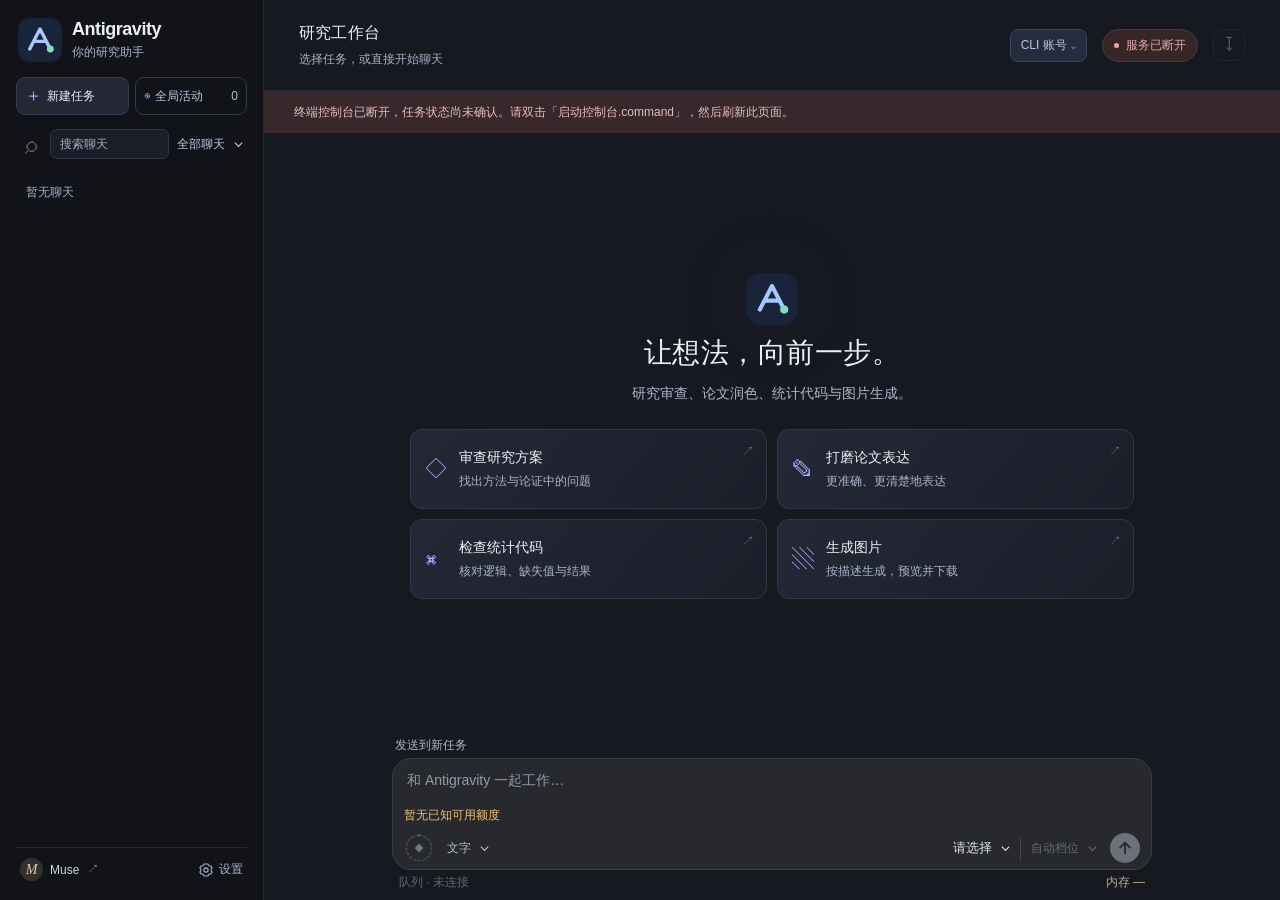
==== windows/app/index.html @ 41b0dfae "Merge 0.1.0-preview.4 UI fixes and diagnose owned macOS PTY children" ====
<!doctype html>
<html lang="zh-CN">
<head>
  <meta charset="utf-8"><meta name="viewport" content="width=device-width,initial-scale=1">
  <meta name="console-token" content="__CONSOLE_TOKEN__">
  <title>Antigravity · 研究助手</title>
  <link rel="icon" href="/icon.svg"><link rel="stylesheet" href="/style.css">
  <script src="/app.js" defer></script>
  <script src="/panel_actions.js" defer></script>
</head>
<body>
  <button class="icon-button mobile-menu" id="menu" type="button" aria-label="切换任务列表" aria-controls="sidebar" aria-expanded="false" data-tooltip="展开菜单"><svg viewBox="0 0 24 24" fill="none" stroke="currentColor" stroke-width="1.6" stroke-linecap="round" stroke-linejoin="round" aria-hidden="true"><rect x="3" y="4" width="18" height="16" rx="3"/><path d="M9 4v16m4-11h4m-4 4h4"/></svg></button>
  <aside class="sidebar" id="sidebar">
    <a class="brand" id="home-link" href="/" aria-label="Antigravity，返回首页" data-tooltip="返回首页"><img src="/icon.svg" alt=""><span>Antigravity<small>你的研究助手</small></span></a>
    <div class="sidebar-actions"><button class="new-task" id="new-task" data-tooltip="新建任务（⌘ / Ctrl + K）"><span>＋</span><span>新建任务</span></button><button class="activity-nav" id="activity-nav" aria-label="全局 CLI 活动" data-tooltip="查看全局 CLI 活动"><span>◉</span><span>全局活动</span><small id="activity-count">0</small></button></div>
    <div class="history-tools"><button type="button" id="fulltext-open" class="fulltext-open" aria-label="搜索聊天正文" data-tooltip="搜索聊天正文">⌕</button><input id="history-search" type="search" aria-label="搜索聊天" placeholder="搜索聊天"><select id="history-filter" aria-label="筛选聊天"><option value="all">全部聊天</option><option value="panel">本面板</option><option value="external">其他窗口</option><option value="hidden">已移出列表</option><option value="trash">回收站</option></select></div>
    <p class="history-update" id="history-update" hidden>管理功能已更新，请关闭控制台终端，再双击桌面的 Antigravity.command 并刷新网页。</p>
    <div class="history-bulk" id="history-bulk" hidden><label><input id="history-select-all" type="checkbox"><span>全选</span></label><span id="history-selection-count">已选 0</span><button id="history-bulk-remove" type="button" disabled>移除</button><button id="history-bulk-cancel" type="button">取消</button></div>
    <nav id="history" aria-label="聊天列表"></nav>
    <div class="sidebar-bottom"><a href="https://muse.ai/thread/new" target="_blank" rel="noopener" data-tooltip="打开 Muse，和另一位助手协作"><span class="muse-orb">M</span><span>Muse</span><span>↗</span></a><button type="button" class="sidebar-update" id="sidebar-update" data-state="hidden" data-tooltip="" aria-label="查看更新详情" aria-haspopup="dialog" aria-controls="software-update-dialog" hidden><span class="update-symbol" aria-hidden="true"><svg viewBox="0 0 24 24" fill="none" stroke="currentColor" stroke-width="1.6" stroke-linecap="round" stroke-linejoin="round"><path d="M12 16V4m-4 4 4-4 4 4M5 15v4a1 1 0 0 0 1 1h12a1 1 0 0 0 1-1v-4"/></svg></span><span id="sidebar-update-label">更新</span></button><button type="button" id="settings-toggle" class="settings-toggle" aria-haspopup="dialog" aria-controls="settings-dialog" data-tooltip="面板设置"><svg viewBox="0 0 24 24" fill="none" stroke="currentColor" stroke-width="1.6" aria-hidden="true"><path d="m9 3-.7 2.1-2 .9-2 .5-1.5 2.6 1.4 1.7v2.4l-1.4 1.7 1.5 2.6 2 .5 2 .9L9 21h6l.7-2.1 2-.9 2-.5 1.5-2.6-1.4-1.7v-2.4l1.4-1.7-1.5-2.6-2-.5-2-.9L15 3Z"/><circle cx="12" cy="12" r="3.2"/></svg><span>设置</span></button></div>
  </aside>
  <main>
    <header class="topbar"><div class="heading"><div><h1 id="conversation-title">研究工作台</h1><p id="conversation-subtitle">任务、进度和结果，都在这里</p></div></div><div class="top-actions"><button class="account-toggle" id="account-toggle" type="button" aria-label="查看 CLI 当前账号" aria-controls="account-panel" aria-expanded="false" hidden>账号</button><button class="connection" id="connection" data-tooltip="重新检查连接"><i></i><span>正在连接</span></button><button class="icon-button" id="export" data-tooltip="导出对话" aria-label="导出对话">↧</button></div></header>
    <section class="account-panel" id="account-panel" aria-label="CLI 账号与额度"><div class="account-main"><div class="account-identity"><span class="account-label">CLI 账号</span><strong id="account-identity">身份尚未核实</strong><span class="account-state" id="account-state">尚未检查</span><span class="account-plan" id="account-plan" hidden></span></div><button type="button" id="account-switch" class="account-refresh" aria-haspopup="dialog">切换账号</button><button type="button" id="account-refresh" class="account-refresh" aria-label="刷新账号与额度" data-tooltip="刷新账号与额度">刷新 ↻</button></div><div class="account-meta"><span id="account-source">来源：CLI 身份检查</span><time id="account-checked">尚未核对</time></div><section class="quota-panel" aria-label="模型剩余额度"><div class="quota-heading"><strong>模型额度</strong><small id="quota-status"></small></div><div id="quota-items"></div><p id="quota-empty">等待读取额度…</p></section><p class="account-note" id="account-note">换号后刷新 · 时间为北京时间</p><p class="account-detail" id="account-detail" hidden></p></section>
    <div id="offline-banner" class="offline-banner" hidden role="alert"></div>
    <div class="session-toolbar" id="session-toolbar" hidden><div id="session-tabs" role="tablist" aria-label="工作会话"></div><button id="session-add" type="button" data-tooltip="新建独立工作会话" aria-label="新建工作会话">＋</button><button id="session-rename" type="button" data-tooltip="重命名当前会话" aria-label="重命名当前会话">⋯</button><button id="session-related-toggle" type="button" aria-expanded="false" hidden>关联会话</button><button id="collaboration-records" type="button" aria-haspopup="dialog" aria-controls="collaboration-audit-dialog" hidden>&#21327;&#20316;&#35760;&#24405;</button><button id="gpt-collaboration" type="button" role="switch" aria-checked="true" aria-label="Codex × Agy 持续协作 Skill" hidden><span aria-hidden="true">●</span><span id="gpt-collaboration-label">持续协作 Skill · 开</span></button></div>
    <div class="session-related-list" id="session-related-list" hidden></div>
    <section class="conversation" id="conversation" aria-label="对话内容">
      <div class="activity-overview" id="activity-overview" hidden></div>
      <div class="external-banner" id="external-banner" hidden></div>
      <div class="turns-paging" id="turns-paging" hidden><button id="turns-older" type="button">较早</button><span id="turns-range"></span><button id="turns-newer" type="button">较新</button><button id="turns-latest" type="button">最新</button></div>
      <div class="detail-error" id="detail-error" hidden role="status"><span id="detail-error-text"></span><button type="button" id="detail-retry">重试</button></div>
      <div class="empty" id="empty"><img class="hero-icon" src="/icon.svg" alt=""><h2>让想法，向前一步。</h2><p>研究审查、论文润色、统计代码与图片生成。</p><div class="suggestions"><button data-template="review"><span>◇</span><strong>审查研究方案</strong><small>找出方法与论证中的问题</small><b>↗</b></button><button data-template="writing"><span>✎</span><strong>打磨论文表达</strong><small>更准确、更清楚地表达</small><b>↗</b></button><button data-template="code"><span>⌘</span><strong>检查统计代码</strong><small>核对逻辑、缺失值与结果</small><b>↗</b></button><button data-template="image"><span>▧</span><strong>生成图片</strong><small>按描述生成，预览并下载</small><b>↗</b></button></div></div>
      <div class="messages" id="messages" aria-live="polite"></div>
    </section>
    <div class="composer-wrap"><div class="composer-inner"><p class="composer-target" id="composer-target">发送到新任务</p><div class="run-status" id="run-status" hidden><span class="spinner"></span><div><strong id="run-label">正在处理任务</strong><small id="run-detail">正在连接 Antigravity…</small></div><time id="run-time">0s</time></div><form id="composer" class="composer">
      <textarea id="prompt" aria-label="任务内容" placeholder="和 Antigravity 一起工作" rows="1" maxlength="32000"></textarea>
      <div class="model-warning" id="model-warning" role="status" hidden><span id="model-quota-text"></span><button type="button" id="model-quota-alternative" hidden></button></div>
      <div class="composer-controls">
        <div class="composer-tools"><button id="quota-ring" class="quota-ring unknown" type="button" aria-label="当前默认模型额度：未知，点击查看" data-tooltip="查看模型额度"><svg viewBox="0 0 38 38" aria-hidden="true"><circle cx="19" cy="19" r="16" class="quota-ring-track"/><circle id="quota-ring-fill" cx="19" cy="19" r="16" pathLength="100" stroke-dasharray="0 100"/></svg><svg class="quota-emblem" viewBox="0 0 38 38" aria-hidden="true"><rect x="15" y="15" width="8" height="8" rx="1.4" transform="rotate(45 19 19)"/></svg><span id="quota-ring-value">?</span></button><div class="task-kind-control"><select id="task-kind" aria-label="任务类型"><option value="text">文字</option><option value="image">图片</option></select></div><span class="mode-pill" id="task-mode" hidden>计划模式</span></div>
        <div class="composer-options composer-right"><div class="model-control"><select id="model-family" aria-label="模型"><option value="">选择模型</option></select><select id="model-speed" aria-label="速度与思考档位" data-tooltip="速度档位对应思考强度，实际耗时取决于任务。Low 较轻量，High 更深入。"><option value="">自动档位</option></select><select hidden id="model" aria-label="本窗口模型"><option value="gemini-4-argon-high">Gemini 4 Argon (High)</option></select></div><button id="send" type="submit" class="send-button" aria-label="发送任务" data-tooltip="发送 · Enter"><svg viewBox="0 0 20 20" aria-hidden="true"><path d="M10 16V4M4.5 9.5 10 4l5.5 5.5"/></svg></button><button id="stop" type="button" class="stop-button" aria-label="停止任务" data-tooltip="停止任务" hidden><svg viewBox="0 0 20 20" aria-hidden="true"><rect x="6" y="6" width="8" height="8" rx="1.5"/></svg></button></div>
      </div>
    </form><div class="composer-caption"><button type="button" id="queue-toggle" aria-haspopup="dialog" aria-controls="task-queue-dialog">队列 · 同步中</button><button type="button" id="live-memory" aria-label="查看实时内存占用明细" aria-controls="resource-panel" aria-expanded="false">内存 读取中…</button></div></div></div>
  </main>
  <dialog class="history-dialog" id="session-dialog" aria-labelledby="session-dialog-title"><form id="session-dialog-form"><h2 id="session-dialog-title">新建工作会话</h2><p id="session-dialog-note">为需要独立上下文的工作命名；创建不会调用模型。</p><label for="session-owner" id="session-owner-label" hidden>关联到固定入口</label><div id="session-owner" role="radiogroup" aria-label="选择固定入口" hidden></div><label for="session-name">会话名称</label><input id="session-name" maxlength="40" required autocomplete="off" placeholder="例如：方案讨论、图标创作"><p id="session-dialog-error" role="alert" hidden></p><div class="history-dialog-actions"><button id="session-dialog-cancel" type="button">取消</button><button id="session-dialog-confirm" type="submit">创建</button></div></form></dialog>
  <dialog class="related-dialog" id="related-dialog" aria-labelledby="related-dialog-title"><header><div><h2 id="related-dialog-title">关联会话</h2><p>只读查看，原会话和当前输入保持独立。</p></div><button type="button" id="related-dialog-close" class="icon-button" aria-label="关闭关联会话">×</button></header><div id="related-messages"></div></dialog>
  <section class="resource-panel" id="resource-panel" role="dialog" aria-modal="false" aria-labelledby="resource-title" hidden><header><div><h2 id="resource-title">运行占用</h2><p>进程明细 · 手动刷新</p></div><button type="button" id="resource-refresh">刷新 ↻</button><button type="button" id="resource-close" class="icon-button" aria-label="关闭占用面板">×</button></header><div id="resource-body">正在读取…</div><footer><time id="resource-checked"></time><p>仅本控制台及其启动的 CLI，浏览器另计。</p></footer></section>
  <dialog id="image-preview" class="image-preview" aria-labelledby="preview-title"><div class="image-preview-panel"><header><div><span>图片预览</span><h2 id="preview-title">生成图片</h2></div><button id="preview-close" type="button" class="icon-button" aria-label="关闭图片预览">×</button></header><div class="image-preview-stage"><img id="preview-image" alt="" decoding="async"></div><footer><span>按 Esc 关闭预览</span><a id="preview-download">下载原图 ↓</a></footer></div></dialog>
  <div class="history-menu" id="history-menu" role="menu" aria-label="管理聊天" hidden><div id="history-menu-title"></div><button type="button" role="menuitem" data-history-action="pin">置顶聊天</button><button type="button" role="menuitem" data-history-action="unpin">取消置顶</button><button type="button" role="menuitem" data-history-action="rename">重命名</button><button type="button" role="menuitem" data-history-action="associate">关联到固定入口…</button><button type="button" role="menuitem" data-history-action="multiselect">多选聊天</button><button type="button" role="menuitem" data-history-action="hide">移出列表</button><button type="button" role="menuitem" data-history-action="unhide">恢复到列表</button><button type="button" role="menuitem" data-history-action="delete" class="danger">删除聊天…</button><button type="button" role="menuitem" data-history-action="restore">从回收站恢复</button><p id="history-menu-note"></p></div>
  <dialog class="history-dialog" id="history-dialog" aria-labelledby="history-dialog-title"><form id="history-dialog-form"><h2 id="history-dialog-title">重命名聊天</h2><p id="history-dialog-note"></p><label id="history-name-label" for="history-name">聊天名称</label><input id="history-name" type="text" maxlength="60" autocomplete="off"><p id="history-dialog-error" role="alert" hidden></p><div class="history-dialog-actions"><button type="button" id="history-dialog-cancel">取消</button><button type="submit" id="history-dialog-confirm">保存</button></div></form></dialog>
  <div id="select-menu" class="select-menu" role="listbox" hidden></div>
  <dialog class="history-dialog" id="bulk-dialog" aria-labelledby="bulk-dialog-title"><form id="bulk-dialog-form"><h2 id="bulk-dialog-title">批量移除聊天</h2><p id="bulk-dialog-note"></p><ul id="bulk-dialog-list"></ul><p class="bulk-error" id="bulk-dialog-error" role="alert" hidden></p><div class="history-dialog-actions"><button id="bulk-dialog-cancel" type="button">取消</button><button id="bulk-dialog-confirm" class="danger" type="submit">确认移除</button></div></form></dialog>
  <dialog id="settings-dialog" class="collaboration-dialog settings-dialog" aria-labelledby="settings-title"><header><div><h2 id="settings-title">设置</h2></div><button id="settings-close" type="button" aria-label="关闭设置">×</button></header><div class="settings-content">
    <section class="settings-row"><div><strong>Codex × Agy 持续协作 <span class="skill-type">Skill</span></strong><small id="settings-chat-scope">当前聊天</small></div><button id="settings-collaboration" type="button" role="switch" aria-checked="true">开</button></section>
    <section class="settings-row"><div><strong>自动打开活动窗口</strong><small>调用时显示本聊天固定页</small></div><button id="settings-auto-open" type="button" role="switch" aria-label="自动打开活动窗口" aria-checked="true" data-tooltip="调用 Agy 时由 Codex 显示右侧活动页，并在原标签跟随新任务；关闭仅停止自动展示。">开</button></section>
    <section class="settings-row"><strong>聊天字号</strong><div class="settings-segments" role="group" aria-label="聊天字号"><button type="button" data-font-size="14">标准</button><button type="button" data-font-size="16">较大</button><button type="button" data-font-size="18">大</button></div></section>
    <section class="settings-row"><strong>待命同步</strong><div class="settings-segments" role="group" aria-label="待命同步频率"><button type="button" data-idle-ms="12000">省资源 · 12秒</button><button type="button" data-idle-ms="4000">及时 · 4秒</button></div></section>
    <section class="settings-row settings-global-row"><div><strong>全局默认模型</strong><small id="settings-model-label">自动保存</small></div><div class="settings-global-controls" role="group" aria-label="全局默认模型与思考档位"><select id="global-model-family" aria-label="全局默认模型"></select><select id="global-model-speed" aria-label="全局默认速度与思考档位"></select><select id="global-model-select" hidden></select></div><p id="global-model-error" class="action-error" role="alert" hidden></p></section>
    <section class="settings-row"><div><strong>额度用完自动候补</strong><small id="fallback-summary">默认开启 · 文字与生图独立</small></div><button id="fallback-expand" type="button" aria-expanded="false">配置</button></section>
    <section id="fallback-panel" class="model-order-panel" hidden><label class="fallback-scope-row" id="fallback-scope-row" hidden><span>配置聊天</span><select id="fallback-scope" aria-label="选择候补配置聊天"><option value="">选择要配置的聊天</option></select></label><div class="fallback-top"><select id="fallback-kind" aria-label="候补任务类型"><option value="text">文字</option><option value="image">生图</option></select><button id="fallback-enabled" type="button" role="switch" aria-checked="false">关</button><button id="fallback-reset" type="button">恢复默认候选</button></div><p id="fallback-note"></p><div id="fallback-models"></div><p id="fallback-status" role="status"></p></section>
    <section class="settings-row"><div><strong>聊天与占用</strong><small id="settings-insights-summary">上下文、压缩记录与运行内存</small></div><button id="settings-insights-toggle" type="button" aria-expanded="false" aria-controls="settings-insights">查看</button></section>
    <section id="settings-insights" class="settings-insights" hidden><div class="settings-insights-head"><span>按需读取，不调用模型</span><button id="settings-insights-refresh" type="button">刷新</button></div><div id="settings-context-body"></div><div class="settings-context-actions"><button id="compact-open" type="button">整理上下文</button></div><div id="settings-memory-body"></div></section>
    <section class="settings-row"><div><strong>配置迁移</strong><small>界面、模型、候补与更新偏好</small></div><div class="config-actions"><button id="config-export" type="button">导出配置</button><button id="config-import" type="button">导入配置</button><input type="file" id="config-file" accept=".json,application/json" aria-label="选择配置 JSON" hidden></div></section>
    <p id="config-transfer-note" class="settings-config-note" role="status" hidden></p><div id="config-download"></div>
    <section class="settings-row"><div><strong>备份与恢复</strong><small>面板记录、图片与固定绑定</small></div><button id="backup-open" type="button">管理</button></section>
    <section class="settings-row"><div><strong>加载控制台更新</strong><small id="settings-reload-state">任务结束后可用</small></div><button id="service-reload" type="button">重载更新</button></section>
    <section class="software-card" id="software-update-row" aria-labelledby="software-update-title">
      <div class="software-card-head"><div class="software-identity"><img src="/icon.svg" alt=""><div><strong id="software-update-title">Agy Console</strong><small>版本 <span id="software-version"></span></small></div></div><button id="software-update-check" type="button"><svg viewBox="0 0 24 24" fill="none" stroke="currentColor" stroke-width="1.6" stroke-linecap="round" stroke-linejoin="round" aria-hidden="true"><path d="M20 7v5h-5M4 17v-5h5m11 0a8 8 0 0 0-13-6M4 12a8 8 0 0 0 13 6"/></svg>检查更新</button></div>
      <p id="software-update-status" class="software-update-status" role="status">正在读取版本</p>
      <div class="software-auto-row"><label for="software-update-auto"><strong>自动下载更新</strong><small id="software-update-auto-hint">空闲下载，下次启动安装</small></label><label class="software-auto-switch"><input id="software-update-auto" type="checkbox" role="switch" aria-label="自动下载更新" aria-describedby="software-update-auto-hint" data-tooltip="每天检查新版，空闲下载并校验；从原启动入口重开后安装，不会打断任务。"><span aria-hidden="true"></span></label></div>
      <div class="software-card-links"><a id="software-project-link" target="_blank" rel="noopener noreferrer" hidden>项目主页 ↗</a><a id="software-release-notes" target="_blank" rel="noopener noreferrer" hidden>更新日志 ↗</a><button id="software-update-download" type="button" hidden>下载更新</button></div>
      <details id="software-update-config" class="software-update-config"><summary>高级设置</summary><div><input id="software-update-repo" aria-label="GitHub 更新仓库" placeholder="GitHub：OWNER/REPO" maxlength="140"><select id="software-update-channel" aria-label="更新通道"><option value="stable">稳定版</option><option value="preview">预览版</option></select><button id="software-update-source-save" type="button">保存</button></div></details>
    </section>
    <p class="settings-footnote">本机保存 · 协作与自动打开仅作用于当前聊天</p>
  </div></dialog>
  <dialog id="config-import-dialog" class="collaboration-dialog software-update-dialog" aria-labelledby="config-import-title"><header><h2 id="config-import-title">导入配置</h2><button type="button" data-close-dialog="config-import-dialog" aria-label="关闭配置预览">×</button></header><div class="config-import-body"><p id="config-import-summary"></p><label><input id="config-apply-window" type="checkbox"><span id="config-import-window-label">同时应用窗口设置到当前聊天</span></label><small>不导入聊天、会话绑定或账号凭据；原配置另存一份。</small><p id="config-import-error" class="action-error" role="alert" hidden></p></div><footer><button id="config-import-cancel" type="button" data-close-dialog="config-import-dialog">取消</button><button id="config-import-confirm" type="button" disabled>确认导入</button></footer></dialog>
  <dialog id="software-update-dialog" class="collaboration-dialog software-update-dialog" aria-labelledby="update-notice-title"><header><div><h2 id="update-notice-title">发现新版本</h2><p id="update-notice-version"></p></div><button id="update-notice-close" type="button" aria-label="关闭更新详情">×</button></header><div class="update-notice-body"><p id="update-notice-status" role="status"></p><small id="update-notice-size"></small><small id="update-notice-hint">空闲时下载并校验，下次启动安装。</small></div><footer><a id="update-notice-notes" target="_blank" rel="noopener noreferrer" hidden>更新日志 ↗</a><button id="update-notice-download" type="button" hidden>下载更新</button></footer></dialog>
  <dialog id="task-queue-dialog" class="collaboration-dialog queue-dialog" aria-labelledby="task-queue-title"><header><div><h2 id="task-queue-title">任务队列</h2><p id="task-queue-summary"></p></div><button id="task-queue-refresh" type="button">刷新</button><button id="task-queue-close" type="button" aria-label="关闭任务队列">×</button></header><p class="collaboration-note">箭头调整待执行任务的先后，同一会话保持顺序；运行中的任务继续执行。</p><section id="task-queue-list"></section></dialog>
  <dialog id="collaboration-audit-dialog" class="collaboration-dialog" aria-labelledby="collaboration-audit-title">
    <header><div><h2 id="collaboration-audit-title">Codex ↔ Agy 协作记录</h2><p id="collaboration-audit-summary"></p></div><button id="collaboration-audit-refresh" type="button">刷新</button><button id="collaboration-audit-close" type="button" aria-label="关闭协作记录">×</button></header>
    <p class="collaboration-note">开关控制后续派发；下方记录来自 Codex 实际提交的任务。点击可查看原始请求与 Agy 回复。</p>
    <p id="collaboration-audit-error" class="collaboration-error" role="alert" hidden></p>
    <button id="collaboration-audit-back" type="button" hidden>← 返回记录</button>
    <section id="collaboration-audit-list"></section><section id="collaboration-audit-detail" hidden></section>
    <footer><button id="collaboration-audit-older" type="button" hidden>更早记录</button><details><summary>上下文与 token</summary><p>CLI 会自动把较早轮次整理为摘要，也提供 /compact 手动命令。本面板不额外把网页历史拼入每个请求；分页仅管理网页显示。本轮输入、输出和缓存读取分别列出，旧版累计值另行标注。摘要可能省略细节，重要结论和资料仍应保留在文件中。</p></details></footer>
  </dialog>
  <div id="quick-tooltip" role="tooltip" popover="manual" hidden></div>
  <div id="toast" role="status" hidden></div>
  <dialog id="panel-action-dialog" class="history-dialog panel-action-dialog" aria-labelledby="panel-action-title"><form id="panel-action-form"><header><h2 id="panel-action-title"></h2><button type="button" data-close-dialog="panel-action-dialog" aria-label="关闭操作">×</button></header><p id="panel-action-note"></p><details id="recovery-detail"><summary>上一轮情况</summary><pre id="recovery-previous"></pre></details><div id="recovery-options"><label for="recovery-strategy">恢复方式</label><select id="recovery-strategy"><option value="continue">继续未完成部分</option><option value="retry">重新尝试原任务</option></select><label for="recovery-model">本次使用模型</label><select id="recovery-model"></select></div><label class="action-ack" id="panel-action-ack-label"><input type="checkbox" id="panel-action-ack"><span id="panel-action-ack-text"></span></label><p id="panel-action-error" class="action-error" role="alert" hidden></p><div class="history-dialog-actions"><button type="button" data-close-dialog="panel-action-dialog">取消</button><button type="submit" id="panel-action-submit">确认</button></div></form></dialog>
  <dialog id="fulltext-dialog" class="collaboration-dialog fulltext-dialog" aria-labelledby="fulltext-title"><header><h2 id="fulltext-title">搜索聊天正文</h2><button type="button" data-close-dialog="fulltext-dialog" aria-label="关闭正文搜索">×</button></header><form id="fulltext-form" class="fulltext-form"><input type="search" id="fulltext-query" maxlength="100" required placeholder="搜索任务和回复…" aria-label="搜索正文关键词"><select id="fulltext-scope" aria-label="正文搜索范围"><option value="current">当前聊天</option><option value="all">全部面板聊天</option></select><button type="submit" id="fulltext-submit">搜索</button></form><p id="fulltext-status" role="status">仅搜索面板已有记录，不调用模型。</p><div id="fulltext-results"></div></dialog>
  <dialog id="backup-dialog" class="collaboration-dialog backup-dialog" aria-labelledby="backup-title"><header><h2 id="backup-title">备份与恢复</h2><button type="button" data-close-dialog="backup-dialog" aria-label="关闭备份管理">×</button></header><p class="action-note">包含面板聊天、图片、固定绑定与设置；官方登录、CLI 内部上下文和项目文件需另行保留。</p><div class="backup-controls"><button id="backup-export" type="button">生成备份</button><label class="backup-file-label">选择备份<input type="file" id="backup-file" accept=".zip,application/zip"></label></div><p id="backup-status" role="status">空闲时操作 · 压缩包最大64 MB</p><div id="backup-download"></div><section id="backup-preview" hidden><h3>恢复预览</h3><p id="backup-counts"></p><label class="action-ack"><input type="checkbox" id="backup-restore-ui" checked>同时恢复面板字号、排序与置顶</label><label class="action-ack"><input type="checkbox" id="backup-ack">以此备份替换面板数据，当前数据另存回滚备份</label><button type="button" id="backup-restore" disabled>确认恢复</button></section><p id="backup-error" class="action-error" role="alert" hidden></p></dialog>

</body>
</html>
---- style.css ----
:root{color-scheme:dark;--bg:#171920;--side:#111319;--panel:#20232d;--line:#2c2f3b;--text:#eef0f8;--muted:#9096a9;--accent:#a7adff;--green:#81cfab;font-family:Inter,-apple-system,BlinkMacSystemFont,"Segoe UI","PingFang SC","Microsoft YaHei",sans-serif}*{box-sizing:border-box}body{margin:0;background:var(--bg);color:var(--text);display:flex;height:100dvh;overflow:hidden}button,a,select,textarea{-webkit-tap-highlight-color:transparent}button,select,textarea{font:inherit}button,a,select{touch-action:manipulation}button{cursor:pointer}button:focus-visible,a:focus-visible,select:focus-visible,textarea:focus-visible{outline:2px solid var(--accent);outline-offset:3px}a{color:inherit;text-decoration:none}button{color:inherit}button:disabled{opacity:.45;cursor:not-allowed}[hidden]{display:none!important}.sidebar{width:248px;flex-shrink:0;padding:30px 16px 16px;background:var(--side);border-right:1px solid #272a35;display:flex;flex-direction:column}.brand{display:flex;gap:12px;align-items:center;padding:0 10px 30px;font-weight:650;font-size:19px;letter-spacing:-.6px}.brand img{width:39px;height:39px}.brand small{display:block;font-size:12px;color:var(--muted);font-weight:400;letter-spacing:1px;margin-top:5px}.new-task{display:flex;align-items:center;gap:8px;background:#242735;border:1px solid #383c50;border-radius:11px;padding:12px 13px;font-size:13px;text-align:left}.new-task:hover{background:#2d3142}.new-task>span{font-size:20px;line-height:16px;color:var(--accent)}kbd{margin-left:auto;color:#7f879d;font-size:12px;font-family:inherit}.list-label{display:flex;justify-content:space-between;color:#777f94;font-size:12px;letter-spacing:1.5px;padding:30px 12px 12px}.list-label span{color:#a1a7b7;letter-spacing:0}#history{overflow:auto;flex:1}.history-item{width:100%;padding:13px 12px;text-align:left;background:transparent;border:1px solid transparent;border-radius:10px;margin-bottom:4px;display:flex;gap:10px}.history-item:hover{background:#1b1e28}.history-item.active{background:#25283a;border-color:#343951}.history-icon{color:#838aa3;font-size:14px;flex-shrink:0;padding-top:2px}.active .history-icon{color:var(--accent)}.history-text{min-width:0;flex:1}.history-text strong{display:block;font-weight:450;font-size:12px;white-space:nowrap;overflow:hidden;text-overflow:ellipsis;line-height:19px}.history-text small{display:flex;gap:8px;margin-top:5px;color:#747e93;font-size:12px}.history-text .active-status{color:var(--accent)}.sidebar-bottom{padding-top:14px;border-top:1px solid #252833}.sidebar-bottom a{display:flex;align-items:center;gap:10px;padding:10px;font-size:12px;color:#d0d4e2}.sidebar-bottom a>span:last-child{margin-left:auto;color:#858da3}.sidebar-bottom small{display:block;font-size:12px;color:#747d93;margin-top:5px}.muse-orb{display:grid;place-items:center;width:31px;height:31px;border-radius:50%;background:#33302c;color:#d7cbb6;font:italic 17px Georgia}.local-note{display:flex;align-items:center;gap:7px;margin:17px 12px 0;color:#6e778d;font-size:12px}.local-note i{width:5px;height:5px;border-radius:50%;background:#739b86}main{flex:1;display:flex;flex-direction:column;min-width:0}.topbar{height:91px;padding:0 35px;display:flex;align-items:center;justify-content:space-between;border-bottom:1px solid #262936;flex-shrink:0}.heading{display:flex;align-items:center;gap:15px;min-width:0}.heading>div{min-width:0}h1{font-size:15px;font-weight:550;letter-spacing:.2px;margin:0;white-space:nowrap;overflow:hidden;text-overflow:ellipsis;max-width:450px}.heading p{font-size:12px;color:var(--muted);margin:7px 0 0}.top-actions{display:flex;gap:15px;align-items:center}.connection{display:flex;gap:7px;align-items:center;border:1px solid #2c3935;background:#1b2825;border-radius:30px;padding:7px 11px;font-size:12px;color:var(--green);white-space:nowrap}.connection i{width:5px;height:5px;background:currentColor;border-radius:50%}.connection.checking{background:#232539;border-color:#343752;color:var(--accent)}.connection.disconnected{background:#362627;border-color:#513437;color:#e5a7a7}.icon-button{width:32px;height:32px;border:1px solid #333746;border-radius:9px;background:transparent;color:#a9b0c2;font-size:19px}.icon-button:hover{background:#2b2e3a}.mobile-menu{display:none}.offline-banner{background:#38282c;color:#e6bdbe;font-size:12px;padding:11px 30px;line-height:1.7;flex-shrink:0}.conversation{flex:1;overflow:auto;scroll-behavior:auto;overflow-anchor:none;min-height:0;scrollbar-width:thin;scrollbar-color:#3c4153 transparent}.empty{max-width:860px;margin:0 auto;text-align:center;padding:65px 36px 35px}.eyebrow{font-size:12px;letter-spacing:2px;color:#7d869f;margin-bottom:30px}.hero-icon{width:66px;height:66px;margin-bottom:18px;box-shadow:0 0 85px 4px #787ded15;border-radius:20px}.empty h2{font-size:31px;letter-spacing:1px;font-weight:500;margin:8px 0 17px}.empty p{font-size:13px;line-height:2;color:#9ba3b7}.suggestions{display:grid;grid-template-columns:repeat(3,1fr);gap:12px;margin-top:38px}.suggestions button{position:relative;background:linear-gradient(130deg,#242735,#1c1f2a);border:1px solid #333849;text-align:left;border-radius:14px;padding:20px 17px;transition:border-color .15s}.suggestions button:hover{border-color:#747dae}.suggestions button>span{display:block;font-size:22px;color:var(--accent);margin-bottom:19px}.suggestions strong{font-size:12px;font-weight:500;display:block}.suggestions small{font-size:12px;color:#7e879f;display:block;margin-top:8px}.suggestions b{position:absolute;right:16px;top:20px;color:#6b748c;font-size:13px;font-weight:400}.messages{max-width:870px;padding:30px 34px 15px;margin:auto}.message{margin-bottom:32px}.message-label{display:flex;align-items:center;gap:9px;font-size:12px;color:#a2aac0;margin-bottom:14px}.message-label img{width:25px;height:25px;border-radius:8px}.message-label time{font-size:12px;color:#68728b;margin-left:auto}.user .message-body{background:#282d40;border:1px solid #363d55;border-radius:14px 14px 3px 14px;margin-left:45px;padding:16px 20px;white-space:pre-wrap;font-size:13px;line-height:1.9;max-height:320px;overflow:auto;overflow-wrap:anywhere}.user .message-label{margin-left:45px}.assistant .message-body{padding-left:34px}.markdown{font-size:13px;line-height:1.9;color:#d0d6e6;overflow-wrap:anywhere}.markdown p{margin:0 0 13px}.markdown h2,.markdown h3,.markdown h4{font-size:16px;font-weight:550;line-height:1.6;margin:25px 0 13px;color:#eff1fa}.markdown h3{font-size:14px}.markdown h4{font-size:13px}.markdown ul,.markdown ol{padding-left:22px;margin:10px 0 18px}.markdown li{margin-bottom:7px}.markdown strong{color:#eff1fc;font-weight:600}.markdown a{color:#b6baff;text-decoration:underline}.markdown code{font-family:ui-monospace,SFMono-Regular,Menlo,monospace;font-size:12px;background:#292d3b;color:#d4d7ff;padding:2px 5px;border-radius:4px}.code-block{background:#10131b;border:1px solid #303648;border-radius:11px;margin:15px 0;overflow:hidden}.code-header{padding:7px 13px;border-bottom:1px solid #292e3e;display:flex;justify-content:space-between;align-items:center;color:#818da8;font-size:12px}.code-header button{background:transparent;border:0;color:#a6aec4;font-size:12px}.code-block pre{margin:0;padding:16px;overflow:auto;line-height:1.7;white-space:pre}.code-block code{background:none;padding:0;font-size:12px;color:#cdd7ee}.markdown table{width:100%;border-collapse:collapse;margin:15px 0;font-size:12px}.markdown th,.markdown td{text-align:left;border-bottom:1px solid #313748;padding:9px 10px}.markdown th{background:#232735;color:#e1e6f6}.markdown hr{border:0;border-top:1px solid #2e3444;margin:22px 0}.message-footer{display:flex;align-items:center;gap:9px;margin:14px 0 0 34px;color:#737e96;font-size:12px;flex-wrap:wrap}.message-footer .status-completed{color:#81b69e}.message-footer .status-failed,.message-footer .status-interrupted{color:#e6a2a3}.message-footer .status-cancelled{color:#c9b68f}.copy-reply{border:0;color:#8d97ad;background:transparent;font-size:12px;margin-left:auto}.error-box{margin:13px 0 0 34px;color:#e7b2b5;background:#35252d;border:1px solid #55333f;padding:12px 15px;border-radius:10px;font-size:12px;line-height:1.7;white-space:pre-wrap;overflow-wrap:anywhere}.waiting-text{color:#7c879e;font-size:12px;display:flex;gap:8px;align-items:center}.waiting-text span{animation:none}.composer-wrap{padding:15px 34px 20px;flex-shrink:0;background:linear-gradient(0deg,var(--bg) 90%,transparent)}.composer-inner{max-width:800px;margin:auto}.composer{background:#222631;border:1px solid #3a4053;border-radius:17px;box-shadow:0 10px 35px #00000020;overflow:hidden}.composer:focus-within{border-color:#6c75a0}.composer textarea{background:transparent;border:0;outline:0!important;color:#e5e9f7;display:block;width:100%;resize:none;padding:19px 20px 10px;font-size:13px;line-height:1.8;min-height:78px;max-height:220px}.composer textarea::placeholder{color:#747f98}.composer-controls{display:flex;justify-content:space-between;align-items:center;gap:10px;padding:7px 12px 12px}.composer-options{display:flex;align-items:center;gap:13px;min-width:0}.model-control{display:flex;align-items:center;gap:6px;color:#a8b0f5;padding-left:5px;min-width:0}.model-control>span{font-size:15px}.model-control select{background:#222631;color:#b9c0d6;border:0;font-size:12px;max-width:230px;cursor:pointer;outline:0;padding:5px 20px 5px 0}.mode-pill{color:#7d88a1;font-size:12px;border-left:1px solid #3a4053;padding-left:13px;white-space:nowrap}.send-button,.stop-button{display:flex;align-items:center;gap:12px;border:0;border-radius:10px;background:#b0b5ff;color:#22263f;padding:10px 13px;font-size:12px;font-weight:550;white-space:nowrap}.send-button:hover{background:#c3c6ff}.send-button b{font-size:18px;font-weight:400;line-height:12px}.stop-button{background:#34394d;color:#d9ddeb;border:1px solid #50586c}.stop-button>span{font-size:12px}.composer-caption{display:flex;justify-content:space-between;gap:10px;color:#606c85;font-size:12px;padding:10px 5px 0}.run-status{display:flex;align-items:center;gap:11px;padding:13px 16px;margin-bottom:10px;border:1px solid #353c5c;background:#22263b;border-radius:12px}.run-status strong{font-size:12px;font-weight:500;color:#c2c7ff;display:block}.run-status small{display:block;color:#8d99ba;font-size:12px;margin-top:5px}.run-status time{margin-left:auto;color:#b8bfe6;font-size:12px;font-variant-numeric:tabular-nums}.spinner{width:15px;height:15px;border:1.5px solid #4f587a;border-top-color:#bbc1ff;border-radius:50%;animation:none}#toast{position:fixed;left:50%;bottom:195px;transform:translateX(-50%);background:#303747;border:1px solid #596581;padding:12px 20px;border-radius:10px;color:#e4e8f5;font-size:12px;box-shadow:0 10px 30px #0003;z-index:10}@media(min-width:1450px){.empty{padding-top:100px}.messages{max-width:950px}.composer-inner{max-width:880px}}@media(max-width:1050px){.sidebar{width:218px;padding:25px 12px 15px}.topbar{padding:0 24px}.top-actions{gap:9px}.mode-pill{display:none}.model-control select{max-width:190px}.empty{padding:50px 25px 20px}.suggestions{gap:9px}.suggestions button{padding:16px 12px}.suggestions small{line-height:1.7}.empty h2{font-size:28px}.topbar h1{max-width:330px}}@media(max-width:740px){.sidebar{display:none;position:absolute;left:0;top:0;bottom:0;z-index:5;box-shadow:20px 0 80px #0008}.sidebar.open{display:flex}.mobile-menu{display:block}.topbar{height:76px;padding:0 16px}.heading{gap:10px}h1{font-size:13px!important;max-width:210px!important}.heading p{font-size:12px}.connection{padding:6px 9px;font-size:12px}.top-actions{gap:7px}.empty{padding:44px 20px 10px}.eyebrow{font-size:12px;letter-spacing:1.5px}.hero-icon{width:55px;height:55px}.empty h2{font-size:25px}.suggestions{grid-template-columns:1fr;margin-top:28px;gap:8px}.suggestions button{padding:13px 15px;display:grid;grid-template-columns:26px 1fr;column-gap:8px}.suggestions button>span{grid-row:1/3;margin:0;font-size:22px;align-self:center}.suggestions strong{font-size:12px}.suggestions small{margin-top:4px}.suggestions b{top:21px}.messages{padding:22px 18px 10px}.user .message-body,.user .message-label{margin-left:20px}.assistant .message-body{padding-left:0}.message-footer,.error-box{margin-left:0}.composer-wrap{padding:10px 14px 15px}.model-control select{max-width:175px;font-size:12px}.send-button{gap:7px;padding:10px;font-size:12px}.composer textarea{font-size:12px;padding:15px 16px 6px}.composer-caption{font-size:12px}.top-actions .icon-button{display:none}}@media(prefers-reduced-motion:reduce){*{scroll-behavior:auto!important;animation:none!important;transition:none!important}}
.image-suggestion{display:flex;align-items:center;justify-content:center;gap:9px;margin:20px auto 0;padding:10px 14px;border:1px solid #343b50;border-radius:10px;color:#c0c6e8;background:#202534;font-size:12px}.image-suggestion:hover{border-color:#6974a0;background:#292e41}.image-suggestion>span:first-child{color:var(--accent);font-size:16px}.image-suggestion small{color:#7f8aa5;font-size:12px}.image-suggestion>span:last-child{color:#8a95b0}.image-attachments{display:grid;grid-template-columns:repeat(auto-fit,minmax(min(240px,100%),1fr));gap:14px;margin:18px 0 0 34px;max-width:740px}.image-card{margin:0;border:1px solid #343b4e;border-radius:13px;overflow:hidden;background:#1c202a;min-width:0}.image-open{display:block;width:100%;position:relative;padding:0;background:#11151f;border:0;min-height:140px;overflow:hidden}.image-open img{display:block;width:100%;max-height:380px;min-height:100px;object-fit:contain;background:#11151f}.image-open-hint{position:absolute;right:10px;bottom:10px;border:1px solid #59617b;border-radius:7px;background:#151a27df;color:#d4dbf0;font-size:12px;padding:6px 9px}.image-open:hover .image-open-hint{background:#303853;color:#fff}.image-card figcaption{display:flex;align-items:center;justify-content:space-between;gap:12px;padding:12px 13px}.image-file{display:block;min-width:0}.image-file strong{display:block;font-size:12px;font-weight:500;color:#d7dcee;overflow:hidden;text-overflow:ellipsis;white-space:nowrap;max-width:240px}.image-file small{display:block;color:#828ea8;font-size:12px;margin-top:4px}.image-card figcaption>a{flex-shrink:0;color:#b8c1ff;font-size:12px;padding:7px 0}.image-card figcaption>a:hover{text-decoration:underline}.image-preview{padding:0;width:min(1080px,calc(100vw - 40px));max-width:none;max-height:calc(100dvh - 40px);border:1px solid #46516b;border-radius:16px;background:#171d29;color:var(--text);box-shadow:0 25px 100px #0009;overflow:hidden}.image-preview::backdrop{background:#080b13d9;backdrop-filter:blur(5px)}.image-preview-panel{display:flex;flex-direction:column;max-height:calc(100dvh - 44px)}.image-preview header{display:flex;align-items:center;justify-content:space-between;gap:20px;padding:17px 20px;border-bottom:1px solid #333c4e;flex-shrink:0}.image-preview header>div{min-width:0}.image-preview header span{color:#8f9bb5;font-size:12px}.image-preview h2{margin:5px 0 0;font-size:13px;font-weight:500;white-space:nowrap;overflow:hidden;text-overflow:ellipsis}.image-preview .icon-button{font-size:25px;flex-shrink:0}.image-preview-stage{display:flex;justify-content:center;align-items:center;overflow:auto;min-height:120px;background:#0f141e;padding:16px}.image-preview-stage img{display:block;max-width:100%;max-height:calc(100dvh - 220px);width:auto;height:auto;object-fit:contain}.image-preview footer{display:flex;justify-content:space-between;align-items:center;gap:15px;padding:13px 20px;font-size:12px;flex-shrink:0}.image-preview footer>span{color:#8290ab}.image-preview footer>a{display:inline-block;border:1px solid #5a658b;border-radius:9px;background:#303b5c;color:#d5ddff;font-size:12px;padding:9px 13px}.image-preview footer>a:hover{background:#3a476b}@media(max-width:740px){.image-attachments{margin-left:0;grid-template-columns:1fr;gap:12px}.image-open img{max-height:330px}.image-file strong{max-width:180px}.image-preview{width:calc(100vw - 20px);max-height:calc(100dvh - 24px);border-radius:12px}.image-preview-panel{max-height:calc(100dvh - 28px)}.image-preview header{padding:13px 14px}.image-preview-stage{padding:8px}.image-preview footer{padding:12px 14px}.image-suggestion{margin-top:15px}.image-suggestion small{font-size:12px}}
.task-kind-control{display:flex;align-items:center;min-width:0}.task-kind-control select{padding:5px 7px;border:1px solid #414961;background:#2a3041;border-radius:7px;color:#bbc5e0;font-size:12px;cursor:pointer;max-width:110px}.composer-options{flex-wrap:wrap;row-gap:5px}.mode-pill{font-size:12px}.image-open:disabled{opacity:.7}.image-load-failure{display:block;padding:18px;color:#a1adc7;font-size:12px;line-height:1.8}@media(max-width:740px){.composer-options{gap:5px}.model-control select{max-width:145px}.task-kind-control select{max-width:94px;font-size:12px}}@media(max-width:420px){.composer-controls{align-items:flex-end}.composer-options{flex-direction:column;align-items:flex-start;gap:5px}.task-kind-control{padding-left:5px}}
.account-panel{flex-shrink:0;border-bottom:1px solid #303548;background:#1d2230;padding:12px 35px 11px}.account-main{display:flex;align-items:center;justify-content:space-between;gap:14px}.account-identity{display:flex;align-items:center;gap:10px;min-width:0;flex-wrap:wrap;row-gap:5px}.account-label{color:#8d99b5;font-size:12px;white-space:nowrap}.account-identity strong{font-size:12px;font-weight:550;color:#e2e7fa;overflow-wrap:anywhere}.account-state{border:1px solid #4f4d39;border-radius:5px;padding:3px 6px;font-size:12px;color:#d4c28d;white-space:nowrap;line-height:1.2}.account-refresh{flex-shrink:0;border:1px solid #46516c;background:#2b344c;border-radius:8px;color:#c7d0f1;padding:8px 10px;font-size:12px;white-space:nowrap}.account-refresh:hover{background:#35415b}.account-meta{display:flex;flex-wrap:wrap;gap:5px 15px;margin-top:7px;color:#7986a2;font-size:12px;line-height:1.5}.account-note{margin:7px 0 0;color:#a1acc2;font-size:12px;line-height:1.6}.account-detail{margin:4px 0 0;color:#d2b490;font-size:12px;line-height:1.6;overflow-wrap:anywhere}.account-panel[data-state="known"] .account-state{background:#243b32;border-color:#365b4b;color:#9bd0b6}.account-panel[data-state="checking"] .account-state{background:#2c304b;border-color:#4a5078;color:#bec6ff}.account-panel[data-state="offline"] .account-state,.account-panel[data-state="signed-out"] .account-state{background:#3b2b31;border-color:#61434b;color:#e4afb7}.account-panel[data-state="offline"] .account-identity strong{color:#9ca5ba}.turn-account{max-width:100%;overflow-wrap:anywhere;color:#97a4c0;font-size:12px}@media(max-width:1050px){.account-panel{padding-left:24px;padding-right:24px}}@media(max-width:740px){.account-panel{padding:10px 16px}.account-main{gap:10px;align-items:flex-start}.account-identity{gap:5px 8px}.account-label{flex-basis:100%;font-size:12px}.account-identity strong{font-size:12px}.account-state{font-size:12px}.account-refresh{font-size:12px;padding:7px 9px;margin-top:3px}.account-note,.account-detail{font-size:12px}.account-meta{font-size:12px;gap:3px 10px}.turn-account{font-size:12px}}
.account-plan{border:1px solid #3d4965;border-radius:5px;padding:3px 6px;font-size:12px;color:#abbce5;line-height:1.2;overflow-wrap:anywhere}.account-panel[data-state="api-key"] .account-state{background:#29334a;border-color:#455b81;color:#b1c9f0}
.activity-nav{display:flex;align-items:center;gap:9px;width:100%;margin-top:10px;background:transparent;border:1px solid #343a4c;border-radius:10px;padding:12px 13px;text-align:left;font-size:12px;color:#bec8df}.activity-nav>span{color:#abb8ff}.activity-nav small{margin-left:auto;color:#8999ba;font-size:12px}.activity-nav.active{background:#2b3046;border-color:#58608b;color:#e4e9ff}.activity-overview{max-width:1050px;margin:0 auto;padding:32px 35px 45px}.activity-intro .eyebrow{font-size:12px;color:#8a9ac8;letter-spacing:1.7px}.activity-intro h2{font-weight:500;font-size:25px;margin:12px 0}.activity-intro p{font-size:12px;line-height:1.8;color:#9ba7c0}.activity-stats{display:grid;grid-template-columns:repeat(3,1fr);gap:12px;margin:25px 0 28px}.activity-stats>div{border:1px solid #343d56;background:#202638;border-radius:12px;padding:18px}.activity-stats strong{display:block;font-size:25px;color:#cad3ff;font-weight:500}.activity-stats span{display:block;color:#8595b5;font-size:12px;margin-top:7px}.activity-group{margin:28px 0}.activity-group h3{font-size:12px;color:#aab6ce;font-weight:500;margin-bottom:15px}.session-card{display:block;width:100%;margin-bottom:10px;padding:17px 18px;border:1px solid #343c51;border-radius:13px;background:#202531;text-align:left;transition:border-color .2s}.session-card:hover{border-color:#7480af;background:#252c3d}.session-card-top{display:flex;gap:12px;justify-content:space-between;align-items:center}.session-card strong{font-size:12px;line-height:1.7;font-weight:550;color:#e2e8f7;overflow-wrap:anywhere}.session-card-top>span{font-size:12px;white-space:nowrap;color:#8d9ab4;background:#2b3242;padding:4px 6px;border-radius:5px}.session-card.status-running .session-card-top>span,.session-card.status-waiting .session-card-top>span{color:#c6ceff;background:#343e68}.session-card.status-idle .session-card-top>span{color:#a1cfbc;background:#263d36}.session-card.status-unknown .session-card-top>span{color:#dbc49a;background:#3c352a}.session-card p{margin:10px 0;color:#7f90ad;font-size:12px;line-height:1.6;overflow-wrap:anywhere}.session-card>div:last-child{display:flex;flex-wrap:wrap;gap:5px 12px;font-size:12px;color:#7e8ca5}.session-card time{margin-left:auto}.activity-empty,.activity-footnote{font-size:12px;color:#7f8da8;line-height:1.9}.activity-empty{padding:20px 0}.activity-warning{border:1px solid #65533a;background:#332e26;color:#d0ba92;padding:12px 16px;border-radius:9px;font-size:12px;line-height:1.7;margin:15px 0}.unmatched-process{padding:15px;border:1px dashed #4b5371;border-radius:10px;margin-bottom:10px;font-size:12px}.unmatched-process strong{display:block;color:#cad2eb;font-size:12px}.unmatched-process span,.unmatched-process small{display:block;margin-top:8px;color:#8f9eb9;line-height:1.7}.external-banner{max-width:900px;margin:20px auto 0;padding:12px 18px;background:#252d44;border:1px solid #3d4a70;color:#b4c3e4;font-size:12px;border-radius:10px;line-height:1.8}.activity-footnote{margin-top:30px;border-top:1px solid #303747;padding-top:15px}@media(max-width:740px){.activity-overview{padding:24px 18px 35px}.activity-intro h2{font-size:23px}.activity-stats{gap:7px;margin:22px 0}.activity-stats>div{padding:13px 10px}.activity-stats strong{font-size:22px}.activity-stats span{font-size:12px;line-height:1.7}.session-card{padding:14px}.session-card-top{align-items:flex-start;gap:8px}.session-card strong{font-size:12px}.session-card-top>span{font-size:12px}.external-banner{margin:16px 18px 0;font-size:12px}}

/* Keep the same menu control above the narrow-screen sidebar overlay. */
@media(max-width:740px){#menu{position:fixed;top:22px;left:16px;z-index:7;flex-shrink:0;background:var(--side)}.topbar .heading{padding-left:44px}.sidebar.open .brand{padding-left:44px;gap:0;font-size:17px}.sidebar.open .brand img{display:none}}

.account-toggle{flex-shrink:0;border:1px solid #3c455d;border-radius:8px;background:#252c3e;color:#bdc8e2;padding:7px 10px;font-size:12px;white-space:nowrap}.account-toggle:hover{background:#303a52}.account-toggle[aria-expanded="true"]{border-color:#6977a9;color:#d2daff}.topbar .heading{flex:1;overflow:hidden}@media(max-width:740px){.account-toggle{padding:6px 8px;font-size:12px}}

/* Compact, shared chat list. Each conversation occupies one line. */
.sidebar .brand{padding-bottom:22px}
.sidebar .list-label{padding:20px 10px 9px;font-size:12px;letter-spacing:.4px}
.history-tools{display:flex;align-items:center;gap:5px;margin-bottom:9px}
.history-tools input{width:100%;min-width:0;padding:7px 9px;background:#1b1e27;border:1px solid #303544;border-radius:7px;color:#cbd2e5;font:inherit;font-size:12px;outline-offset:1px}
.history-tools input::placeholder{color:#78839b}
.history-tools select{max-width:106px;min-width:75px;padding:7px 3px;background:transparent;border:0;color:#9da9c3;font-size:12px;cursor:pointer}
.history-row{display:flex;align-items:center;width:100%;height:33px;margin:1px 0;border-radius:7px;border:1px solid transparent;gap:1px}
.history-row:hover{background:#20242e}
.history-row.selected{background:#2b3040;border-color:#3c455f}
.history-row .history-item{display:flex;align-items:center;gap:7px;flex:1;min-width:0;height:100%;padding:0 2px 0 9px;margin:0;border:0;border-radius:6px;background:transparent;font-size:12px;line-height:1.3;white-space:nowrap}
.history-title{overflow:hidden;text-overflow:ellipsis;text-align:left}
.history-dot{width:10px;flex-shrink:0;color:#707d98;font-size:12px;text-align:center}
.history-dot.is-running{position:relative;color:transparent}
.history-dot.is-running::after{content:'';position:absolute;width:5px;height:5px;border-radius:50%;background:#aeb7ff;left:2px;top:calc(50% - 2px);box-shadow:0 0 5px #aeb7ff50}
.history-more{width:26px;height:27px;margin-right:2px;flex-shrink:0;border:0;border-radius:5px;background:transparent;color:#9aa7bf;font-size:17px;line-height:1}
.history-more:hover,.history-more:focus-visible{background:#394156;color:#e0e6ff}
.history-empty{font-size:12px;color:#78859d;margin:17px 10px;line-height:1.7}
.history-update{margin:0 5px 10px;padding:8px;border-radius:6px;border:1px solid #57503f;background:#302b24;color:#c5b38f;font-size:12px;line-height:1.7}
.composer-target{font-size:12px;color:#8d9bbb;margin:0 4px 8px;line-height:1.5}
.history-menu{position:fixed;z-index:20;min-width:182px;max-width:calc(100vw - 16px);padding:5px;border:1px solid #4a5269;border-radius:11px;background:#252a37;box-shadow:0 12px 35px #0008}
#history-menu-title{padding:7px 9px 9px;margin-bottom:4px;border-bottom:1px solid #3b4255;font-size:12px;color:#8e9bb6;max-width:210px;white-space:nowrap;overflow:hidden;text-overflow:ellipsis}
.history-menu button{display:block;border:0;border-radius:6px;background:transparent;text-align:left;width:100%;padding:9px 10px;color:#d5dcee;font-size:12px}
.history-menu button:hover,.history-menu button:focus-visible{background:#3a4359;outline:0}
.history-menu .danger{color:#edb1b7}
#history-menu-note{margin:5px 9px 6px;max-width:205px;color:#8795ae;font-size:12px;line-height:1.7}
.history-dialog{width:min(400px,calc(100vw - 32px));padding:24px;border:1px solid #4b5570;border-radius:15px;background:#222835;color:#e0e6f8;box-shadow:0 20px 70px #0008}
.history-dialog::backdrop{background:#080b13b5}
.history-dialog h2{font-size:16px;font-weight:550;margin:0 0 12px}
.history-dialog p{font-size:12px;color:#9aaac7;line-height:1.8;overflow-wrap:anywhere}
.history-dialog label{display:block;font-size:12px;color:#aebad3;margin:18px 0 7px}
.history-dialog input{width:100%;border:1px solid #4b5672;background:#181e2a;color:#e0e6f8;border-radius:8px;padding:11px;font:inherit;font-size:13px}
.history-dialog-actions{display:flex;justify-content:flex-end;gap:10px;margin-top:22px}
.history-dialog-actions button{border:1px solid #49546e;border-radius:8px;padding:9px 15px;font-size:12px;background:#303a50;color:#cfd8f1}
#history-dialog-confirm{background:#b1baff;color:#212a45;border-color:transparent}
#history-dialog-confirm.danger{background:#71414b;color:#ffe0e4;border-color:#925461}
#history-dialog-error{color:#edb1b7}
@media(max-width:740px){.history-row{height:34px}.history-row .history-item{font-size:12px}.heading p{white-space:nowrap;overflow:hidden;text-overflow:ellipsis}.top-actions{flex-shrink:0}.composer-target{font-size:12px}.sidebar .activity-nav{padding:10px 12px}}

/* Keep navigation and companion links compact to give chats more height. */
.sidebar{padding-top:18px}
.sidebar .brand{padding-bottom:15px}
.sidebar-actions{display:grid;grid-template-columns:1fr 1fr;gap:6px}
.sidebar-actions .new-task,.sidebar-actions .activity-nav{width:100%;min-width:0;min-height:36px;margin:0;padding:8px 7px;border-radius:9px;gap:5px;font-size:12px;white-space:nowrap}
.sidebar-actions .new-task>span:first-child{font-size:17px;line-height:14px;color:var(--accent)}
.sidebar-actions .new-task>span:last-child{font-size:12px;color:inherit;line-height:1.4}
.sidebar-actions .activity-nav>span:first-child{font-size:12px;color:var(--accent)}
.sidebar-actions .activity-nav>span:nth-child(2){color:inherit}
.sidebar-actions .activity-nav small{font-size:12px;line-height:1.2;min-width:9px;text-align:right}
.sidebar .list-label{padding-top:14px;padding-bottom:8px}
.history-tools{margin-bottom:6px}
.sidebar-bottom{display:flex;align-items:center;justify-content:space-between;gap:8px;padding-top:7px;margin-top:5px;flex-shrink:0;min-height:37px}
.sidebar-bottom a{padding:3px 4px;gap:7px;font-size:12px}
.sidebar-bottom a>span:last-child{margin-left:1px;font-size:12px}
.sidebar-bottom .muse-orb{width:23px;height:23px;font-size:14px}
.sidebar-bottom .local-note{margin:0 4px 0 0;gap:5px;font-size:12px;white-space:nowrap}
.history-pin{width:11px;height:11px;display:block;color:#b3bcfa}
.history-row.pinned .history-title{color:#dde2ff}
.history-row.pinned .history-dot.is-running .history-pin{visibility:hidden}

/* In-page selectors keep the popup dark in the embedded macOS browser. */
.select-picker{display:inline-flex;align-items:center;min-width:0;max-width:100%}
.select-trigger{display:flex;align-items:center;justify-content:space-between;gap:8px;border:1px solid #3d465c;border-radius:7px;background:#222938;color:#bdc8e1;padding:6px 8px;min-width:0;max-width:100%;font-size:12px;text-align:left}
.select-trigger>span{overflow:hidden;text-overflow:ellipsis;white-space:nowrap}
.select-trigger>svg{width:11px;height:11px;flex-shrink:0;fill:none;stroke:currentColor;stroke-width:1.3}
.select-trigger[aria-expanded="true"]{background:#2d354b;border-color:#8996d1}
.history-tools .picker-history-filter{flex-shrink:0;max-width:108px}
.history-tools .select-trigger{border:0;background:transparent;padding:6px 3px;font-size:12px}
.model-control .select-trigger{border:0;background:transparent;max-width:230px;padding:5px 0;font-size:12px}
.task-kind-control .select-trigger{font-size:12px;padding:5px 7px;background:#2a3041}
.select-menu{position:fixed;z-index:22;padding:5px;border:1px solid #505b78;border-radius:10px;background:#222938;color:#d5def3;box-shadow:0 12px 35px #0009;max-width:calc(100vw - 16px);overflow-y:auto;scrollbar-width:thin;scrollbar-color:#526078 #222938}
.select-menu>[role="option"]{display:flex;align-items:center;justify-content:space-between;gap:17px;width:100%;padding:9px 10px;border:0;border-radius:6px;background:transparent;color:#c2cee8;font-size:12px;text-align:left;white-space:nowrap}
.select-menu>[role="option"][aria-selected="true"]{background:#343e5b;color:#f0f2ff}
.select-menu>[role="option"]:hover,.select-menu>[role="option"]:focus-visible{background:#414e70;color:#fff;outline:0}
.select-check{width:12px;color:#bec8ff;text-align:center}
.history-heading-actions{display:flex;align-items:center;gap:9px;letter-spacing:0}
#history-multiselect{padding:2px 0;border:0;background:none;color:#99a8c8;font-size:12px}
#history-multiselect[aria-pressed="true"]{color:#c4ccff}
.history-bulk{display:flex;align-items:center;gap:7px;min-height:30px;margin:0 3px 7px;color:#9caac4;font-size:12px}
.history-bulk>label{display:flex;align-items:center;gap:5px;cursor:pointer}
.history-bulk>button{margin-left:auto;padding:5px 8px;border:1px solid #79515f;border-radius:6px;background:#3e2c38;color:#efc0ca;font-size:12px}
.history-select,#history-select-all{appearance:none;-webkit-appearance:none;width:14px;height:14px;flex-shrink:0;margin:0;border:1px solid #67758e;border-radius:4px;background:#171d2a;cursor:pointer}
.history-select{margin-left:7px}
.history-select:checked,#history-select-all:checked{border-color:#b4bfff;background:#aeb9ff url("data:image/svg+xml,%3Csvg xmlns='http://www.w3.org/2000/svg' viewBox='0 0 16 16'%3E%3Cpath d='m3.5 8 3 3 6-6' fill='none' stroke='%23232c47' stroke-width='2' stroke-linecap='round' stroke-linejoin='round'/%3E%3C/svg%3E") center/12px no-repeat}
#history-select-all:indeterminate{background:#aeb9ff;box-shadow:inset 0 0 0 4px #171d2a;border-color:#aeb9ff}
.history-select:disabled{opacity:.3;cursor:not-allowed}
.history-row.is-checked{background:#29334b;border-color:#56658c}
.history-row:has(.history-select) .history-item{padding-left:3px}
#bulk-dialog-list{max-height:190px;overflow-y:auto;padding-left:18px;color:#ced8ef;font-size:12px;line-height:1.7}
#bulk-dialog-list li{margin:9px 0;overflow-wrap:anywhere}
#bulk-dialog-list small{display:block;color:#8799ba;font-size:12px}
.history-dialog .bulk-error{color:#efb0b9}
#bulk-dialog-confirm.danger{background:#71414b;border-color:#925461;color:#ffe0e4}
@media(max-width:740px){.sidebar.open .brand{padding-left:42px;gap:7px;font-size:15px;letter-spacing:-.4px}.sidebar.open .brand img{display:block;width:25px;height:25px;flex-shrink:0}.sidebar.open .brand small{font-size:12px;letter-spacing:.4px}.model-control .select-trigger{max-width:155px;font-size:12px}.task-kind-control .select-trigger{font-size:12px}.select-menu>[role="option"]{font-size:12px}}

.brand{gap:10px}
.brand img{width:48px;height:48px;flex-shrink:0}
.brand>span{min-width:0}
.account-panel{position:fixed;z-index:18;width:min(640px,calc(100vw - 24px));max-height:calc(100dvh - 95px);overflow:auto;padding:17px 19px;border:1px solid #46516a;border-radius:12px;background:#202737;box-shadow:0 16px 45px #0008}
.account-main{gap:12px}
.account-note{margin-top:10px}
.account-toggle[aria-expanded="true"]{background:#35415a}
@media(max-width:740px){.sidebar.open .brand{padding-left:40px;padding-right:0;gap:8px;font-size:16px;padding-bottom:12px}.sidebar.open .brand img{width:44px;height:44px}.sidebar.open .brand small{font-size:12px;letter-spacing:.3px}.account-panel{padding:14px 16px}.account-toggle{font-size:12px;padding:6px 7px}}

/* Fit the welcome and all task starters into one normal-height viewport. */
.welcome-view .conversation{display:flex;flex-direction:column}
.welcome-view .empty{width:100%;max-width:780px;flex-shrink:0;margin:auto;padding:24px 28px 20px}
.welcome-view .hero-icon{display:block;width:52px;height:52px;margin:0 auto 10px;border-radius:15px}
.welcome-view .empty h2{font-size:28px;line-height:1.3;margin:4px 0 10px;letter-spacing:.5px}
.welcome-view .empty p{font-size:12px;line-height:1.65;margin:0;color:#96a2bb}
.welcome-view .suggestions{grid-template-columns:repeat(2,minmax(0,1fr));gap:10px;margin-top:24px}
.welcome-view .suggestions button{display:grid;grid-template-columns:24px minmax(0,1fr);column-gap:10px;align-content:center;min-height:76px;padding:13px 14px;border-radius:12px}
.welcome-view .suggestions button>span{grid-column:1;grid-row:1/3;align-self:center;font-size:22px;margin:0}
.welcome-view .suggestions strong{grid-column:2;font-size:12px;line-height:1.45;padding-right:12px}
.welcome-view .suggestions small{grid-column:2;font-size:12px;line-height:1.5;margin-top:4px}
.welcome-view .suggestions b{top:13px;right:12px;font-size:12px}
@media(max-width:740px){.welcome-view .empty{padding:20px 18px 18px}.welcome-view .hero-icon{width:48px;height:48px}.welcome-view .empty h2{font-size:25px}.welcome-view .suggestions{margin-top:20px;gap:9px}.welcome-view .suggestions button{min-height:72px;padding:12px;grid-template-columns:20px minmax(0,1fr);column-gap:8px}.welcome-view .suggestions button>span{font-size:21px}.welcome-view .suggestions b{top:12px;right:9px}}
@media(max-height:650px){.welcome-view .empty{padding-top:12px;padding-bottom:12px}.welcome-view .hero-icon{width:40px;height:40px;margin-bottom:6px}.welcome-view .empty h2{font-size:23px;margin-bottom:7px}.welcome-view .suggestions{margin-top:14px;gap:8px}.welcome-view .suggestions button{min-height:62px;padding-top:10px;padding-bottom:10px}}
@media(max-width:380px){.welcome-view .empty{padding-left:12px;padding-right:12px}.welcome-view .suggestions{gap:7px}.welcome-view .suggestions button{padding-left:9px;padding-right:9px;grid-template-columns:18px minmax(0,1fr);column-gap:6px}.welcome-view .suggestions strong{font-size:12px}.welcome-view .suggestions small{font-size:12px}.welcome-view .suggestions b{display:none}}

/* Readable small text, including the controls in compact side panels. */
:root{--muted:#a8b3c9}
.sidebar{width:264px}
.sidebar .brand small,.sidebar.open .brand small{font-size:12px;color:#aab6ce;letter-spacing:0}
.sidebar .list-label,.sidebar-bottom .local-note,.composer-caption,.message-footer,.history-empty{color:#a3b0c9}
.sidebar .list-label{font-size:12px;letter-spacing:0}
.history-row .history-item{font-size:13px}
.history-row{height:35px}
.history-dot{color:#9aa9c4}
.history-tools input::placeholder,.composer textarea::placeholder{color:#a1aec7}
.sidebar-actions .new-task,.sidebar-actions .activity-nav{padding-left:8px;padding-right:8px;min-height:38px}
.sidebar-actions .new-task>span:last-child{font-size:12px}
.sidebar-actions .activity-nav small{font-size:12px;color:#b6c3df}
.topbar h1{font-size:16px!important}
.heading p{font-size:12px;color:#a6b1c9}
.connection,.account-toggle{font-size:12px}
.composer textarea{font-size:14px;line-height:1.75}
.send-button,.stop-button{font-size:13px}
.composer-target{font-size:12px;color:#a8b7d1}
.model-control .select-trigger{font-size:13px;max-width:240px}
.task-kind-control .select-trigger,.history-tools .select-trigger{font-size:12px}
.select-menu>[role="option"],.history-menu button{font-size:13px}
.message-label time{color:#9facbf}
.account-label,.account-meta{color:#a5b4cd}
.account-identity strong{font-size:14px}
.account-note,.account-detail{font-size:12px}
.activity-stats span,.session-card p,.session-card>div:last-child,.activity-footnote,.activity-empty{color:#a4b2cc}
.welcome-view .empty p{font-size:14px;color:#abb7ce}
.welcome-view .suggestions strong{font-size:14px}
.welcome-view .suggestions small{font-size:12px;color:#a9b6cf}
.welcome-view .suggestions button{min-height:80px}
#history-menu-title,#history-menu-note{font-size:12px;color:#a8b5ce}
@media(max-width:1050px){.sidebar{width:244px}}
@media(max-width:740px){.history-row .history-item{font-size:13px}.sidebar.open .brand{font-size:17px}.model-control .select-trigger{max-width:185px}.task-kind-control .select-trigger,.account-toggle{font-size:12px}.welcome-view .suggestions strong{font-size:14px}.welcome-view .suggestions small{font-size:12px}}

/* Quota is shown only inside the account dropdown; no additional page banner. */
.quota-panel{margin-top:14px;padding-top:13px;border-top:1px solid #424d64}
.quota-heading,.quota-line{display:flex;align-items:baseline;justify-content:space-between;gap:12px}
.quota-heading strong{font-size:14px;font-weight:600}
.quota-heading small,.quota-row small,#quota-empty{font-size:12px;color:#afbdd4;line-height:1.6}
.quota-row{padding-top:12px}
.quota-line span{font-size:13px;overflow-wrap:anywhere}
.quota-line strong{font-size:13px;font-weight:550;white-space:nowrap;color:#c2cfef}
.quota-row .quota-low{color:#f0c37c}
.quota-row progress{appearance:none;-webkit-appearance:none;display:block;width:100%;height:5px;margin:6px 0 4px;border:none;border-radius:6px;overflow:hidden;background:#394157;accent-color:#a5a8ff}
.quota-row progress::-webkit-progress-bar{background:#394157;border-radius:6px}
.quota-row progress::-webkit-progress-value{background:#a5a8ff;border-radius:6px}
.quota-row progress::-moz-progress-bar{background:#a5a8ff;border-radius:6px}
.quota-row:has(.quota-low) progress{accent-color:#e1b779}
.quota-row:has(.quota-low) progress::-webkit-progress-value{background:#e1b779}
.quota-row:has(.quota-low) progress::-moz-progress-bar{background:#e1b779}
.quota-disabled{opacity:.75}
#quota-empty{margin:10px 0 0}
.account-identity{min-width:0}
.account-identity strong{overflow-wrap:anywhere}
.account-refresh{flex-shrink:0}
.account-note{color:#aebbd1}
/* Compact account dropdown: keep useful figures readable, reduce empty space. */
.account-panel{padding:13px 16px}
.account-main{gap:10px}
.account-identity{gap:6px 8px}
.account-label{flex-basis:100%;font-size:12px}
.account-identity strong{font-size:14px;line-height:1.4}
.account-state,.account-plan{padding:2px 5px;font-size:12px}
.account-refresh{padding:7px 9px}
.account-meta{margin-top:6px;gap:3px 12px;font-size:12px;line-height:1.45}
#account-source{display:none}
.quota-panel{margin-top:9px;padding-top:9px}
.quota-heading strong{font-size:13px}
.quota-heading small{font-size:12px}
.quota-row{display:grid;grid-template-columns:minmax(80px,1fr) auto;column-gap:12px;row-gap:5px;padding-top:10px}
.quota-line{grid-column:1/-1;gap:10px;line-height:1.4}
.quota-line span,.quota-line strong{font-size:13px}
.quota-row progress{grid-column:1;align-self:center;margin:0;height:4px}
.quota-row small{grid-column:2;align-self:center;line-height:1.4;font-size:12px;white-space:nowrap}
.quota-disabled small,.quota-row:not(:has(progress)) small{grid-column:1/-1}
.account-note{margin-top:10px;font-size:12px;line-height:1.4}
.account-detail{margin-top:6px;font-size:12px;line-height:1.45}
@media(max-width:380px){.account-panel{padding:12px}.quota-row{column-gap:8px}.quota-line span,.quota-line strong{font-size:12px}.account-main{align-items:flex-start}}

/* One compact header: home branding on the left, sidebar control on the right. */
.sidebar .brand,.sidebar.open .brand{justify-content:flex-start;align-items:center;gap:10px;padding:0 4px 15px 2px;font-size:18px;letter-spacing:-.45px;line-height:1.2}
.sidebar .brand img,.sidebar.open .brand img{display:block;width:44px;height:44px;flex-shrink:0;border-radius:12px}
.sidebar .brand>span{white-space:nowrap}
.sidebar .brand small,.sidebar.open .brand small{font-size:12px;font-weight:400;line-height:1.4;letter-spacing:0;margin-top:4px;color:#aab6ce}
.mobile-menu svg{display:block;width:18px;height:18px;margin:auto}
@media(max-width:740px){
  .sidebar .brand,.sidebar.open .brand{padding-right:42px}
  #menu[aria-expanded="true"]{left:200px;top:31px;border-color:transparent;background:transparent;color:#a9b6cd}
  #menu[aria-expanded="true"]:hover{background:#272d3a;color:#eef0f8}
}

.history-tools{margin-top:14px}
.history-menu{width:min(272px,calc(100vw - 16px));min-width:0}
#history-menu-title{display:-webkit-box;-webkit-box-orient:vertical;-webkit-line-clamp:3;white-space:normal;overflow:hidden;overflow-wrap:anywhere;max-width:none;font-size:13px;line-height:1.6;color:#c1cce1}
.history-bulk{gap:6px;white-space:nowrap}
#history-bulk-cancel{margin-left:0;border-color:#414d63;background:#252d3c;color:#c8d3eb}
.sync-note{font-size:12px;line-height:1.6;color:#a8b6ce;margin:10px 0 18px}
.bound-chats{display:grid;gap:8px}
.bound-chat{display:flex;align-items:center;gap:12px;padding:13px 15px;border:1px solid #414c68;border-radius:11px;background:#232a3a}
.bound-chat:hover,.bound-chat:focus-visible{background:#2c3448;border-color:#8b94c1}
.bound-chat>span{min-width:0;flex:1}
.bound-chat strong{display:block;font-size:14px;font-weight:550;overflow-wrap:anywhere}
.bound-chat small{display:block;margin-top:5px;color:#acbad2;font-size:12px;line-height:1.5}
.bound-chat b{font-size:12px;font-weight:400;white-space:nowrap;color:#93d7bb}
.bound-chat i{font-style:normal;color:#a9b7d2}
.activity-overview{padding-top:18px}
.activity-intro>.eyebrow{display:none}
.activity-intro h2{margin:0 0 8px}
.activity-intro p{margin:8px 0}
.activity-stats{margin:18px 0 20px}
.activity-group{margin:20px 0}
.activity-group h3{font-size:13px;margin:0 0 10px}
.bound-chat{padding:10px 13px}
.bound-chat small{margin-top:3px}
.turns-paging{position:sticky;top:0;z-index:3;display:flex;align-items:center;justify-content:center;gap:7px;padding:8px 14px;border-bottom:1px solid #353e52;background:#1a1f2bef;backdrop-filter:blur(8px)}
.turns-paging button,.detail-error button{border:1px solid #46516a;border-radius:7px;background:#293247;padding:6px 9px;color:#d0d9ef;font-size:12px;white-space:nowrap}
.turns-paging span{font-size:12px;color:#b1bfd6;white-space:nowrap;margin:0 3px}
.detail-error{display:flex;align-items:center;justify-content:space-between;gap:10px;padding:9px 18px;color:#e0b7b8;font-size:12px;line-height:1.6}
.sidebar-update{display:inline-flex;align-items:center;gap:5px;border:0;border-radius:5px;background:transparent;padding:3px 2px;color:#a3b0c9;cursor:pointer;font:inherit;font-size:12px;white-space:nowrap}
.sidebar-update:hover,.sidebar-update:focus-visible{color:#e0e6f4}.sidebar-update:focus-visible{outline:2px solid #a7b5f5;outline-offset:3px}
.update-symbol{position:relative;display:inline-flex;width:16px;height:16px;flex-shrink:0}.update-symbol svg{width:100%;height:100%}
.sidebar-update[data-state="available"],.sidebar-update[data-state="staged"]{color:#b0d5bf}
.sidebar-update[data-state="available"] .update-symbol::after,.sidebar-update[data-state="staged"] .update-symbol::after{content:"";position:absolute;top:-2px;right:-2px;width:5px;height:5px;border-radius:50%;background:currentColor;box-shadow:0 0 0 2px #10131a}
#software-update-row:focus-visible{outline:2px solid #a7b5f5;outline-offset:3px;border-radius:5px}
.resource-panel{position:fixed;z-index:25;max-height:calc(100dvh - 36px);overflow:auto;border:1px solid #4c5872;border-radius:14px;background:#202838;padding:16px;box-shadow:0 16px 55px #0009}
.resource-panel header{display:flex;align-items:flex-start;gap:8px;padding-bottom:12px;border-bottom:1px solid #3c4960}
.resource-panel header>div{flex:1;min-width:0}
.resource-panel h2{font-size:16px;font-weight:600;margin:0}
.resource-panel header p{font-size:12px;color:#adbbd2;margin:5px 0 0}
#resource-refresh{border:1px solid #4d5b78;border-radius:7px;padding:6px 9px;background:#303c55;color:#d6def2;font-size:12px;white-space:nowrap}
.resource-panel .icon-button{width:28px;height:28px;flex-shrink:0}
.resource-panel table{width:100%;border-collapse:collapse;table-layout:auto;margin:9px 0}
.resource-panel th{text-align:left;font-size:12px;color:#afbdd4;font-weight:400;padding:8px 5px}
.resource-panel td{padding:10px 5px;border-top:1px solid #364259;font-size:13px;vertical-align:top}
.resource-panel td strong{font-size:13px;font-weight:550;display:block;overflow-wrap:anywhere}
.resource-panel td small{font-size:12px;color:#a9b8d0;display:block;line-height:1.5;margin-top:3px;overflow-wrap:anywhere}
.resource-panel td:last-child{white-space:nowrap}
.resource-panel footer{padding-top:9px;border-top:1px solid #3c4960;color:#aebbd2;font-size:12px;line-height:1.6}
.resource-panel footer p{margin:5px 0 0}
.resource-note,.resource-empty{font-size:12px;color:#b1bfd6;line-height:1.7;margin:10px 0}
.resource-error{font-size:12px;line-height:1.7;color:#e2b7ba;margin:12px 0}
.session-toolbar{display:flex;align-items:center;gap:6px;min-height:43px;padding:6px 18px;border-bottom:1px solid #333c50;background:#1a1f2b;flex-shrink:0}
#session-tabs{display:flex;gap:5px;overflow:auto;min-width:0;flex:1;scrollbar-width:thin}
.session-toolbar button{border:1px solid transparent;border-radius:7px;padding:6px 10px;background:transparent;color:#acbad3;font-size:12px;white-space:nowrap}
.session-toolbar button:hover{background:#2c354a;color:#e1e6f6}
.session-toolbar [role="tab"][aria-selected="true"]{background:#343c56;border-color:#59658a;color:#eeeefe}
.session-toolbar [role="tab"]{max-width:180px;overflow:hidden;text-overflow:ellipsis}
.session-toolbar .session-busy{color:#8bd4b2;margin-right:5px}
#session-add,#session-rename{font-size:18px;line-height:1;padding:5px 8px;flex-shrink:0}
#session-related-toggle{padding-inline:6px;flex-shrink:0}
#gpt-collaboration{display:flex;align-items:center;gap:5px;flex-shrink:0;padding:6px 8px;border-color:#3d665b;color:#9dd8bf;background:#20352f}
#gpt-collaboration>span:first-child{font-size:8px}
#gpt-collaboration[aria-checked="false"]{border-color:#424b60;color:#aab4c8;background:#252b37}
#gpt-collaboration:hover:not(:disabled){border-color:#82bda5;background:#2b443b}
#gpt-collaboration:disabled{opacity:.6}
.session-related-list{padding:8px 18px;max-height:180px;overflow:auto;border-bottom:1px solid #3c4760;background:#202838;flex-shrink:0}
.session-related-list button{display:flex;align-items:center;justify-content:space-between;gap:12px;width:100%;padding:8px;border:0;border-radius:6px;background:transparent;color:#d1daed;text-align:left;font-size:12px}
.session-related-list button:hover{background:#303b52}
.session-related-list strong{font-weight:500;overflow:hidden;text-overflow:ellipsis;white-space:nowrap}
.session-related-list span{color:#abbad3;white-space:nowrap}
#session-dialog-note{line-height:1.7}
#session-owner{display:block;width:100%;font:inherit;font-size:13px;background:#171e2c;color:#dbe2f5;border:1px solid #4a5976;border-radius:8px;padding:9px;margin:7px 0 12px;color-scheme:dark}
#session-owner[hidden]{display:none}
#session-owner{max-height:165px;overflow:auto;padding:5px}
#session-owner label{display:flex;align-items:center;gap:8px;font-size:13px;padding:8px;border-radius:6px;cursor:pointer}
#session-owner label:has(:checked){background:#343e58;color:#f0efff}
#session-owner input{appearance:auto;-webkit-appearance:radio;box-sizing:border-box;width:16px;height:16px;min-height:0;padding:0;margin:0;border:0;border-radius:50%;background:none;box-shadow:none;accent-color:#a7a7ff;flex:0 0 16px}
#session-owner span{overflow-wrap:anywhere;line-height:1.5}
#session-dialog-error{color:#f1b3b6;font-size:12px;line-height:1.6}
.related-dialog{width:min(720px,calc(100vw - 24px));max-height:85dvh;padding:0;border:1px solid #4c5974;border-radius:14px;background:#1b2230;color:#e0e5f3}
.related-dialog::backdrop{background:#0008}
.related-dialog>header{display:flex;gap:16px;align-items:flex-start;justify-content:space-between;padding:16px 20px;border-bottom:1px solid #39455c}
.related-dialog h2{font-size:16px;font-weight:550;margin:0;overflow-wrap:anywhere}
.related-dialog header p{font-size:12px;color:#acbbd3;margin:7px 0 0;line-height:1.6}
#related-messages{max-height:65dvh;overflow:auto;padding:18px 20px;font-size:13px}
#related-messages>article{margin:0 0 24px;overflow-wrap:anywhere}
#related-messages .message-label{font-size:12px;margin-bottom:8px}
@media(max-width:740px){.session-toolbar{padding-inline:14px}#session-tabs button{max-width:135px;padding-inline:8px}.session-related-list{padding-inline:14px}}

/* Current model limit: no cross-group sums or extra polling. */
.quota-ring{position:relative;display:grid;place-items:center;width:38px;height:38px;flex-shrink:0;border:0;background:transparent;padding:0;color:#9bd0b6}
.quota-ring svg{position:absolute;inset:0;width:38px;height:38px;transform:rotate(-90deg)}
.quota-ring circle{fill:none;stroke-width:2.5;stroke:currentColor}
.quota-ring-track{opacity:.18}
.quota-ring span{font-size:10px;font-weight:600;line-height:1}
.quota-ring.low{color:#efc176}.quota-ring.unknown{color:#a7b3c9}
.quota-ring.unknown .quota-ring-track{stroke-dasharray:3 3;opacity:.5}
.model-warning{display:flex;align-items:center;flex-wrap:wrap;gap:6px 10px;padding:0 0 8px;color:#efc176;font-size:12px;line-height:1.5}
.model-warning button{border:1px solid #706047;background:#3c3429;border-radius:6px;color:#f0d8b0;padding:3px 7px;font-size:12px;text-align:left}
.model-warning.automatic{color:#a3c7b7}
@media(max-width:600px){.top-actions{gap:7px}.quota-ring,.quota-ring svg{width:34px;height:34px}.connection{padding-inline:8px}.quota-ring span{font-size:10px}}

.error-box strong{font-size:13px}.error-box p{margin:7px 0;font-size:13px;line-height:1.7}.error-box details{margin-top:8px}.error-box summary{cursor:pointer;font-size:12px}.error-box pre{white-space:pre-wrap;overflow-wrap:anywhere;font-family:inherit;font-size:12px;line-height:1.65;margin-bottom:0}

/* Two-row composer: text above, tools left, model and action right. */
.composer{border:1px solid #3d414c;border-radius:22px;background:#26282f;padding:13px 14px 10px;box-shadow:none}
.composer:focus-within{border-color:#656e86;box-shadow:0 0 0 1px #65718a22}
#prompt{display:block;min-height:52px;padding:1px 3px 10px;font-size:15px;line-height:1.65;background:transparent}
#prompt::placeholder{color:#9299aa}
.composer-controls{display:flex;align-items:center;justify-content:space-between;gap:10px;margin-top:4px}
.composer-tools,.composer-right{display:flex;align-items:center;gap:8px;min-width:0}
.composer-tools{flex:0 0 auto}
.composer-right{margin-left:auto;flex:0 1 auto}
.composer .model-control{gap:0;min-width:0}
.composer .model-control .select-trigger{max-width:225px;border-color:transparent;background:transparent;padding:5px 6px;color:#dce0ed;font-size:13px}
.composer .task-kind-control .select-trigger{border-color:transparent;background:transparent;padding:5px 6px;color:#b3bdd0;font-size:12px}
.composer .select-trigger:hover{background:#343741}
.composer .quota-ring,.composer .quota-ring svg{width:34px;height:34px}
.composer .quota-ring{color:#b4b6f6}
.composer .quota-ring.low{color:#efc176}
.composer .quota-ring.unknown{color:#929bad}
.composer .quota-ring img{position:relative;width:20px;height:20px;object-fit:contain;border-radius:6px}
#quota-ring-value{position:absolute;width:1px;height:1px;overflow:hidden;clip-path:inset(50%);white-space:nowrap}
.composer .send-button,.composer .stop-button{display:grid;place-items:center;width:34px;height:34px;min-width:34px;border:0;border-radius:50%;padding:0;background:#e2e4f2;color:#202633;flex:0 0 34px;line-height:1}
.composer .send-button b{font-size:24px;font-weight:500;line-height:1}
.composer .stop-button{background:#41495f;color:#e3e8f6;font-size:13px}
.composer .send-button:disabled{opacity:.38}
.composer-target{overflow:hidden;text-overflow:ellipsis;white-space:nowrap;margin-bottom:8px;font-size:12px;color:#aeb8cc}
.composer-caption{margin-top:8px;line-height:1.5}
@media(max-width:460px){.composer{padding:12px 12px 9px;border-radius:20px}.composer-controls{gap:6px}.composer-tools,.composer-right{gap:4px}.composer .model-control .select-trigger{max-width:calc(100vw - 208px);font-size:12px;padding-inline:3px}.composer .task-kind-control .select-trigger{padding-inline:3px}.composer-caption{column-gap:8px;flex-wrap:wrap;row-gap:3px}}

#prompt{height:56px;min-height:56px}

/* One vector symbol, with consistent optical weight. */
.composer{border-color:#3b3f48;background:#27292f;border-radius:22px}
.composer:focus-within{border-color:#555b68;box-shadow:none}
.composer .quota-ring{width:32px;height:32px;color:#b9beca}
.composer .quota-ring svg{width:32px;height:32px}
.composer .quota-ring circle{stroke-width:1.9;stroke-linecap:round}
.composer .quota-ring .quota-ring-track{opacity:.28}
.composer .quota-ring .quota-emblem{transform:none}
.quota-emblem path{fill:currentColor;stroke:none}
.composer .quota-ring:hover{color:#eef0f7;background:#353840;border-radius:50%}
.composer .quota-ring.low{color:#d8b47c}
.composer .quota-ring.unknown{color:#9298a8}
.composer .send-button svg{width:20px;height:20px;fill:none;stroke:currentColor;stroke-width:2;stroke-linecap:round;stroke-linejoin:round}
.composer .stop-button svg{width:20px;height:20px;fill:currentColor}

.composer-controls{padding:0;min-height:34px}
/* Leave more of the panel for the conversation. */
.composer-wrap{padding:4px 16px 6px}
.composer-inner{max-width:760px}
.composer{padding:9px 11px 6px;border-radius:19px}
#prompt{height:38px;min-height:38px;padding:1px 3px 5px;font-size:14px;line-height:1.6}
.composer-controls{min-height:30px;margin-top:1px;padding:0}
.composer-tools,.composer-right{gap:6px}
.composer .send-button,.composer .stop-button{width:30px;height:30px;min-width:30px;flex-basis:30px}
.composer .send-button svg,.composer .stop-button svg{width:18px;height:18px}
.composer .quota-ring,.composer .quota-ring svg{width:30px;height:30px}
.quota-emblem rect{fill:currentColor;stroke:none;opacity:.7}
.composer .quota-ring{color:#b1b4bb}
.composer .quota-ring:hover{border-radius:8px;background:#37393e;color:#d4d7dd}
.composer .model-control .select-trigger,.composer .task-kind-control .select-trigger{padding-block:3px}
.composer-target{margin:0 3px 4px;line-height:1.3}
.composer-caption{margin:2px 0 0;padding:0 3px;line-height:1.3}

.turns-paging{padding:3px 12px;gap:6px;backdrop-filter:none}
.turns-paging button{padding:3px 7px;font-size:12px}
.turns-paging button:disabled{display:none}
#collaboration-records{padding:5px 6px;font-size:12px;flex-shrink:0;color:#b6bfd2}
.quick-tooltip,#quick-tooltip{position:fixed;z-index:90;max-width:min(420px,calc(100vw - 16px));padding:8px 11px;border:1px solid #484b53;border-radius:9px;background:#2b2d33;color:#edf0f5;box-shadow:0 5px 20px #0005;font-size:12px;line-height:1.45;pointer-events:none}
.collaboration-dialog{width:min(680px,calc(100vw - 24px));max-height:86dvh;padding:0;border:1px solid #495268;border-radius:15px;background:#1d2330;color:#e0e6f3;overflow:auto}
.collaboration-dialog::backdrop{background:#0007}
.collaboration-dialog header{display:flex;align-items:flex-start;gap:10px;padding:15px 18px;border-bottom:1px solid #354058}
.collaboration-dialog header>div{flex:1;min-width:0}.collaboration-dialog h2{font-size:16px;margin:0;font-weight:550}.collaboration-dialog header p{font-size:12px;color:#a8b6ce;margin:6px 0 0}
.collaboration-dialog button{border:1px solid #47546e;border-radius:7px;background:#2a3348;color:#d0daec;padding:5px 8px;font:inherit;font-size:12px;cursor:pointer}
.collaboration-note,.collaboration-empty{padding:0 18px;color:#acb9cf;font-size:12px;line-height:1.7}
.collaboration-error{margin:12px 18px;color:#efb4b4;font-size:13px}
#collaboration-audit-list,#collaboration-audit-detail{padding:0 18px}
.collaboration-record{padding:14px 0;border-bottom:1px solid #354058}
.collaboration-record-meta{display:flex;gap:10px;align-items:center;font-size:12px;color:#a4b3cf}
.collaboration-record-meta time{margin-left:auto}.collaboration-record-meta strong{font-weight:500}
.collaboration-record h3{font-size:14px;line-height:1.6;margin:8px 0;font-weight:550}
.collaboration-model,.collaboration-record small{font-size:12px;color:#9dacc7}
.collaboration-preview{white-space:pre-wrap;overflow-wrap:anywhere;font-size:13px;line-height:1.7;color:#d4dbea}
.collaboration-record button{display:block;margin-top:10px}
#collaboration-audit-back{margin:0 18px 10px}
#collaboration-audit-detail h3{font-size:14px;margin-top:16px}
#collaboration-audit-detail pre{white-space:pre-wrap;overflow-wrap:anywhere;font-family:inherit;font-size:13px;line-height:1.8;background:#171d28;border-radius:8px;padding:12px;max-height:45dvh;overflow:auto}
.collaboration-dialog footer{padding:14px 18px;font-size:12px;color:#a7b4ca;line-height:1.7}
.collaboration-dialog footer details{margin-top:10px}.collaboration-dialog summary{cursor:pointer}
@media(max-width:460px){.composer-wrap{padding:3px 10px 5px}.composer{padding:8px 10px 5px}.composer-tools,.composer-right{gap:4px}.composer .model-control .select-trigger{max-width:calc(100vw - 190px)}.collaboration-dialog header{padding-inline:14px}#collaboration-records{padding-inline:4px;font-size:12px}}
.composer-caption{align-items:center;justify-content:flex-start;gap:8px;min-height:22px;font-size:12px}
.composer-caption button{border:0;background:transparent;color:#b5bed0;border-radius:5px;padding:3px 4px;font:inherit;white-space:nowrap}
.composer-caption button:hover{background:#30343f;color:#f0f2f8}
#service-reload{margin-left:auto}#queue-toggle{min-width:0;overflow:hidden;white-space:nowrap;text-overflow:ellipsis}
#task-queue-list{padding:0 16px 14px}.queue-row{display:flex;align-items:flex-start;gap:10px;padding:14px 0;border-bottom:1px solid #354058}
.queue-position{width:24px;flex-shrink:0;padding-top:3px;color:#aebbe0;text-align:center;font-size:13px}
.queue-info{flex:1;min-width:0}.queue-info strong{display:block;font-size:13px;font-weight:550;overflow-wrap:anywhere}
.queue-info small{display:block;margin-top:4px;font-size:12px;color:#a4b1ca;overflow-wrap:anywhere}
.queue-info p{font-size:13px;line-height:1.5;margin:6px 0 0;display:-webkit-box;-webkit-line-clamp:2;-webkit-box-orient:vertical;overflow:hidden}
.queue-actions{display:flex;gap:4px;flex-wrap:wrap;justify-content:flex-end;max-width:124px}.queue-actions button{min-width:29px}.queue-empty{padding:10px;color:#a9b5cc;font-size:13px}
.codex-review{margin:12px 0;padding:11px 13px;border-left:2px solid #85b59d;background:#1a2524;border-radius:0 8px 8px 0;color:#c6d7cf;font-size:13px;line-height:1.6}
.codex-review strong{font-size:13px;font-weight:550;color:#b5d9c6}.codex-review p{margin:6px 0}.codex-review small{font-size:12px;color:#9fb8ab}.codex-review ul{padding-left:18px}.codex-review li{margin:9px 0}.codex-review li p{color:#afbbb8}
.inline-review{margin-top:12px;font-size:12px;color:#a5cbb9}.inline-review summary{cursor:pointer}.inline-review .codex-review{margin-top:6px}
.settings-toggle{display:flex;align-items:center;gap:5px;padding:4px;background:transparent;border:0;border-radius:6px;color:#a8b5cd;font-size:12px;white-space:nowrap}.settings-toggle svg{width:16px;height:16px}.settings-toggle:hover{color:#f0f2f8;background:#252a35}
.settings-dialog{width:min(490px,calc(100vw - 24px));line-height:1.4}
.settings-dialog>header{align-items:center;padding:10px 16px}
.settings-dialog button{min-height:28px;line-height:1.4;padding:4px 8px}
.settings-content{padding:0 16px}
.settings-row{display:flex;align-items:center;justify-content:space-between;gap:12px;padding:8px 0;border-bottom:1px solid #354058}
.settings-row>div:first-child{min-width:0}
.settings-row strong{font-size:13px;font-weight:500}
.settings-row small{display:block;max-width:290px;overflow:hidden;text-overflow:ellipsis;white-space:nowrap;margin-top:2px;color:#9eabc0;font-size:12px}
.settings-segments{display:flex;gap:3px;flex-shrink:0}
.settings-segments button[aria-pressed="true"]{border-color:#8c95c3;background:#3b4563;color:#f0f2ff}
.settings-row button[role="switch"][aria-checked="true"]{background:#21392f;border-color:#487b63;color:#b0d8c3}
.settings-footnote{margin:8px 0 10px;font-size:12px;color:#9ba9bf}
#messages .message-body{font-size:var(--chat-font-size,14px)}#messages .markdown pre{font-size:calc(var(--chat-font-size,14px)*.9)}
@media(max-width:420px){.settings-row{gap:8px}.settings-row small{max-width:185px}.settings-segments button{padding-inline:6px}}
.skill-type{font-size:10px;color:#aeb9d0;border:1px solid #47546e;border-radius:4px;padding:1px 4px;margin-left:4px;font-weight:400}
.model-order-panel{padding:6px 0 8px;border-bottom:1px solid #354058}.model-order-panel>p{margin:0 0 5px;font-size:12px;color:#9eabc0}#settings-model-order-list{max-height:200px;overflow:auto;overscroll-behavior:contain;margin-bottom:6px}.model-order-row{display:flex;align-items:center;gap:5px;padding:3px 0}.model-order-row>span{flex:1;min-width:0;font-size:12px;overflow-wrap:anywhere}.model-order-row button{min-width:28px;padding:4px 6px}
.settings-insights{padding:7px 0 9px;border-bottom:1px solid #354058}
.settings-insights-head{display:flex;align-items:center;justify-content:space-between;gap:8px;color:#9eabc0;font-size:12px}
.settings-insights h3{margin:10px 0 5px;font-size:12px;font-weight:550;color:#d7dfef}
.settings-metrics{margin:0;font-size:12px}
.settings-metrics>div{display:flex;align-items:baseline;justify-content:space-between;gap:12px;padding:4px 0}
.settings-metrics dt{flex-shrink:0;color:#9eabc0}
.settings-metrics dd{margin:0;text-align:right;overflow-wrap:anywhere;color:#dce3f2}
.settings-metrics dd small{display:block;margin-top:2px;color:#9eabc0}
.settings-metric-note{margin:5px 0 0;font-size:12px;line-height:1.5;color:#9eabc0}
#settings-memory-body .settings-metrics{max-height:144px;overflow:auto;overscroll-behavior:contain}
/* Explicit, on-demand task and history tools. */
.fulltext-open{flex-shrink:0;width:29px;height:29px;padding:0;border:0;border-radius:7px;background:transparent;color:#b8c7e0;font-size:24px;line-height:1;cursor:pointer}
.fulltext-open:hover{background:#343b4b;color:#fff}.history-tools #history-search{min-width:0}
.account-main .account-identity{flex:1;min-width:0}.account-main #account-switch{margin-left:auto;white-space:nowrap}.account-main #account-refresh{white-space:nowrap}
.panel-action-dialog{width:min(480px,calc(100vw - 24px));padding:20px}.panel-action-dialog header{display:flex;align-items:center;justify-content:space-between;gap:12px}.panel-action-dialog header h2{margin:0;font-size:18px}.panel-action-dialog header button{border:0;background:transparent;color:#adb9ce;font-size:24px;cursor:pointer}
.panel-action-dialog p,.action-note{color:#aebbd0;font-size:13px;line-height:1.6;margin:12px 0}.panel-action-dialog label:not(.action-ack){display:block;margin:12px 0 5px;font-size:13px;color:#bdc9de}
.panel-action-dialog select,.fulltext-form select{width:100%;border:1px solid #48526a;border-radius:8px;background:#252c3b;color:#e0e7f5;padding:9px;font:inherit;font-size:13px}
#recovery-detail{margin:10px 0;font-size:13px;color:#b6c4db}#recovery-previous{max-height:160px;overflow:auto;white-space:pre-wrap;overflow-wrap:anywhere;font:inherit;color:#b2bed1;background:#181e29;padding:10px;border-radius:8px}
.action-ack{display:flex!important;align-items:flex-start;gap:8px;margin:14px 0!important;font-size:13px!important;line-height:1.5;color:#c4d0e4}.action-ack input{width:15px!important;height:15px;margin:2px 0!important;flex-shrink:0;accent-color:#b5c3ff}
.action-error{font-size:13px;color:#efb1ba!important;line-height:1.5}.settings-context-actions{display:flex;justify-content:flex-end;margin:8px 0 10px}.settings-context-actions button{padding:6px 10px}
.recover-task{color:#c3ceff!important}.compact-proof{color:#a5b5cd;font-size:12px}
.fulltext-dialog{width:min(640px,calc(100vw - 24px))}.fulltext-dialog h2,.backup-dialog h2{font-size:18px}.fulltext-form{display:flex;gap:8px;margin:16px 0 10px}.fulltext-form input{min-width:0;flex:1;border:1px solid #49536b;border-radius:8px;background:#1d2330;color:#e0e7f5;padding:9px 10px;font:inherit;font-size:14px}.fulltext-form select{width:135px}.fulltext-form button,.backup-controls button,#backup-restore{flex-shrink:0;border:1px solid #495570;border-radius:8px;background:#303c55;color:#dee6f8;padding:8px 12px;font:inherit;font-size:13px;cursor:pointer}
#fulltext-status,#backup-status{font-size:13px;color:#a8b7cf;line-height:1.6;margin:10px 0}#fulltext-results{max-height:min(52dvh,560px);overflow:auto;overscroll-behavior:contain}.fulltext-result{display:block;width:100%;text-align:left;padding:13px 8px;border:0;border-bottom:1px solid #3a4358;background:transparent;color:#d8e1f2;cursor:pointer}.fulltext-result:hover{background:#2a3347}.fulltext-result strong{display:block;font-size:14px}.fulltext-result small{display:block;margin:3px 0 6px;font-size:12px;font-weight:400;color:#9cadc8}.fulltext-result>span{font-size:13px;line-height:1.65;white-space:pre-wrap;overflow-wrap:anywhere}.fulltext-result mark{background:#75652c;color:#fff0b3;border-radius:2px}.search-hit{outline:1px solid #9baef4;outline-offset:8px;border-radius:8px}
.backup-dialog{width:min(530px,calc(100vw - 24px))}.backup-controls{display:flex;gap:10px;margin:16px 0}.backup-file-label{display:inline-flex;align-items:center;max-width:100%;position:relative;overflow:hidden;border:1px solid #495570;border-radius:8px;padding:8px 12px;font-size:13px;color:#d9e3f5;cursor:pointer}.backup-file-label input{position:absolute;inset:0;opacity:0;width:100%;cursor:pointer}.backup-download{display:inline-block;margin:7px 0;color:#bccbff;font-size:14px;text-underline-offset:4px}#backup-preview{border-top:1px solid #3c465d;margin-top:14px;padding-top:10px}#backup-preview h3{font-size:14px;margin:6px 0}#backup-counts{font-size:13px;line-height:1.6;color:#b5c2d8}
@media(max-width:480px){.fulltext-form{flex-wrap:wrap}.fulltext-form input{flex-basis:100%}.fulltext-form select{flex:1}.account-main{flex-wrap:wrap}.account-main .account-identity{flex-basis:100%}.account-main #account-switch{margin-left:0}}
#global-model-select{width:100%;padding:9px;border:1px solid #4b5672;border-radius:8px;background:#181e2a;color:#e0e6f8;font:inherit;font-size:13px}

/* Shared model family / effort controls and quiet live footer. */
.composer .model-control{display:flex;align-items:center;gap:3px}
.composer .composer-right{flex-direction:row;flex-wrap:nowrap;flex:0 1 auto}
.composer .picker-model-family{min-width:0;flex:1 1 auto}
.composer .picker-model-family .select-trigger{max-width:190px}
.composer .picker-model-speed{flex:0 0 auto;border-left:1px solid #434854;padding-left:4px}
.composer .picker-model-speed .select-trigger{max-width:132px;color:#afb9ce;font-size:12px}
.composer .model-control [hidden]{display:none!important}
.model-order-row small{display:block;color:#9aa8bf;font-size:12px;margin-top:3px}
.fallback-model-row{gap:6px}.fallback-model-row label{min-width:0}.fallback-arrows{display:flex;gap:3px;flex-shrink:0}
.fallback-arrows button{min-width:25px;padding:3px 5px!important}.fallback-arrows button:disabled{opacity:.3}
.composer-caption #queue-toggle{min-width:0;overflow:hidden;text-overflow:ellipsis;text-align:left}
.composer-caption #live-memory{margin-left:auto;flex:0 0 auto;color:#b7c6d5;font-variant-numeric:tabular-nums}
.composer-caption #live-memory.is-stale{color:#b9a989}
#quick-tooltip{position:fixed;inset:auto;margin:0;box-sizing:border-box;width:max-content;max-width:min(360px,calc(100vw - 24px));max-height:min(420px,calc(100dvh - 24px));padding:11px 14px;border:1px solid #454c5b;border-radius:12px;background:#272c36;color:#e0e5ee;box-shadow:0 8px 28px #0005;font:400 12px/1.65 -apple-system,BlinkMacSystemFont,"Segoe UI",sans-serif;white-space:pre-line;overflow-wrap:anywhere;overflow:hidden;pointer-events:none;z-index:1000}
#quick-tooltip::backdrop{background:transparent;pointer-events:none}
@media(max-width:600px){.composer-controls{flex-wrap:nowrap}.composer-tools{flex:0 0 auto}.composer-right{max-width:100%}.composer .picker-model-family .select-trigger{max-width:150px}.composer .picker-model-speed .select-trigger{max-width:118px}.composer-caption #queue-toggle{flex:1 1 130px;font-size:12px}.composer-caption #live-memory{font-size:12px}}
@media(max-width:380px){.composer .model-control .picker-model-family .select-trigger{max-width:125px}.composer .model-control .picker-model-speed .select-trigger{max-width:108px}.composer-caption{gap:3px}}

/* Bounded progress stays quiet and collapsed until requested. */
.task-progress{margin:10px 0 0 34px;color:#a7b1c3;font-size:12px;line-height:1.65}
.task-progress summary{cursor:pointer;width:fit-content;max-width:100%;padding:3px 0;color:#c0c8d6}
.task-progress summary span{color:#8c99ae;margin-left:8px}
.task-progress ol{list-style:none;padding:5px 0;margin:4px 0 0;border-left:1px solid #3b4352;max-height:260px;overflow:auto}
.task-progress li{display:flex;align-items:baseline;gap:10px;padding:4px 0 4px 12px}
.task-progress li>span{flex:1;min-width:0;overflow-wrap:anywhere}
.task-progress small,.task-progress time{color:#8c99ae;font-size:12px;white-space:nowrap}
.task-progress p{margin:5px 0;color:#8c99ae;font-size:12px}
@media(max-width:740px){.task-progress{margin-left:0}.task-progress li{gap:6px}}

.fallback-top{display:flex;gap:8px;align-items:center;margin:5px 0 8px}.fallback-top select,.fallback-model-row select{font:inherit;font-size:12px;color:inherit;background:#202532;border:1px solid #41495a;border-radius:7px;padding:5px}.fallback-top button{padding:5px 9px}.fallback-model-row{display:flex;align-items:center;gap:8px;padding:5px 0}.fallback-model-row label{flex:1;font-size:12px;display:flex;align-items:center;gap:6px}.fallback-model-row select{max-width:130px}#fallback-models{max-height:210px;overflow:auto}#fallback-status{font-size:12px;color:#9eabc0;margin-bottom:6px}

/* Ordered model policy controls */
.order-number{display:inline-flex;align-items:center;justify-content:center;min-width:20px;margin-right:6px;color:var(--muted,#a1a1aa);font-size:12px;font-weight:500}
.model-order-row{display:grid;grid-template-columns:minmax(100px,1fr) 125px 28px 28px;gap:5px;align-items:center}
.model-order-row>span{min-width:0;font-size:13px}.model-order-row select{min-width:0;width:100%;font-size:12px;padding:5px}
@media(max-width:440px){.model-order-row{grid-template-columns:minmax(90px,1fr) 105px 26px 26px}}

.settings-global-row{display:grid;grid-template-columns:minmax(90px,.8fr) minmax(0,2fr);gap:8px;align-items:center}
.settings-global-controls{display:grid;grid-template-columns:minmax(0,1.4fr) minmax(80px,1fr);gap:6px;min-width:0}
.settings-global-controls select{box-sizing:border-box;width:100%;min-width:0;min-height:30px;padding:5px 7px;border:1px solid #4b5672;border-radius:8px;background:#181e2a;color:#dfe6f4;color-scheme:dark;font:inherit;font-size:13px;text-overflow:ellipsis}
.settings-global-controls select:disabled{opacity:.55}.settings-global-row>.action-error{grid-column:1/-1;margin:0;font-size:12px}
.settings-update-actions{display:flex;gap:5px;flex-shrink:0}#software-version{color:#b9c6db;font-size:12px;font-weight:400}
.software-update-config{font-size:12px;padding:6px 0;color:#b8c4d7}.software-update-config summary{cursor:pointer}.software-update-config>div{display:flex;gap:5px;margin:8px 0}
.software-update-config input:not([type=checkbox]){min-width:0;flex:1}.software-update-config select,.software-update-config input:not([type=checkbox]){padding:5px;border:1px solid #4b5672;border-radius:6px;background:#181e2a;color:inherit;font:inherit}.software-update-config>small{display:block;margin-top:5px;color:#98a7be}

/* Version card and quiet, conditional update notice. */
.sidebar-update[hidden]{display:none!important}
.sidebar-bottom>.settings-toggle{margin-left:auto}
.software-card{margin:10px 0;border:1px solid #3b4353;border-radius:12px;background:#20242d;overflow:hidden}
.software-card-head{display:flex;align-items:center;justify-content:space-between;gap:10px;padding:13px 12px 5px}
.software-identity{display:flex;align-items:center;gap:9px;min-width:0}.software-identity img{width:33px;height:33px;flex-shrink:0}.software-identity strong{font-size:14px;font-weight:550}.software-identity small{display:block;margin-top:3px;color:#a6b2c7;font-size:12px}
#software-update-check{display:inline-flex;align-items:center;gap:5px;white-space:nowrap}#software-update-check svg{width:15px;height:15px}
.software-update-status{margin:0;padding:0 12px 10px;color:#a6b2c7;font-size:12px;line-height:1.5;overflow-wrap:anywhere}
.software-auto-row{display:flex;align-items:center;justify-content:space-between;gap:12px;padding:11px 12px;border-top:1px solid #343b49}
.software-auto-row>label:first-child{min-width:0;cursor:pointer}.software-auto-row strong{font-size:13px;font-weight:450}.software-auto-row small{display:block;margin-top:3px;color:#9caac0;font-size:12px}
.software-auto-switch{position:relative;display:block;width:34px;height:20px;flex-shrink:0;cursor:pointer}.software-auto-switch input{position:absolute;inset:0;width:100%;height:100%;margin:0;opacity:0;cursor:pointer;z-index:1}.software-auto-switch>span{display:block;width:100%;height:100%;border-radius:20px;background:#535b6b;border:1px solid #6b7588}.software-auto-switch>span::after{content:"";display:block;width:14px;height:14px;border-radius:50%;background:#e7ebf4;margin:2px;transform:translateX(0)}.software-auto-switch input:checked+span{background:#8391c8;border-color:#a4b2ee}.software-auto-switch input:checked+span::after{transform:translateX(14px);background:white}.software-auto-switch input:focus-visible+span{outline:2px solid #b7c4ff;outline-offset:3px}.software-auto-switch input:disabled+span{opacity:.45}
.software-card-links{display:flex;align-items:center;gap:7px;padding:0 12px 10px;flex-wrap:wrap}.software-card-links:has(> :not([hidden])){padding-top:9px;border-top:1px solid #343b49}.software-card-links:not(:has(> :not([hidden]))){display:none}.software-card-links a,.software-update-dialog footer a{font-size:12px;color:#b5c0dd;padding:5px 0}.software-card-links a:hover{text-decoration:underline}.software-card-links>button{margin-left:auto}
.software-card .software-update-config{padding:8px 12px;border-top:1px solid #343b49}.software-update-config summary{color:#a4b1c7;list-style-position:inside}.software-update-config>div{flex-wrap:wrap}.software-update-config input:not([type=checkbox]){flex:1 1 150px}
.software-update-dialog{width:min(390px,calc(100vw - 24px))}.software-update-dialog>header{align-items:center}.update-notice-body{padding:0 16px 14px;font-size:13px;line-height:1.6}.update-notice-body p{overflow-wrap:anywhere}.update-notice-body small{font-size:12px;color:#a3b1c7}.software-update-dialog>footer{display:flex;align-items:center;justify-content:space-between;gap:10px;padding:11px 16px;border-top:1px solid #343b49}
.config-actions{display:flex;gap:5px;flex-shrink:0}.settings-config-note{font-size:12px;color:#a6b2c7;padding:8px 0;margin:0;line-height:1.5}
.config-import-body{padding:0 16px 14px;font-size:13px;line-height:1.65}.config-import-body p{white-space:pre-line}.config-import-body label{display:flex;align-items:flex-start;gap:7px}.config-import-body small{display:block;font-size:12px;color:#a4b2c9}.config-import-body input{margin-top:4px}
@media(max-width:380px){.software-card-head{gap:6px;padding-inline:9px}.software-identity{gap:6px}.software-identity img{width:28px;height:28px}.software-card-head strong{font-size:13px}.config-actions{gap:3px}}

.fallback-scope-row{display:flex;align-items:center;gap:8px;margin:2px 0 9px;color:#a9b6ca;font-size:12px}.fallback-scope-row select{flex:1;min-width:0;border:1px solid #46516a;border-radius:7px;background:#202532;color:#dfe6f4;font:inherit;padding:6px}
.composer-caption #queue-toggle{flex:0 1 auto;max-width:calc(100% - 105px);width:auto;text-overflow:ellipsis}
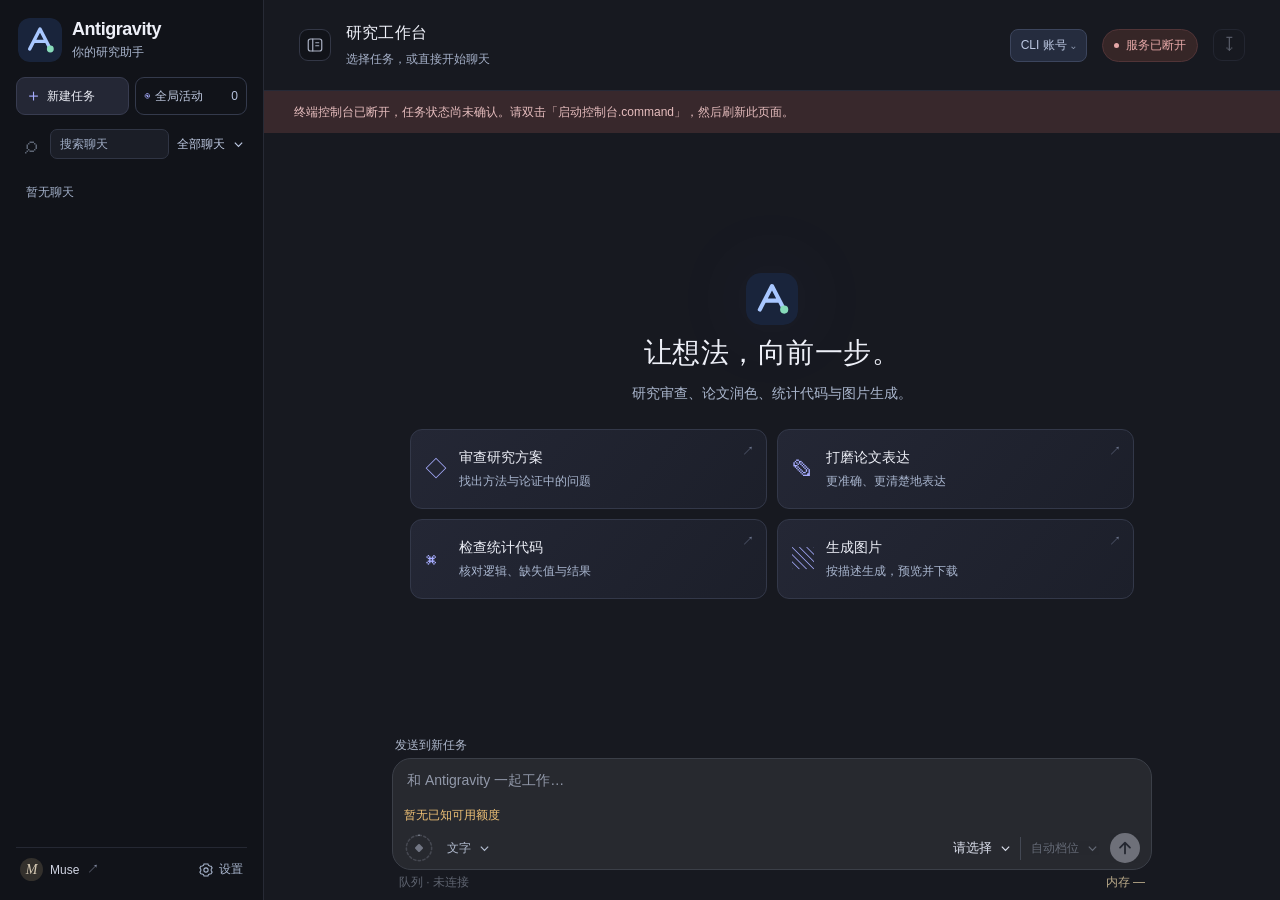
==== commit 9ed3ef2d: "Prepare preview.6 and bind loopback without reverse DNS" ====
--- a/windows/app/index.html
+++ b/windows/app/index.html
@@ -9,7 +9,7 @@
   <script src="/panel_actions.js" defer></script>
 </head>
 <body>
-  <button class="icon-button mobile-menu" id="menu" type="button" aria-label="切换任务列表" aria-controls="sidebar" aria-expanded="false" data-tooltip="展开菜单"><svg viewBox="0 0 24 24" fill="none" stroke="currentColor" stroke-width="1.6" stroke-linecap="round" stroke-linejoin="round" aria-hidden="true"><rect x="3" y="4" width="18" height="16" rx="3"/><path d="M9 4v16m4-11h4m-4 4h4"/></svg></button>
+
   <aside class="sidebar" id="sidebar">
     <a class="brand" id="home-link" href="/" aria-label="Antigravity，返回首页" data-tooltip="返回首页"><img src="/icon.svg" alt=""><span>Antigravity<small>你的研究助手</small></span></a>
     <div class="sidebar-actions"><button class="new-task" id="new-task" data-tooltip="新建任务（⌘ / Ctrl + K）"><span>＋</span><span>新建任务</span></button><button class="activity-nav" id="activity-nav" aria-label="全局 CLI 活动" data-tooltip="查看全局 CLI 活动"><span>◉</span><span>全局活动</span><small id="activity-count">0</small></button></div>
@@ -20,7 +20,7 @@
     <div class="sidebar-bottom"><a href="https://muse.ai/thread/new" target="_blank" rel="noopener" data-tooltip="打开 Muse，和另一位助手协作"><span class="muse-orb">M</span><span>Muse</span><span>↗</span></a><button type="button" class="sidebar-update" id="sidebar-update" data-state="hidden" data-tooltip="" aria-label="查看更新详情" aria-haspopup="dialog" aria-controls="software-update-dialog" hidden><span class="update-symbol" aria-hidden="true"><svg viewBox="0 0 24 24" fill="none" stroke="currentColor" stroke-width="1.6" stroke-linecap="round" stroke-linejoin="round"><path d="M12 16V4m-4 4 4-4 4 4M5 15v4a1 1 0 0 0 1 1h12a1 1 0 0 0 1-1v-4"/></svg></span><span id="sidebar-update-label">更新</span></button><button type="button" id="settings-toggle" class="settings-toggle" aria-haspopup="dialog" aria-controls="settings-dialog" data-tooltip="面板设置"><svg viewBox="0 0 24 24" fill="none" stroke="currentColor" stroke-width="1.6" aria-hidden="true"><path d="m9 3-.7 2.1-2 .9-2 .5-1.5 2.6 1.4 1.7v2.4l-1.4 1.7 1.5 2.6 2 .5 2 .9L9 21h6l.7-2.1 2-.9 2-.5 1.5-2.6-1.4-1.7v-2.4l1.4-1.7-1.5-2.6-2-.5-2-.9L15 3Z"/><circle cx="12" cy="12" r="3.2"/></svg><span>设置</span></button></div>
   </aside>
   <main>
-    <header class="topbar"><div class="heading"><div><h1 id="conversation-title">研究工作台</h1><p id="conversation-subtitle">任务、进度和结果，都在这里</p></div></div><div class="top-actions"><button class="account-toggle" id="account-toggle" type="button" aria-label="查看 CLI 当前账号" aria-controls="account-panel" aria-expanded="false" hidden>账号</button><button class="connection" id="connection" data-tooltip="重新检查连接"><i></i><span>正在连接</span></button><button class="icon-button" id="export" data-tooltip="导出对话" aria-label="导出对话">↧</button></div></header>
+    <header class="topbar"><div class="heading"><button class="icon-button mobile-menu" id="menu" type="button" aria-label="切换任务列表" aria-controls="sidebar" aria-expanded="false" data-tooltip="展开菜单"><svg viewBox="0 0 24 24" fill="none" stroke="currentColor" stroke-width="1.6" stroke-linecap="round" stroke-linejoin="round" aria-hidden="true"><rect x="3" y="4" width="18" height="16" rx="3"/><path d="M9 4v16m4-11h4m-4 4h4"/></svg></button><div><h1 id="conversation-title">研究工作台</h1><p id="conversation-subtitle">任务、进度和结果，都在这里</p></div></div><div class="top-actions"><button class="account-toggle" id="account-toggle" type="button" aria-label="查看 CLI 当前账号" aria-controls="account-panel" aria-expanded="false" hidden>账号</button><button class="connection" id="connection" data-tooltip="重新检查连接"><i></i><span>正在连接</span></button><button class="icon-button" id="export" data-tooltip="导出对话" aria-label="导出对话">↧</button></div></header>
     <section class="account-panel" id="account-panel" aria-label="CLI 账号与额度"><div class="account-main"><div class="account-identity"><span class="account-label">CLI 账号</span><strong id="account-identity">身份尚未核实</strong><span class="account-state" id="account-state">尚未检查</span><span class="account-plan" id="account-plan" hidden></span></div><button type="button" id="account-switch" class="account-refresh" aria-haspopup="dialog">切换账号</button><button type="button" id="account-refresh" class="account-refresh" aria-label="刷新账号与额度" data-tooltip="刷新账号与额度">刷新 ↻</button></div><div class="account-meta"><span id="account-source">来源：CLI 身份检查</span><time id="account-checked">尚未核对</time></div><section class="quota-panel" aria-label="模型剩余额度"><div class="quota-heading"><strong>模型额度</strong><small id="quota-status"></small></div><div id="quota-items"></div><p id="quota-empty">等待读取额度…</p></section><p class="account-note" id="account-note">换号后刷新 · 时间为北京时间</p><p class="account-detail" id="account-detail" hidden></p></section>
     <div id="offline-banner" class="offline-banner" hidden role="alert"></div>
     <div class="session-toolbar" id="session-toolbar" hidden><div id="session-tabs" role="tablist" aria-label="工作会话"></div><button id="session-add" type="button" data-tooltip="新建独立工作会话" aria-label="新建工作会话">＋</button><button id="session-rename" type="button" data-tooltip="重命名当前会话" aria-label="重命名当前会话">⋯</button><button id="session-related-toggle" type="button" aria-expanded="false" hidden>关联会话</button><button id="collaboration-records" type="button" aria-haspopup="dialog" aria-controls="collaboration-audit-dialog" hidden>&#21327;&#20316;&#35760;&#24405;</button><button id="gpt-collaboration" type="button" role="switch" aria-checked="true" aria-label="Codex × Agy 持续协作 Skill" hidden><span aria-hidden="true">●</span><span id="gpt-collaboration-label">持续协作 Skill · 开</span></button></div>
--- a/style.css
+++ b/style.css
@@ -536,3 +536,8 @@
 
 .fallback-scope-row{display:flex;align-items:center;gap:8px;margin:2px 0 9px;color:#a9b6ca;font-size:12px}.fallback-scope-row select{flex:1;min-width:0;border:1px solid #46516a;border-radius:7px;background:#202532;color:#dfe6f4;font:inherit;padding:6px}
 .composer-caption #queue-toggle{flex:0 1 auto;max-width:calc(100% - 105px);width:auto;text-overflow:ellipsis}
+
+/* A persistent sidebar control on every screen width; closing releases chat width. */
+.sidebar:not(.open){display:none}
+#menu{display:inline-grid;place-items:center;position:static;flex-shrink:0;z-index:7;background:var(--side)}
+@media(max-width:740px){#menu{position:fixed;top:22px;left:16px}#menu[aria-expanded="true"]{left:200px;top:31px}}
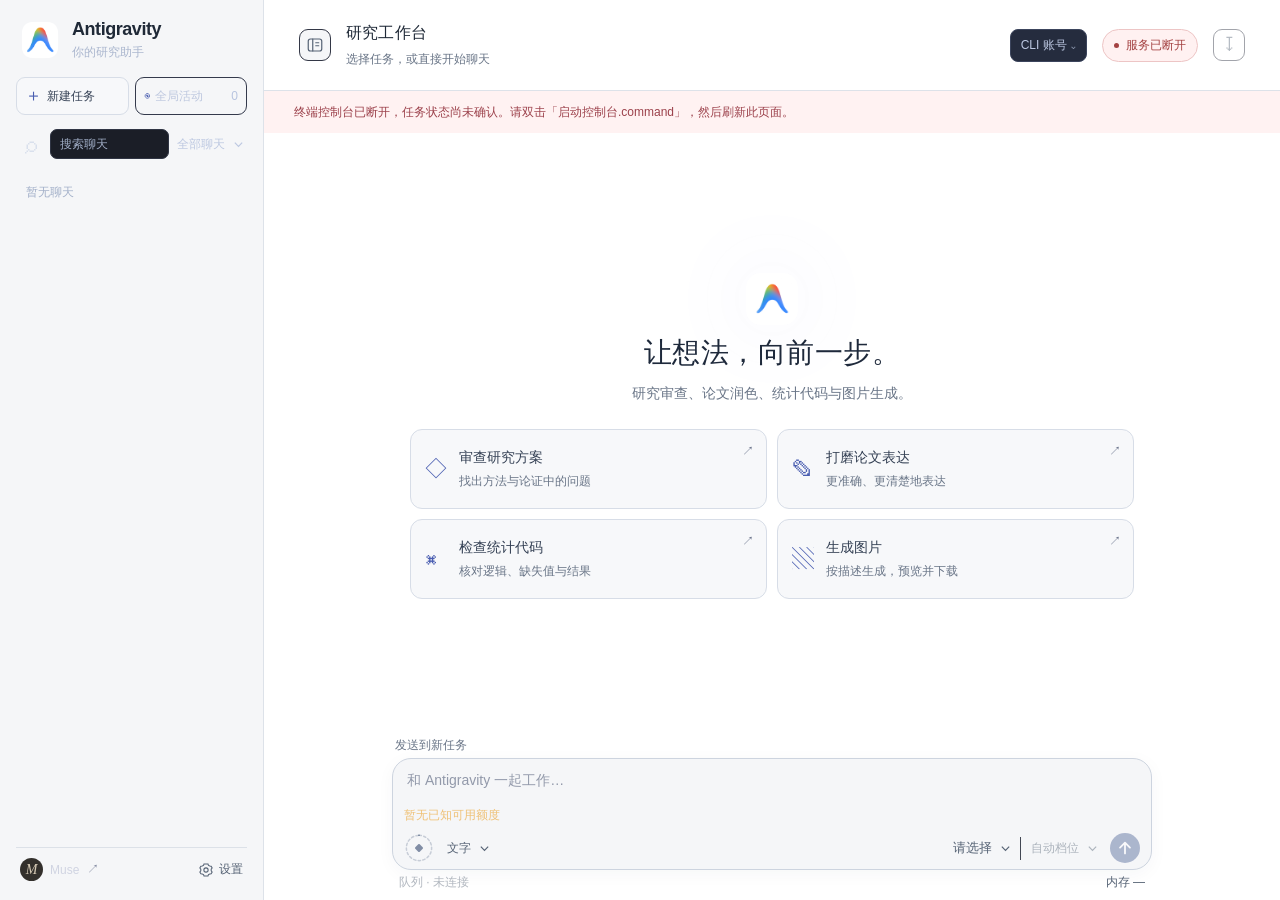
==== commit 855a6d13: "Release complete Agy preview.13 with matched Skills and Bark producer" ====
--- a/windows/app/index.html
+++ b/windows/app/index.html
@@ -23,7 +23,7 @@
     <header class="topbar"><div class="heading"><button class="icon-button mobile-menu" id="menu" type="button" aria-label="切换任务列表" aria-controls="sidebar" aria-expanded="false" data-tooltip="展开菜单"><svg viewBox="0 0 24 24" fill="none" stroke="currentColor" stroke-width="1.6" stroke-linecap="round" stroke-linejoin="round" aria-hidden="true"><rect x="3" y="4" width="18" height="16" rx="3"/><path d="M9 4v16m4-11h4m-4 4h4"/></svg></button><div><h1 id="conversation-title">研究工作台</h1><p id="conversation-subtitle">任务、进度和结果，都在这里</p></div></div><div class="top-actions"><button class="account-toggle" id="account-toggle" type="button" aria-label="查看 CLI 当前账号" aria-controls="account-panel" aria-expanded="false" hidden>账号</button><button class="connection" id="connection" data-tooltip="重新检查连接"><i></i><span>正在连接</span></button><button class="icon-button" id="export" data-tooltip="导出对话" aria-label="导出对话">↧</button></div></header>
     <section class="account-panel" id="account-panel" aria-label="CLI 账号与额度"><div class="account-main"><div class="account-identity"><span class="account-label">CLI 账号</span><strong id="account-identity">身份尚未核实</strong><span class="account-state" id="account-state">尚未检查</span><span class="account-plan" id="account-plan" hidden></span></div><button type="button" id="account-switch" class="account-refresh" aria-haspopup="dialog">切换账号</button><button type="button" id="account-refresh" class="account-refresh" aria-label="刷新账号与额度" data-tooltip="刷新账号与额度">刷新 ↻</button></div><div class="account-meta"><span id="account-source">来源：CLI 身份检查</span><time id="account-checked">尚未核对</time></div><section class="quota-panel" aria-label="模型剩余额度"><div class="quota-heading"><strong>模型额度</strong><small id="quota-status"></small></div><div id="quota-items"></div><p id="quota-empty">等待读取额度…</p></section><p class="account-note" id="account-note">换号后刷新 · 时间为北京时间</p><p class="account-detail" id="account-detail" hidden></p></section>
     <div id="offline-banner" class="offline-banner" hidden role="alert"></div>
-    <div class="session-toolbar" id="session-toolbar" hidden><div id="session-tabs" role="tablist" aria-label="工作会话"></div><button id="session-add" type="button" data-tooltip="新建独立工作会话" aria-label="新建工作会话">＋</button><button id="session-rename" type="button" data-tooltip="重命名当前会话" aria-label="重命名当前会话">⋯</button><button id="session-related-toggle" type="button" aria-expanded="false" hidden>关联会话</button><button id="collaboration-records" type="button" aria-haspopup="dialog" aria-controls="collaboration-audit-dialog" hidden>&#21327;&#20316;&#35760;&#24405;</button><button id="gpt-collaboration" type="button" role="switch" aria-checked="true" aria-label="Codex × Agy 持续协作 Skill" hidden><span aria-hidden="true">●</span><span id="gpt-collaboration-label">持续协作 Skill · 开</span></button></div>
+    <div class="session-toolbar" id="session-toolbar" hidden><div id="session-tabs" role="tablist" aria-label="工作会话"></div><button id="session-add" type="button" data-tooltip="新建独立工作会话" aria-label="新建工作会话">＋</button><button id="session-rename" type="button" data-tooltip="重命名当前会话" aria-label="重命名当前会话">⋯</button><button id="session-related-toggle" type="button" aria-expanded="false" hidden>关联会话</button><button id="collaboration-records" type="button" aria-haspopup="dialog" aria-controls="collaboration-audit-dialog" hidden>&#21327;&#20316;&#35760;&#24405;</button><button id="gpt-collaboration" type="button" aria-haspopup="dialog" aria-label="多 AI 协作设置" hidden><span aria-hidden="true">●</span><span id="gpt-collaboration-label">多 AI 协作</span></button></div>
     <div class="session-related-list" id="session-related-list" hidden></div>
     <section class="conversation" id="conversation" aria-label="对话内容">
       <div class="activity-overview" id="activity-overview" hidden></div>
@@ -51,13 +51,23 @@
   <div id="select-menu" class="select-menu" role="listbox" hidden></div>
   <dialog class="history-dialog" id="bulk-dialog" aria-labelledby="bulk-dialog-title"><form id="bulk-dialog-form"><h2 id="bulk-dialog-title">批量移除聊天</h2><p id="bulk-dialog-note"></p><ul id="bulk-dialog-list"></ul><p class="bulk-error" id="bulk-dialog-error" role="alert" hidden></p><div class="history-dialog-actions"><button id="bulk-dialog-cancel" type="button">取消</button><button id="bulk-dialog-confirm" class="danger" type="submit">确认移除</button></div></form></dialog>
   <dialog id="settings-dialog" class="collaboration-dialog settings-dialog" aria-labelledby="settings-title"><header><div><h2 id="settings-title">设置</h2></div><button id="settings-close" type="button" aria-label="关闭设置">×</button></header><div class="settings-content">
-    <section class="settings-row"><div><strong>Codex × Agy 持续协作 <span class="skill-type">Skill</span></strong><small id="settings-chat-scope">当前聊天</small></div><button id="settings-collaboration" type="button" role="switch" aria-checked="true">开</button></section>
-    <section class="settings-row"><div><strong>自动打开活动窗口</strong><small>调用时显示本聊天固定页</small></div><button id="settings-auto-open" type="button" role="switch" aria-label="自动打开活动窗口" aria-checked="true" data-tooltip="调用 Agy 时由 Codex 显示右侧活动页，并在原标签跟随新任务；关闭仅停止自动展示。">开</button></section>
+    <section class="settings-row theme-settings-row"><div><strong>整体配色</strong><small>选择你喜欢的界面颜色</small></div><div class="theme-choices" role="group" aria-label="整体配色"><button type="button" data-theme-choice="obsidian" aria-label="黑曜配色" aria-pressed="false" data-tooltip="黑曜"><span></span></button><button type="button" data-theme-choice="light" aria-label="白色配色" aria-pressed="false" data-tooltip="白色"><span></span></button><button type="button" data-theme-choice="graphite" aria-label="石墨配色" aria-pressed="false" data-tooltip="石墨"><span></span></button><button type="button" data-theme-choice="ocean" aria-label="蓝灰配色" aria-pressed="false" data-tooltip="蓝灰"><span></span></button><button type="button" data-theme-choice="warm" aria-label="暖灰配色" aria-pressed="false" data-tooltip="暖灰"><span></span></button></div></section>
+    <section id="multi-ai-section" class="multi-ai-section"><div class="settings-row"><button id="multi-ai-expand" class="settings-expand-label" type="button" aria-expanded="false" aria-controls="multi-ai-panel"><strong>多 AI 协作</strong><small id="settings-chat-scope">当前聊天</small><small class="skill-hint">Skill · external-ai-team：活跃任务中组织协作</small></button><button id="settings-collaboration" type="button" role="switch" aria-label="多 AI 协作总开关" aria-checked="false">关</button></div><div id="multi-ai-panel" class="settings-subpanel multi-ai-panel" hidden><div class="roundtable-controls"><div class="roundtable-mode"><span>圆桌会议</span><button id="roundtable-enabled" type="button" role="switch" aria-label="圆桌会议" aria-checked="false">关</button></div><button id="roundtable-host-toggle" type="button" aria-expanded="false" aria-controls="roundtable-host-menu">主持：Codex ▾</button></div><div id="roundtable-host-menu" class="roundtable-host-menu" role="group" aria-label="选择圆桌主持" hidden><button type="button" data-roundtable-host="codex" aria-pressed="true">Codex</button><button type="button" data-roundtable-host="agy" aria-pressed="false">Agy</button><button type="button" data-roundtable-host="muse" aria-pressed="false">Muse</button><button type="button" data-roundtable-host="claude" aria-pressed="false">Claude</button></div><p id="roundtable-status" class="settings-inline-note" role="status"></p><p id="roundtable-error" class="action-error" role="alert" hidden></p><div class="provider-switch-row"><span>Agy</span><button id="provider-agy" type="button" role="switch" aria-label="允许 Agy 协作" aria-checked="false">关</button></div><div class="provider-switch-row"><span>Muse</span><button id="provider-muse" type="button" role="switch" aria-label="允许 Muse 协作" aria-checked="false">关</button></div><div class="provider-switch-row"><span>Claude</span><button id="provider-claude" type="button" role="switch" aria-label="允许 Claude 协作" aria-checked="false">关</button></div><p id="multi-ai-note" class="settings-inline-note">开关不会唤醒闲置 Codex 或自动开会。</p></div></section>
+    <section class="settings-row"><div><strong>自动打开活动窗口</strong><small>Skill · external-ai-team：调用时显示当前活动页</small></div><button id="settings-auto-open" type="button" role="switch" aria-label="自动打开活动窗口" aria-checked="true" data-tooltip="调用 Agy 时由 Codex 显示右侧活动页，并在原标签跟随新任务；关闭仅停止自动展示。">开</button></section>
+    <section id="console-startup-section" class="console-startup-section"><div class="settings-row"><button id="console-startup-expand" class="settings-expand-label" type="button" aria-expanded="false" aria-controls="console-startup-panel"><strong>自动启动控制台</strong><small id="console-startup-summary">未设置</small><small class="skill-hint">Skill · external-ai-team：按需打开前台终端</small></button><button id="settings-auto-start" type="button" role="switch" aria-label="本聊天自动启动控制台" aria-checked="false" data-tooltip="活跃任务需要 Agy 且协作允许时，Skill 可从下方入口打开一次前台终端；此开关只保存偏好。">关</button></div><div id="console-startup-panel" class="settings-subpanel" hidden><label class="startup-path-label" for="console-launcher-path">启动文件或唯一启动目录</label><div class="startup-path-controls"><input id="console-launcher-path" type="text" autocomplete="off" spellcheck="false" placeholder="绝对路径：.command / .cmd / Start-Agy.sh" maxlength="4096"><button id="console-launcher-save" type="button">保存</button></div><p id="console-startup-note" class="settings-inline-note">入口供本机共享，自动启动仅作用于本聊天；保存不会启动。</p><p id="console-startup-error" class="action-error" role="alert" hidden></p></div></section>
     <section class="settings-row"><strong>聊天字号</strong><div class="settings-segments" role="group" aria-label="聊天字号"><button type="button" data-font-size="14">标准</button><button type="button" data-font-size="16">较大</button><button type="button" data-font-size="18">大</button></div></section>
     <section class="settings-row"><strong>待命同步</strong><div class="settings-segments" role="group" aria-label="待命同步频率"><button type="button" data-idle-ms="12000">省资源 · 12秒</button><button type="button" data-idle-ms="4000">及时 · 4秒</button></div></section>
     <section class="settings-row settings-global-row"><div><strong>全局默认模型</strong><small id="settings-model-label">自动保存</small></div><div class="settings-global-controls" role="group" aria-label="全局默认模型与思考档位"><select id="global-model-family" aria-label="全局默认模型"></select><select id="global-model-speed" aria-label="全局默认速度与思考档位"></select><select id="global-model-select" hidden></select></div><p id="global-model-error" class="action-error" role="alert" hidden></p></section>
-    <section class="settings-row"><div><strong>额度用完自动候补</strong><small id="fallback-summary">默认开启 · 文字与生图独立</small></div><button id="fallback-expand" type="button" aria-expanded="false">配置</button></section>
-    <section id="fallback-panel" class="model-order-panel" hidden><label class="fallback-scope-row" id="fallback-scope-row" hidden><span>配置聊天</span><select id="fallback-scope" aria-label="选择候补配置聊天"><option value="">选择要配置的聊天</option></select></label><div class="fallback-top"><select id="fallback-kind" aria-label="候补任务类型"><option value="text">文字</option><option value="image">生图</option></select><button id="fallback-enabled" type="button" role="switch" aria-checked="false">关</button><button id="fallback-reset" type="button">恢复默认候选</button></div><p id="fallback-note"></p><div id="fallback-models"></div><p id="fallback-status" role="status"></p></section>
+    <section class="settings-row fallback-settings-row"><div><strong>额度用完自动候补</strong><small id="fallback-summary">默认开启 · 文字与生图独立</small></div><button id="fallback-expand" type="button" aria-expanded="false">配置</button></section>
+    <section id="fallback-panel" class="model-order-panel fallback-panel" hidden>
+      <label class="fallback-scope-row" id="fallback-scope-row" hidden><span>配置聊天</span><select id="fallback-scope" aria-label="选择候补配置聊天"><option value="">选择要配置的聊天</option></select></label>
+      <div class="fallback-top"><div class="fallback-kind-tabs" role="group" aria-label="候补任务类型"><button type="button" data-fallback-kind="text" aria-pressed="true">文字</button><button type="button" data-fallback-kind="image" aria-pressed="false">生图</button><select id="fallback-kind" aria-label="候补任务类型" hidden><option value="text">文字</option><option value="image">生图</option></select></div><div class="fallback-enable-control"><span id="fallback-status-chip">已开启</span><button id="fallback-enabled" type="button" role="switch" aria-label="额度用完自动候补" aria-checked="false">关</button></div></div>
+      <p id="fallback-note" class="fallback-note"></p>
+      <div id="fallback-models"></div>
+      <button id="fallback-add-toggle" class="fallback-add-toggle" type="button" aria-expanded="false" aria-controls="fallback-available">＋ 添加模型</button>
+      <div id="fallback-available" hidden></div>
+      <footer class="fallback-footer"><p id="fallback-status" role="status"></p><button id="fallback-reset" type="button">恢复默认</button></footer>
+    </section>
     <section class="settings-row"><div><strong>聊天与占用</strong><small id="settings-insights-summary">上下文、压缩记录与运行内存</small></div><button id="settings-insights-toggle" type="button" aria-expanded="false" aria-controls="settings-insights">查看</button></section>
     <section id="settings-insights" class="settings-insights" hidden><div class="settings-insights-head"><span>按需读取，不调用模型</span><button id="settings-insights-refresh" type="button">刷新</button></div><div id="settings-context-body"></div><div class="settings-context-actions"><button id="compact-open" type="button">整理上下文</button></div><div id="settings-memory-body"></div></section>
     <section class="settings-row"><div><strong>配置迁移</strong><small>界面、模型、候补与更新偏好</small></div><div class="config-actions"><button id="config-export" type="button">导出配置</button><button id="config-import" type="button">导入配置</button><input type="file" id="config-file" accept=".json,application/json" aria-label="选择配置 JSON" hidden></div></section>
@@ -71,7 +81,7 @@
       <div class="software-card-links"><a id="software-project-link" target="_blank" rel="noopener noreferrer" hidden>项目主页 ↗</a><a id="software-release-notes" target="_blank" rel="noopener noreferrer" hidden>更新日志 ↗</a><button id="software-update-download" type="button" hidden>下载更新</button></div>
       <details id="software-update-config" class="software-update-config"><summary>高级设置</summary><div><input id="software-update-repo" aria-label="GitHub 更新仓库" placeholder="GitHub：OWNER/REPO" maxlength="140"><select id="software-update-channel" aria-label="更新通道"><option value="stable">稳定版</option><option value="preview">预览版</option></select><button id="software-update-source-save" type="button">保存</button></div></details>
     </section>
-    <p class="settings-footnote">本机保存 · 协作与自动打开仅作用于当前聊天</p>
+    <p class="settings-footnote">本机保存 · 协作与自动启动按聊天独立设置</p>
   </div></dialog>
   <dialog id="config-import-dialog" class="collaboration-dialog software-update-dialog" aria-labelledby="config-import-title"><header><h2 id="config-import-title">导入配置</h2><button type="button" data-close-dialog="config-import-dialog" aria-label="关闭配置预览">×</button></header><div class="config-import-body"><p id="config-import-summary"></p><label><input id="config-apply-window" type="checkbox"><span id="config-import-window-label">同时应用窗口设置到当前聊天</span></label><small>不导入聊天、会话绑定或账号凭据；原配置另存一份。</small><p id="config-import-error" class="action-error" role="alert" hidden></p></div><footer><button id="config-import-cancel" type="button" data-close-dialog="config-import-dialog">取消</button><button id="config-import-confirm" type="button" disabled>确认导入</button></footer></dialog>
   <dialog id="software-update-dialog" class="collaboration-dialog software-update-dialog" aria-labelledby="update-notice-title"><header><div><h2 id="update-notice-title">发现新版本</h2><p id="update-notice-version"></p></div><button id="update-notice-close" type="button" aria-label="关闭更新详情">×</button></header><div class="update-notice-body"><p id="update-notice-status" role="status"></p><small id="update-notice-size"></small><small id="update-notice-hint">空闲时下载并校验，下次启动安装。</small></div><footer><a id="update-notice-notes" target="_blank" rel="noopener noreferrer" hidden>更新日志 ↗</a><button id="update-notice-download" type="button" hidden>下载更新</button></footer></dialog>
--- a/style.css
+++ b/style.css
@@ -66,6 +66,19 @@
 .sidebar-bottom a>span:last-child{margin-left:1px;font-size:12px}
 .sidebar-bottom .muse-orb{width:23px;height:23px;font-size:14px}
 .sidebar-bottom .local-note{margin:0 4px 0 0;gap:5px;font-size:12px;white-space:nowrap}
+
+/* Small theme swatches keep the setting understandable without adding another menu. */
+.theme-settings-row{min-height:48px}.theme-choices{display:flex;align-items:center;gap:8px;flex-shrink:0}
+.settings-dialog .theme-choices button{width:28px;min-width:28px;height:28px;min-height:28px;padding:0;border:2px solid #667086;border-radius:50%;background:var(--swatch);box-shadow:inset 0 0 0 2px #151922;position:relative;flex:none}
+.settings-dialog .theme-choices button[data-theme-choice="obsidian"]{--swatch:#0b0d10}
+.settings-dialog .theme-choices button[data-theme-choice="light"]{--swatch:#ffffff}
+.settings-dialog .theme-choices button[data-theme-choice="graphite"]{--swatch:#53565c}
+.settings-dialog .theme-choices button[data-theme-choice="ocean"]{--swatch:#355274}
+.settings-dialog .theme-choices button[data-theme-choice="warm"]{--swatch:#735a51}
+.settings-dialog .theme-choices button:hover{border-color:#b7c4ff}
+.settings-dialog .theme-choices button[aria-pressed="true"]{border-color:#e7ecff;box-shadow:0 0 0 2px #7f8db5,inset 0 0 0 2px #151922}
+.settings-dialog .theme-choices button[aria-pressed="true"]::after{content:'✓';position:absolute;inset:0;display:grid;place-items:center;color:#fff;text-shadow:0 1px 2px #000;font-size:13px;font-weight:700}
+.fallback-kind-tabs{display:flex;gap:3px;padding:2px;border:1px solid #3c465a;border-radius:8px;background:#1b2130}.fallback-kind-tabs button{min-width:45px;padding:4px 7px!important;border:0;background:transparent;border-radius:5px;color:#9eabc0;font-size:12px}.fallback-kind-tabs button[aria-pressed="true"]{background:#3e4b69;color:#f0f3ff}.fallback-enable-control{display:flex;align-items:center;gap:6px;margin-left:auto}.fallback-enable-control #fallback-status-chip{font-size:11px;color:#aebbd2}.fallback-enable-control #fallback-enabled{min-width:38px}.fallback-add-toggle{margin:7px 0 2px;padding:4px 0!important;border:0;background:transparent;color:#b9c6e2;font-size:11px}.fallback-add-toggle:hover{color:#e4eaff}.fallback-footer{display:flex;align-items:center;justify-content:space-between;gap:8px;border-top:1px solid #2c3546;margin-top:6px;padding-top:5px}.fallback-footer #fallback-status{margin:0}.fallback-footer #fallback-reset{padding:3px 6px;font-size:11px;color:#a9b6ce;background:transparent;border-color:#3c465a}.fallback-empty{margin:8px 2px!important;color:#8795ad!important;font-size:11px!important}
 .history-pin{width:11px;height:11px;display:block;color:#b3bcfa}
 .history-row.pinned .history-title{color:#dde2ff}
 .history-row.pinned .history-dot.is-running .history-pin{visibility:hidden}
@@ -283,7 +296,7 @@
 #session-related-toggle{padding-inline:6px;flex-shrink:0}
 #gpt-collaboration{display:flex;align-items:center;gap:5px;flex-shrink:0;padding:6px 8px;border-color:#3d665b;color:#9dd8bf;background:#20352f}
 #gpt-collaboration>span:first-child{font-size:8px}
-#gpt-collaboration[aria-checked="false"]{border-color:#424b60;color:#aab4c8;background:#252b37}
+#gpt-collaboration[data-enabled="false"]{border-color:#424b60;color:#aab4c8;background:#252b37}
 #gpt-collaboration:hover:not(:disabled){border-color:#82bda5;background:#2b443b}
 #gpt-collaboration:disabled{opacity:.6}
 .session-related-list{padding:8px 18px;max-height:180px;overflow:auto;border-bottom:1px solid #3c4760;background:#202838;flex-shrink:0}
@@ -500,7 +513,7 @@
 .task-progress p{margin:5px 0;color:#8c99ae;font-size:12px}
 @media(max-width:740px){.task-progress{margin-left:0}.task-progress li{gap:6px}}
 
-.fallback-top{display:flex;gap:8px;align-items:center;margin:5px 0 8px}.fallback-top select,.fallback-model-row select{font:inherit;font-size:12px;color:inherit;background:#202532;border:1px solid #41495a;border-radius:7px;padding:5px}.fallback-top button{padding:5px 9px}.fallback-model-row{display:flex;align-items:center;gap:8px;padding:5px 0}.fallback-model-row label{flex:1;font-size:12px;display:flex;align-items:center;gap:6px}.fallback-model-row select{max-width:130px}#fallback-models{max-height:210px;overflow:auto}#fallback-status{font-size:12px;color:#9eabc0;margin-bottom:6px}
+.fallback-panel{padding:8px 0 7px}.fallback-panel-intro{display:flex;align-items:center;justify-content:space-between;gap:10px;margin:1px 0 8px}.fallback-panel-intro strong{display:block;font-size:12px;font-weight:600;color:#dbe4f5}.fallback-panel-intro small{display:block;margin-top:2px;color:#9eabc0;font-size:11px}.fallback-status-chip{flex:none;border:1px solid #4b5872;border-radius:999px;padding:3px 8px;color:#b9c7e0;font-size:11px;background:#252d3d}.fallback-status-chip:empty{display:none}.fallback-top{display:flex;gap:6px;align-items:flex-end;margin:4px 0 7px}.fallback-kind-field{display:flex;align-items:center;gap:6px;min-width:0;flex:1;color:#9eabc0;font-size:11px}.fallback-kind-field select,.fallback-top select,.fallback-model-row select{font:inherit;font-size:12px;color:inherit;background:#202532;border:1px solid #41495a;border-radius:7px;padding:5px 7px}.fallback-kind-field select{min-width:0;flex:1}.fallback-top button{padding:5px 8px;white-space:nowrap}.fallback-top #fallback-enabled{min-width:39px}.fallback-top #fallback-enabled[aria-checked="true"]{border-color:#568b70;background:#21392f;color:#b7e0c8}.fallback-list-heading{display:grid;grid-template-columns:minmax(0,1fr) 128px 52px;gap:6px;padding:3px 2px;color:#7f8da6;font-size:10px;text-transform:uppercase;letter-spacing:.04em}.fallback-list-heading span:nth-child(2){text-align:left}.fallback-list-heading span:last-child{text-align:center}.fallback-list-label{margin:5px 0 2px;color:#b7c6e2;font-size:11px;font-weight:600}.fallback-list-label-muted{margin-top:8px;color:#8795ad;font-weight:500}.fallback-model-row{display:grid;grid-template-columns:minmax(0,1fr) 128px 52px;gap:6px;align-items:center;padding:4px 2px;border-top:1px solid #2c3546}.fallback-model-row.is-available{opacity:.72}.fallback-model-label{min-width:0;display:flex;align-items:center;gap:6px;font-size:12px}.fallback-model-label input{margin:0;accent-color:#a7b5f4}.fallback-model-label>span{min-width:0;overflow:hidden;text-overflow:ellipsis;white-space:nowrap}.fallback-model-row select{width:100%;min-width:0}.fallback-arrows{display:flex;justify-content:center;gap:3px;flex-shrink:0}.fallback-arrows button{min-width:24px;padding:3px 5px!important}.fallback-arrows button:disabled{opacity:.3}.fallback-note{margin:7px 0 4px!important;font-size:11px!important;line-height:1.45;color:#9eabc0!important}.fallback-scope-row{display:flex;align-items:center;gap:8px;margin:2px 0 8px;color:#a9b6ca;font-size:11px}.fallback-scope-row select{flex:1;min-width:0;border:1px solid #46516a;border-radius:7px;background:#202532;color:#dfe6f4;font:inherit;padding:6px}#fallback-models{max-height:230px;overflow:auto;overscroll-behavior:contain}#fallback-status{font-size:11px;color:#9eabc0;margin:5px 0 0}
 
 /* Ordered model policy controls */
 .order-number{display:inline-flex;align-items:center;justify-content:center;min-width:20px;margin-right:6px;color:var(--muted,#a1a1aa);font-size:12px;font-weight:500}
@@ -535,9 +548,162 @@
 @media(max-width:380px){.software-card-head{gap:6px;padding-inline:9px}.software-identity{gap:6px}.software-identity img{width:28px;height:28px}.software-card-head strong{font-size:13px}.config-actions{gap:3px}}
 
 .fallback-scope-row{display:flex;align-items:center;gap:8px;margin:2px 0 9px;color:#a9b6ca;font-size:12px}.fallback-scope-row select{flex:1;min-width:0;border:1px solid #46516a;border-radius:7px;background:#202532;color:#dfe6f4;font:inherit;padding:6px}
+@media(max-width:440px){.fallback-list-heading,.fallback-model-row{grid-template-columns:minmax(0,1fr) 104px 50px}.fallback-list-heading{font-size:9px}.fallback-top{gap:4px}.fallback-top button{padding-inline:6px}.fallback-kind-field{gap:4px}.fallback-kind-field select{max-width:100px}}
 .composer-caption #queue-toggle{flex:0 1 auto;max-width:calc(100% - 105px);width:auto;text-overflow:ellipsis}
 
 /* A persistent sidebar control on every screen width; closing releases chat width. */
 .sidebar:not(.open){display:none}
 #menu{display:inline-grid;place-items:center;position:static;flex-shrink:0;z-index:7;background:var(--side)}
 @media(max-width:740px){#menu{position:fixed;top:22px;left:16px}#menu[aria-expanded="true"]{left:200px;top:31px}}
+
+/* Per-chat participation preferences; expanded details use no animation. */
+.settings-expand-label{display:block;flex:1;min-width:0;text-align:left;background:transparent;border:0;padding:0!important;color:inherit}
+.settings-expand-label strong::after{content:'⌄';display:inline-block;font-size:12px;margin-left:7px;color:#97a6c0}
+.settings-expand-label[aria-expanded="true"] strong::after{content:'⌃'}
+.settings-expand-label small{max-width:100%;text-overflow:ellipsis;overflow:hidden;white-space:nowrap}
+.settings-subpanel{padding:2px 10px 7px;margin:0 0 3px;border:1px solid #354058;border-top:0;border-radius:0 0 8px 8px;background:#10172233}
+.provider-switch-row{display:flex;align-items:center;justify-content:space-between;gap:10px;padding:5px 0;font-size:13px;border-bottom:1px solid #35405866}
+.provider-switch-row button{min-width:38px}.provider-switch-row button[aria-checked="true"]{background:#21392f;border-color:#487b63;color:#b0d8c3}
+.settings-inline-note{margin:6px 0 0;color:#a3afc4;font-size:12px;line-height:1.5}
+.startup-path-label{display:block;font-size:12px;color:#b3bed0;margin:6px 0 4px}
+.startup-path-controls{display:flex;align-items:center;gap:7px}.startup-path-controls input{min-width:0;flex:1;font-size:12px;padding:6px 7px;border:1px solid #465269;border-radius:6px;background:#131b28;color:#edf0f8}
+.startup-path-controls button{flex-shrink:0}.console-startup-section .settings-row small{max-width:320px}.multi-ai-section .settings-row{align-items:center}
+@media(max-width:420px){.console-startup-section .settings-row small{max-width:230px}.settings-subpanel{padding-inline:8px}.settings-inline-note{font-size:12px}}
+
+/* Scoped meeting controls: preference only, never a running-state badge. */
+.roundtable-controls{display:flex;align-items:center;justify-content:space-between;gap:8px;padding:8px 0 4px}
+.roundtable-mode{display:flex;align-items:center;gap:8px;min-width:0;font-size:13px}.roundtable-mode button{min-width:38px;font-size:12px;padding:4px 7px}.roundtable-mode button[aria-checked="true"]{background:#21392f;border-color:#487b63;color:#b0d8c3}.roundtable-host-menu button[aria-pressed="true"]{background:#3e4b69;border-color:#8695bb;color:#f0f3ff}
+#roundtable-host-toggle{flex-shrink:0;max-width:50%;overflow:hidden;text-overflow:ellipsis;white-space:nowrap;font-size:12px}
+.roundtable-host-menu{display:grid;grid-template-columns:repeat(4,minmax(0,1fr));gap:5px;padding:4px 0}.roundtable-host-menu button{padding:4px 3px;min-width:0;font-size:12px}
+#roundtable-status{font-size:11px;margin:4px 0 6px;line-height:1.5}.skill-hint{font-size:11px!important;line-height:1.45;color:#96a6c0!important;white-space:normal!important}
+.roundtable-turn-label{font-size:11px;color:#9db7d3;padding:2px 6px;border:1px solid #3b4d64;border-radius:5px;margin-left:2px}
+@media(max-width:400px){.roundtable-controls{align-items:flex-start;gap:5px;flex-wrap:wrap}.roundtable-mode button{padding-inline:5px}.roundtable-host-menu{gap:3px}}
+
+/* The white preset owns actual surface and text colors, not only the page background. */
+:root[data-theme="light"]{color-scheme:light}
+:root[data-theme="light"] body{background:var(--bg);color:var(--text)}
+:root[data-theme="light"] :is(.sidebar,.topbar,.session-toolbar,.composer-wrap){border-color:#dde2e9}
+:root[data-theme="light"] .topbar{background:#fff}
+:root[data-theme="light"] :is(.sidebar-bottom,.settings-row,.provider-switch-row,.collaboration-record,.queue-row,.software-auto-row,.software-card-links,.settings-dialog>header,.session-toolbar){border-color:#dce1e8}
+:root[data-theme="light"] :is(.history-row,.history-item,.new-task,.suggestions button,.session-tabs button){color:#344054}
+:root[data-theme="light"] :is(.history-row:hover,.history-item:hover,.new-task:hover,.settings-toggle:hover){background:#e9edf3;color:#1d2939}
+:root[data-theme="light"] :is(.history-row.selected,.history-item.active,.session-tabs button[aria-selected="true"],.history-row.pinned.selected){background:#e5eafb;border-color:#c8d1ec;color:#273c7a}
+:root[data-theme="light"] :is(.history-text small,.history-text small span,.list-label,.local-note,.sidebar-bottom small,.heading p,.message-label,.message-footer,.composer-caption,.composer-target,.empty p,.suggestions small,.history-row .history-status,.history-item small){color:#697587}
+:root[data-theme="light"] :is(.new-task,.suggestions button){background:#f7f8fa;border-color:#d7dde7}
+:root[data-theme="light"] :is(.empty h2,.markdown h2,.markdown h3,.markdown h4,.markdown strong){color:#1e293b}
+:root[data-theme="light"] :is(.markdown,.user .message-body,.assistant .message-body){color:#2b3544}
+:root[data-theme="light"] .user .message-body{background:#eef1f6;border-color:#dce2ec}
+:root[data-theme="light"] .markdown a{color:#3557ac}
+:root[data-theme="light"] .markdown :not(pre)>code{background:#edf0f5;color:#414e83}
+:root[data-theme="light"] .markdown :is(th,td){border-color:#d8e0e8}
+:root[data-theme="light"] .markdown th{background:#f0f3f7;color:#344054}
+:root[data-theme="light"] .markdown .code-block{background:#111827;border-color:#374151;color:#dbe4f1}
+:root[data-theme="light"] .markdown .code-block :is(code,pre){color:#dbe4f1;background:transparent}
+:root[data-theme="light"] .markdown .code-header{background:#1d2735;border-color:#374151;color:#b3c0d2}
+:root[data-theme="light"] .composer{background:#f5f6f8;border-color:#cdd4df;box-shadow:0 4px 18px #22334d0a}
+:root[data-theme="light"] .composer:focus-within{border-color:#8191bb}
+:root[data-theme="light"] .composer textarea{color:#273244}
+:root[data-theme="light"] .composer textarea::placeholder{color:#7b8493}
+:root[data-theme="light"] :is(.composer .select-trigger,.composer .model-control .select-trigger,.composer .picker-model-speed .select-trigger,.composer-caption button,.composer-caption #live-memory,.copy-reply,.icon-button,.settings-toggle,.session-toolbar button,#collaboration-records){color:#566375}
+:root[data-theme="light"] :is(.composer .select-trigger:hover,.composer-caption button:hover,.icon-button:hover,.session-toolbar button:hover){background:#e8ecf3;color:#25364d}
+:root[data-theme="light"] .composer .send-button{background:#344f87;color:#fff}
+:root[data-theme="light"] .composer .send-button:hover{background:#2c457a}
+:root[data-theme="light"] .composer .quota-ring{color:#506282}
+:root[data-theme="light"] :is(.history-menu,.select-menu,.resource-panel,.account-panel,.collaboration-dialog,.history-dialog,.panel-action-dialog,.settings-dialog){background:#fff;color:#273244;border-color:#cbd3e0;box-shadow:0 12px 35px #2636501f}
+:root[data-theme="light"] :is(.history-menu button,.select-menu button){background:transparent;color:#344054}
+:root[data-theme="light"] :is(.history-menu button:hover,.select-menu button:hover,.select-menu button[aria-selected="true"]){background:#edf1fa;color:#294b92}
+:root[data-theme="light"] :is(.collaboration-dialog,.history-dialog,.panel-action-dialog) button:not([data-theme-choice]){background:#f2f4f8;color:#34415a;border-color:#cbd4e2}
+:root[data-theme="light"] .settings-dialog .settings-expand-label{background:transparent;border-color:transparent;color:#253247}
+:root[data-theme="light"] :is(.settings-row small,.settings-inline-note,.startup-path-label,.settings-chat-scope,.collaboration-note,.collaboration-empty,.collaboration-dialog footer,.collaboration-preview,.collaboration-record-meta,.collaboration-model,.queue-info small,.queue-empty,.software-update-status,.software-auto-row small,.settings-config-note,.software-update-config summary,.software-identity small,.update-notice-body small,.config-import-body small,.fallback-note,.fallback-status-chip,#fallback-status,#roundtable-status){color:#697587!important}
+:root[data-theme="light"] .skill-hint{color:#728096!important}
+:root[data-theme="light"] :is(.settings-dialog select,.settings-dialog input:not([type="checkbox"]),.history-dialog input,.fulltext-form input,.fulltext-form select,.software-update-config input:not([type="checkbox"]),.software-update-config select){background:#fff;color:#344054;border-color:#c7d0de}
+:root[data-theme="light"] :is(.settings-subpanel,.model-order-panel,.software-card,.settings-insights,.fallback-top,.fallback-kind-tabs){background:#f7f9fc;border-color:#d6dee9}
+:root[data-theme="light"] :is(.fallback-model-row,.fallback-footer,.roundtable-host-menu,.software-card-head,.software-card .software-update-config){border-color:#d8e0eb}
+:root[data-theme="light"] :is(.fallback-list-label,.fallback-model-label,.settings-row strong,.provider-switch-row,.queue-info strong,.software-auto-row strong,.software-identity strong){color:#344054}
+:root[data-theme="light"] .settings-dialog :is(.roundtable-host-menu button[aria-pressed="true"],.settings-segments button[aria-pressed="true"],.fallback-kind-tabs button[aria-pressed="true"]){background:#e3eafa;color:#2c4788;border-color:#9cadd4}
+:root[data-theme="light"] .settings-dialog button[role="switch"][aria-checked="true"],:root[data-theme="light"] .provider-switch-row button[aria-checked="true"]{background:#e4f2e9;border-color:#91bda1;color:#286445}
+:root[data-theme="light"] :is(.connection,.connection.connected){background:#edf7f0;border-color:#bcdac8;color:#26734b}
+:root[data-theme="light"] .connection.checking{background:#edf1fb;border-color:#c9d4ec;color:#52659c}
+:root[data-theme="light"] .connection.disconnected{background:#fff1f1;border-color:#edc5c5;color:#a44242}
+:root[data-theme="light"] :is(.error-box,.offline-banner){background:#fff2f2;border-color:#ebcdcd;color:#9c414b}
+:root[data-theme="light"] .task-progress{background:#f7f9fc;border-color:#d7dfe9;color:#4f607a}
+:root[data-theme="light"] .codex-review{background:#edf7f1;color:#385d4c;border-color:#88b59b}
+:root[data-theme="light"] .codex-review :is(strong,small,li p){color:#446c58}
+:root[data-theme="light"] .turns-paging{background:#ffffffed;color:#687386;border-color:#dbe2ec}
+:root[data-theme="light"] .roundtable-turn-label{color:#466288;border-color:#c3d0e1;background:#f0f4fb}
+:root[data-theme="light"] .settings-dialog .theme-choices button{border-color:#a1adbf;box-shadow:inset 0 0 0 2px #fff}
+:root[data-theme="light"] .settings-dialog .theme-choices button[aria-pressed="true"]{border-color:#566caa;box-shadow:0 0 0 2px #b2bfdf,inset 0 0 0 2px #fff}
+:root[data-theme="light"] .settings-dialog .theme-choices button[data-theme-choice="light"][aria-pressed="true"]::after{color:#2d406c;text-shadow:none}
+
+/* The conversation owns the vertical space; task controls remain in normal flow. */
+body:not(.welcome-view) .topbar{height:58px;min-height:58px;padding-inline:16px}
+body:not(.welcome-view) .heading{gap:10px}
+body:not(.welcome-view) .heading p{margin-top:3px;line-height:1.25}
+body:not(.welcome-view) .top-actions{gap:7px}
+body:not(.welcome-view) .session-toolbar{min-height:34px;padding:3px 14px;gap:5px}
+body:not(.welcome-view) .session-toolbar button{min-height:27px;padding:3px 8px;line-height:1.25}
+body:not(.welcome-view) .turns-paging{min-height:26px;padding:2px 10px;gap:5px;background:var(--bg)}
+body:not(.welcome-view) .turns-paging button{padding:2px 6px;line-height:1.25}
+body:not(.welcome-view) .messages{max-width:1080px;padding:16px 24px 8px}
+body:not(.welcome-view) .message{margin-bottom:23px}
+body:not(.welcome-view) .message-label{min-height:24px;gap:8px;margin-bottom:8px;flex-wrap:wrap;line-height:1.4}
+body:not(.welcome-view) .message-label time{font-size:12px;max-width:48%;overflow-wrap:anywhere}
+body:not(.welcome-view) .user .message-label,body:not(.welcome-view) .user .message-body{margin-left:32px}
+body:not(.welcome-view) .user .message-body{padding:12px 16px;line-height:1.7;max-height:260px}
+body:not(.welcome-view) .markdown{line-height:1.75}
+body:not(.welcome-view) .markdown p{margin-bottom:10px}
+body:not(.welcome-view) .message-footer{margin-top:9px;gap:8px;line-height:1.5}
+body:not(.welcome-view) .task-progress{margin-top:7px}
+body:not(.welcome-view) .inline-review{margin-top:7px}
+body:not(.welcome-view) .composer-wrap{padding:3px 14px 5px}
+body:not(.welcome-view) .composer-inner{max-width:1000px;display:grid;grid-template-columns:minmax(0,1fr) minmax(190px,55%);gap:2px 9px}
+body:not(.welcome-view) .composer{grid-column:1/-1;grid-row:2;padding:6px 10px 4px;border-radius:17px;min-width:0}
+body:not(.welcome-view) #prompt{height:38px;min-height:38px;max-height:min(180px,28dvh);padding:1px 2px 3px;line-height:1.5}
+body:not(.welcome-view) .composer-controls{margin-top:0;min-height:30px}
+body:not(.welcome-view) .composer-target{grid-column:1;grid-row:3;align-self:center;min-width:0;margin:0;line-height:1.4}
+body:not(.welcome-view) .composer-caption{grid-column:2;grid-row:3;min-width:0;min-height:19px;margin:0;padding:0;gap:5px;line-height:1.4;flex-wrap:nowrap}
+body:not(.welcome-view) .composer-caption button{padding:1px 2px;line-height:1.4}
+body:not(.welcome-view) .composer-caption #queue-toggle{min-width:0;max-width:calc(100% - 96px);flex:1 1 auto}
+body:not(.welcome-view) .composer-caption #live-memory{margin-left:auto;font-size:12px}
+body:not(.welcome-view) .run-status{grid-column:1/-1;grid-row:1;margin:0;padding:6px 8px}
+
+/* Provider identity stays legible independently of the selected host or theme. */
+.provider-avatar{display:inline-grid;place-items:center;flex:0 0 24px;width:24px;height:24px;border:1px solid #596171;border-radius:7px;background:#313743;color:#edf0f5;font-size:13px;font-weight:650;line-height:1;vertical-align:middle}
+.provider-avatar svg{display:block;width:17px;height:17px;stroke:currentColor;fill:none;stroke-width:1.8;stroke-linecap:round;stroke-linejoin:round}
+.provider-avatar--codex{background:#e7ebf0;border-color:#c2c9d4;color:#222a36}
+.provider-avatar--muse{background:#343348;border-color:#5c587b;color:#ddd8ff}
+.provider-avatar--claude{background:#463831;border-color:#756052;color:#efd3bc}
+.roundtable-message .message-label{color:#b9c4d6}
+.message-provenance{font-size:12px;line-height:1.4;color:#9ca9bf;font-weight:400}
+.message-provenance a{text-decoration:underline;text-underline-offset:2px}
+.roundtable-turn-label{font-size:12px;line-height:1.3;padding:2px 5px;white-space:normal}
+:root[data-theme="light"] .provider-avatar--codex{background:#263244;border-color:#263244;color:#fff}
+:root[data-theme="light"] .provider-avatar--muse{background:#f0edfc;border-color:#c5bbeb;color:#62508d}
+:root[data-theme="light"] .provider-avatar--claude{background:#f9eee6;border-color:#ddc2ad;color:#825a41}
+:root[data-theme="light"] .roundtable-message .message-label{color:#566781}
+:root[data-theme="light"] .message-provenance{color:#6d788b}
+:root[data-theme="light"] body:not(.welcome-view) .turns-paging{background:#fff}
+@media(max-width:740px){
+  body:not(.welcome-view) #menu:not([aria-expanded="true"]){top:13px;left:12px}
+  body:not(.welcome-view) .topbar{padding-inline:12px}
+  body:not(.welcome-view) .topbar .heading{padding-left:40px}
+  body:not(.welcome-view) .messages{padding:12px 16px 6px}
+  body:not(.welcome-view) .user .message-label,body:not(.welcome-view) .user .message-body{margin-left:16px}
+  body:not(.welcome-view) .session-toolbar{padding-inline:12px}
+  body:not(.welcome-view) .composer-wrap{padding-inline:10px}
+}
+@media(max-width:480px){
+  body:not(.welcome-view) .composer-inner{grid-template-columns:minmax(0,1fr) minmax(170px,58%);column-gap:6px}
+  body:not(.welcome-view) .top-actions{gap:4px}
+  body:not(.welcome-view) .account-toggle{padding-inline:6px}
+  body:not(.welcome-view) .session-toolbar{gap:3px;padding-inline:8px}
+  body:not(.welcome-view) .session-toolbar button{padding-inline:6px}
+  body:not(.welcome-view) .messages{padding-inline:12px}
+  body:not(.welcome-view) .message-label{column-gap:6px;row-gap:3px}
+  body:not(.welcome-view) .message-label time{max-width:100%;font-size:12px}
+  body:not(.welcome-view) .message-provenance{flex-basis:100%;padding-left:30px}
+}
+@media(max-height:600px){
+  body:not(.welcome-view) .topbar{height:54px;min-height:54px}
+  body:not(.welcome-view) #prompt{max-height:min(140px,25dvh)}
+}
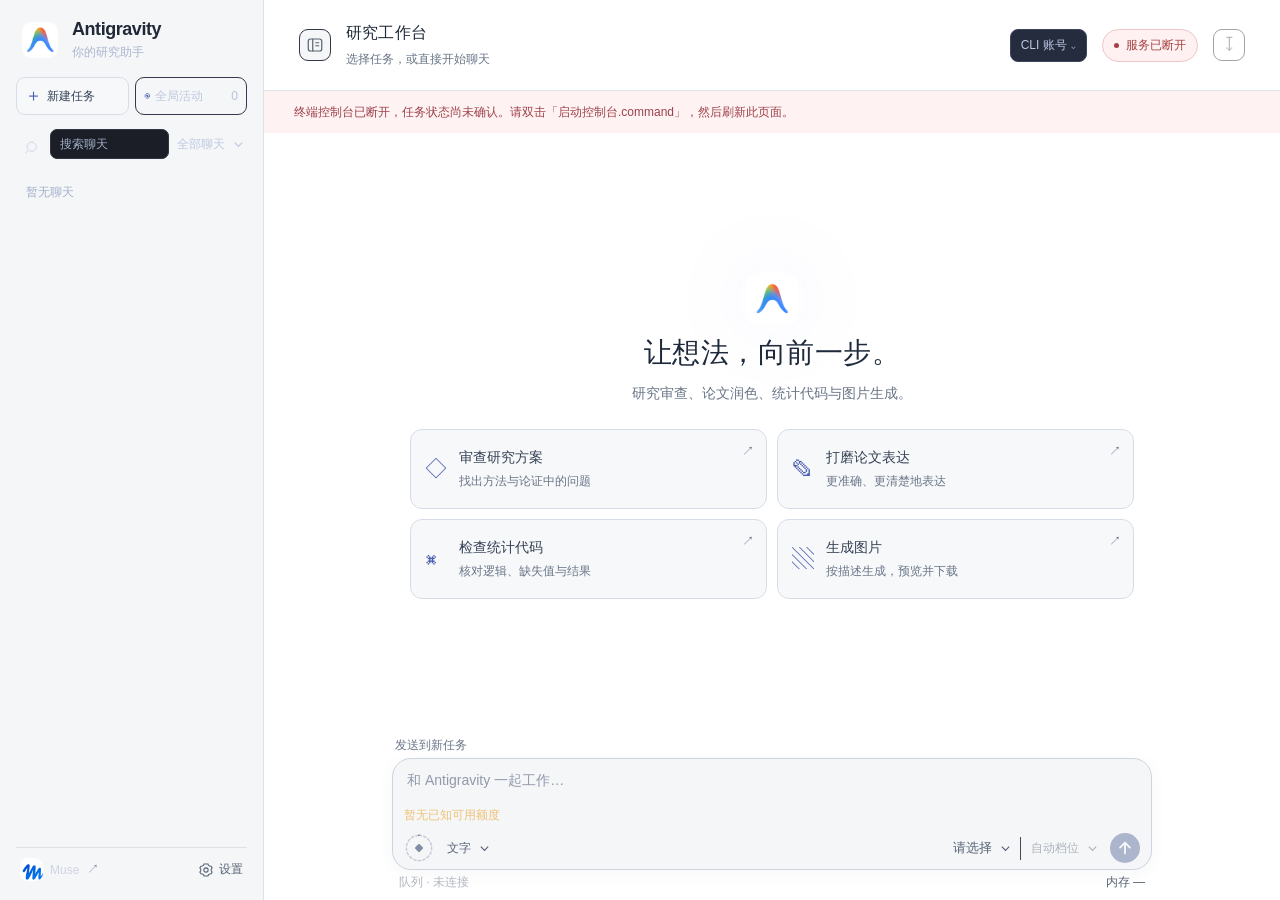
==== commit 9fdde22a: "Release independent roundtable meetings with matching preview.4 Skill" ====
--- a/windows/app/index.html
+++ b/windows/app/index.html
@@ -17,7 +17,7 @@
     <p class="history-update" id="history-update" hidden>管理功能已更新，请关闭控制台终端，再双击桌面的 Antigravity.command 并刷新网页。</p>
     <div class="history-bulk" id="history-bulk" hidden><label><input id="history-select-all" type="checkbox"><span>全选</span></label><span id="history-selection-count">已选 0</span><button id="history-bulk-remove" type="button" disabled>移除</button><button id="history-bulk-cancel" type="button">取消</button></div>
     <nav id="history" aria-label="聊天列表"></nav>
-    <div class="sidebar-bottom"><a href="https://muse.ai/thread/new" target="_blank" rel="noopener" data-tooltip="打开 Muse，和另一位助手协作"><span class="muse-orb">M</span><span>Muse</span><span>↗</span></a><button type="button" class="sidebar-update" id="sidebar-update" data-state="hidden" data-tooltip="" aria-label="查看更新详情" aria-haspopup="dialog" aria-controls="software-update-dialog" hidden><span class="update-symbol" aria-hidden="true"><svg viewBox="0 0 24 24" fill="none" stroke="currentColor" stroke-width="1.6" stroke-linecap="round" stroke-linejoin="round"><path d="M12 16V4m-4 4 4-4 4 4M5 15v4a1 1 0 0 0 1 1h12a1 1 0 0 0 1-1v-4"/></svg></span><span id="sidebar-update-label">更新</span></button><button type="button" id="settings-toggle" class="settings-toggle" aria-haspopup="dialog" aria-controls="settings-dialog" data-tooltip="面板设置"><svg viewBox="0 0 24 24" fill="none" stroke="currentColor" stroke-width="1.6" aria-hidden="true"><path d="m9 3-.7 2.1-2 .9-2 .5-1.5 2.6 1.4 1.7v2.4l-1.4 1.7 1.5 2.6 2 .5 2 .9L9 21h6l.7-2.1 2-.9 2-.5 1.5-2.6-1.4-1.7v-2.4l1.4-1.7-1.5-2.6-2-.5-2-.9L15 3Z"/><circle cx="12" cy="12" r="3.2"/></svg><span>设置</span></button></div>
+    <div class="sidebar-bottom"><a href="https://muse.ai/thread/new" target="_blank" rel="noopener" data-tooltip="打开 Muse，和另一位助手协作"><span class="muse-orb" aria-hidden="true"><img src="[data-uri]" width="28" height="28" alt=""></span><span>Muse</span><span>↗</span></a><button type="button" class="sidebar-update" id="sidebar-update" data-state="hidden" data-tooltip="" aria-label="查看更新详情" aria-haspopup="dialog" aria-controls="software-update-dialog" hidden><span class="update-symbol" aria-hidden="true"><svg viewBox="0 0 24 24" fill="none" stroke="currentColor" stroke-width="1.6" stroke-linecap="round" stroke-linejoin="round"><path d="M12 16V4m-4 4 4-4 4 4M5 15v4a1 1 0 0 0 1 1h12a1 1 0 0 0 1-1v-4"/></svg></span><span id="sidebar-update-label">更新</span></button><button type="button" id="settings-toggle" class="settings-toggle" aria-haspopup="dialog" aria-controls="settings-dialog" data-tooltip="面板设置"><svg viewBox="0 0 24 24" fill="none" stroke="currentColor" stroke-width="1.6" aria-hidden="true"><path d="m9 3-.7 2.1-2 .9-2 .5-1.5 2.6 1.4 1.7v2.4l-1.4 1.7 1.5 2.6 2 .5 2 .9L9 21h6l.7-2.1 2-.9 2-.5 1.5-2.6-1.4-1.7v-2.4l1.4-1.7-1.5-2.6-2-.5-2-.9L15 3Z"/><circle cx="12" cy="12" r="3.2"/></svg><span>设置</span></button></div>
   </aside>
   <main>
     <header class="topbar"><div class="heading"><button class="icon-button mobile-menu" id="menu" type="button" aria-label="切换任务列表" aria-controls="sidebar" aria-expanded="false" data-tooltip="展开菜单"><svg viewBox="0 0 24 24" fill="none" stroke="currentColor" stroke-width="1.6" stroke-linecap="round" stroke-linejoin="round" aria-hidden="true"><rect x="3" y="4" width="18" height="16" rx="3"/><path d="M9 4v16m4-11h4m-4 4h4"/></svg></button><div><h1 id="conversation-title">研究工作台</h1><p id="conversation-subtitle">任务、进度和结果，都在这里</p></div></div><div class="top-actions"><button class="account-toggle" id="account-toggle" type="button" aria-label="查看 CLI 当前账号" aria-controls="account-panel" aria-expanded="false" hidden>账号</button><button class="connection" id="connection" data-tooltip="重新检查连接"><i></i><span>正在连接</span></button><button class="icon-button" id="export" data-tooltip="导出对话" aria-label="导出对话">↧</button></div></header>
@@ -29,6 +29,7 @@
       <div class="activity-overview" id="activity-overview" hidden></div>
       <div class="external-banner" id="external-banner" hidden></div>
       <div class="turns-paging" id="turns-paging" hidden><button id="turns-older" type="button">较早</button><span id="turns-range"></span><button id="turns-newer" type="button">较新</button><button id="turns-latest" type="button">最新</button></div>
+      <div class="meetings-paging" id="meetings-paging" hidden aria-label="圆桌记录翻页"><button id="meetings-older" type="button">较早圆桌</button><span id="meetings-range"></span><button id="meetings-latest" type="button" hidden>最近圆桌</button></div>
       <div class="detail-error" id="detail-error" hidden role="status"><span id="detail-error-text"></span><button type="button" id="detail-retry">重试</button></div>
       <div class="empty" id="empty"><img class="hero-icon" src="/icon.svg" alt=""><h2>让想法，向前一步。</h2><p>研究审查、论文润色、统计代码与图片生成。</p><div class="suggestions"><button data-template="review"><span>◇</span><strong>审查研究方案</strong><small>找出方法与论证中的问题</small><b>↗</b></button><button data-template="writing"><span>✎</span><strong>打磨论文表达</strong><small>更准确、更清楚地表达</small><b>↗</b></button><button data-template="code"><span>⌘</span><strong>检查统计代码</strong><small>核对逻辑、缺失值与结果</small><b>↗</b></button><button data-template="image"><span>▧</span><strong>生成图片</strong><small>按描述生成，预览并下载</small><b>↗</b></button></div></div>
       <div class="messages" id="messages" aria-live="polite"></div>
--- a/style.css
+++ b/style.css
@@ -707,3 +707,43 @@
   body:not(.welcome-view) .topbar{height:54px;min-height:54px}
   body:not(.welcome-view) #prompt{max-height:min(140px,25dvh)}
 }
+
+/* .14: Codex commands and roundtable speeches share the assistant baseline. */
+.provider-avatar{flex-basis:28px;width:28px;height:28px;border:0;border-radius:8px;overflow:hidden}
+.provider-avatar--codex,.provider-avatar--muse,
+:root[data-theme="light"] .provider-avatar--codex,
+:root[data-theme="light"] .provider-avatar--muse{background:transparent}
+.provider-avatar img,#messages .message-label>img{display:block;width:28px;height:28px;object-fit:contain;border-radius:8px}
+.codex-dispatch .message-body{white-space:pre-wrap;line-height:1.8;overflow-wrap:anywhere;color:var(--text)}
+.dispatch-turn-label{color:var(--muted);font-size:12px;font-weight:400}
+
+.muse-orb{width:28px;height:28px;border-radius:8px;background:transparent;overflow:hidden;flex-shrink:0}
+.muse-orb img{display:block;width:28px;height:28px;object-fit:contain}
+
+/* Independent meeting records share one compact, source-labelled timeline. */
+.meeting-card{border:1px solid var(--line);border-radius:15px;padding:16px 18px;background:var(--panel);min-width:0;overflow:hidden}
+.meeting-heading{display:flex;align-items:flex-start;justify-content:space-between;gap:14px}
+.meeting-heading>div{min-width:0;flex:1}.meeting-eyebrow{font-size:12px;color:var(--muted);line-height:1.5}
+.meeting-heading h2{font-size:17px;line-height:1.55;font-weight:600;margin:4px 0 0;overflow-wrap:anywhere;color:var(--text)}
+.meeting-state{font-size:12px;white-space:nowrap;border:1px solid var(--line);border-radius:20px;padding:3px 8px;color:var(--muted);line-height:1.5}
+.meeting-state--completed{color:var(--green)}.meeting-state--active{color:var(--accent)}.meeting-state--partial{color:#c9a365}
+.meeting-overview{display:flex;align-items:center;flex-wrap:wrap;gap:5px 13px;font-size:12px;color:var(--muted);margin:10px 0 0}.meeting-overview time{margin-left:auto}
+.meeting-round{border-top:1px solid var(--line);margin-top:13px;padding-top:12px}.meeting-round>h3{display:flex;align-items:center;gap:8px;font-size:13px;font-weight:550;margin:0 0 9px;color:var(--text)}
+.meeting-round>h3>span{font-size:11px;font-variant-numeric:tabular-nums;color:var(--muted);font-weight:400}.meeting-round>h3>small{margin-left:auto;color:var(--muted);font-weight:400;font-size:12px}
+.meeting-progress-note{margin:8px 0 0;font-size:12px;line-height:1.6;color:var(--muted)}
+.meeting-round--future{margin-top:10px;padding-top:10px}.meeting-round--future>h3{margin:0;color:var(--muted)}
+.meeting-round-slots{display:flex;flex-direction:column;gap:12px}.meeting-slot{min-width:0}.meeting-slot-heading{display:flex;align-items:center;gap:8px;min-height:28px;font-size:13px;color:var(--text)}
+.meeting-slot-heading .provider-avatar,.meeting-avatar{width:24px;height:24px;flex-basis:24px;border-radius:7px}.meeting-slot-heading .provider-avatar img{width:24px;height:24px;border-radius:7px}.meeting-avatar{display:block;object-fit:contain}
+.meeting-slot-heading strong{font-size:13px;font-weight:550}.meeting-host-label{font-size:11px;color:var(--muted);font-weight:400}
+.meeting-slot-state{margin-left:auto;font-size:12px;color:var(--muted);text-align:right}.meeting-slot--completed .meeting-slot-state{color:var(--green)}.meeting-slot--failed .meeting-slot-state,.meeting-slot--unavailable .meeting-slot-state{color:#d5a293}
+.meeting-slot-text{padding-left:32px;margin-top:7px;line-height:1.75}.meeting-slot-text>p:last-child{margin-bottom:0}.meeting-slot-detail{margin:6px 0 0 32px;color:var(--muted);font-size:12px;line-height:1.6;overflow-wrap:anywhere;white-space:pre-wrap}
+.meeting-slot-meta{display:flex;align-items:center;flex-wrap:wrap;gap:5px 12px;margin:6px 0 0 32px;color:var(--muted);font-size:11px;line-height:1.5}.meeting-slot-meta:empty{display:none}.meeting-slot-meta>span:empty{display:none}.meeting-slot-meta a{text-decoration:underline;text-underline-offset:2px}.meeting-slot-meta .copy-reply{font-size:11px;padding:0 2px}
+.meeting-slot--pending .meeting-slot-meta{display:none}.meeting-slot--pending .meeting-slot-heading{opacity:.75}
+.meeting-footer{margin-top:15px;padding-top:11px;border-top:1px solid var(--line);color:var(--muted);font-size:11px;line-height:1.65;overflow-wrap:anywhere}
+.dispatch-details>summary{cursor:pointer;display:flex;gap:8px;align-items:flex-start;list-style:none;font-size:13px;line-height:1.7;color:var(--muted);white-space:normal;min-width:0}
+.dispatch-details>summary::-webkit-details-marker{display:none}.dispatch-chevron{font-size:20px;line-height:1.1;flex:0 0 12px}.dispatch-details[open] .dispatch-chevron{transform:rotate(90deg)}
+.dispatch-preview{display:-webkit-box;-webkit-line-clamp:3;-webkit-box-orient:vertical;overflow:hidden;overflow-wrap:anywhere;min-width:0;flex:1}.dispatch-expand-hint{font-size:11px;flex-shrink:0;color:var(--muted);padding-top:1px}.dispatch-details[open] .dispatch-preview{-webkit-line-clamp:1}.dispatch-full-text{margin-top:9px;white-space:pre-wrap;overflow-wrap:anywhere}.dispatch-details[open]>summary{margin-bottom:5px}
+:root[data-theme="light"] .meeting-state--partial{color:#86631f}:root[data-theme="light"] .meeting-slot--failed .meeting-slot-state,:root[data-theme="light"] .meeting-slot--unavailable .meeting-slot-state{color:#98533c}
+@media(max-width:740px){.meeting-card{padding:13px 12px;border-radius:12px}.meeting-heading h2{font-size:16px}.meeting-heading{gap:8px}.meeting-slot-text{padding-left:0}.meeting-slot-detail,.meeting-slot-meta{margin-left:0}.meeting-overview{gap:5px 10px}.meeting-footer{font-size:12px}.dispatch-details>summary{gap:6px}.dispatch-expand-hint{font-size:11px}}
+
+.meetings-paging{display:flex;align-items:center;justify-content:center;flex-wrap:wrap;gap:5px 10px;margin:4px 0 8px;padding:4px 10px;font-size:12px;color:var(--muted)}.meetings-paging button{border:1px solid var(--line);border-radius:7px;padding:3px 8px;background:var(--panel);color:var(--text);font-size:12px;line-height:1.5}.meetings-paging button:disabled{opacity:.5}
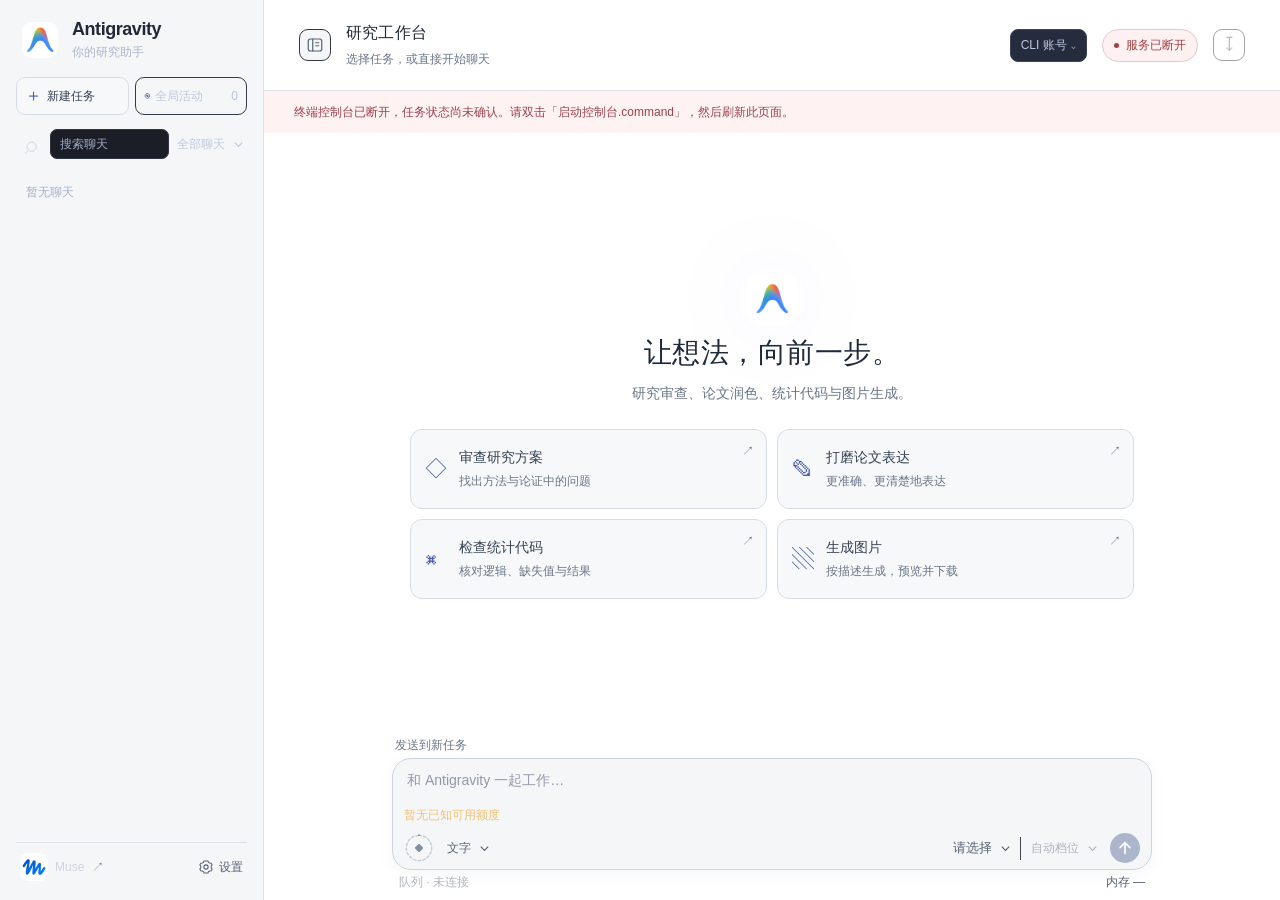
==== commit 0a8c8294: "Release 0.1.0-preview.23 with complete matching app and Skill" ====
--- a/windows/app/index.html
+++ b/windows/app/index.html
@@ -21,14 +21,15 @@
   </aside>
   <main>
     <header class="topbar"><div class="heading"><button class="icon-button mobile-menu" id="menu" type="button" aria-label="切换任务列表" aria-controls="sidebar" aria-expanded="false" data-tooltip="展开菜单"><svg viewBox="0 0 24 24" fill="none" stroke="currentColor" stroke-width="1.6" stroke-linecap="round" stroke-linejoin="round" aria-hidden="true"><rect x="3" y="4" width="18" height="16" rx="3"/><path d="M9 4v16m4-11h4m-4 4h4"/></svg></button><div><h1 id="conversation-title">研究工作台</h1><p id="conversation-subtitle">任务、进度和结果，都在这里</p></div></div><div class="top-actions"><button class="account-toggle" id="account-toggle" type="button" aria-label="查看 CLI 当前账号" aria-controls="account-panel" aria-expanded="false" hidden>账号</button><button class="connection" id="connection" data-tooltip="重新检查连接"><i></i><span>正在连接</span></button><button class="icon-button" id="export" data-tooltip="导出对话" aria-label="导出对话">↧</button></div></header>
-    <section class="account-panel" id="account-panel" aria-label="CLI 账号与额度"><div class="account-main"><div class="account-identity"><span class="account-label">CLI 账号</span><strong id="account-identity">身份尚未核实</strong><span class="account-state" id="account-state">尚未检查</span><span class="account-plan" id="account-plan" hidden></span></div><button type="button" id="account-switch" class="account-refresh" aria-haspopup="dialog">切换账号</button><button type="button" id="account-refresh" class="account-refresh" aria-label="刷新账号与额度" data-tooltip="刷新账号与额度">刷新 ↻</button></div><div class="account-meta"><span id="account-source">来源：CLI 身份检查</span><time id="account-checked">尚未核对</time></div><section class="quota-panel" aria-label="模型剩余额度"><div class="quota-heading"><strong>模型额度</strong><small id="quota-status"></small></div><div id="quota-items"></div><p id="quota-empty">等待读取额度…</p></section><p class="account-note" id="account-note">换号后刷新 · 时间为北京时间</p><p class="account-detail" id="account-detail" hidden></p></section>
+    <section class="account-panel" id="account-panel" aria-label="CLI 账号与额度"><div class="account-main"><div class="account-identity"><span class="account-label">CLI 账号</span><strong id="account-identity">身份尚未核实</strong><span class="account-state" id="account-state">尚未检查</span><span class="account-plan" id="account-plan" hidden></span></div><button type="button" id="account-switch" class="account-refresh" aria-haspopup="dialog">切换账号</button><button type="button" id="account-refresh" class="account-refresh" aria-label="同步账号、额度与模型" data-tooltip="同步账号、额度与模型">同步 ↻</button></div><div class="account-meta"><span id="account-source">来源：CLI 身份检查</span><time id="account-checked">尚未核对</time></div><section class="quota-panel" aria-label="模型剩余额度"><div class="quota-heading"><strong>模型额度</strong><small id="quota-status"></small></div><div id="quota-items"></div><p id="quota-empty">等待读取额度…</p></section><p class="account-note" id="account-note">账号由官方 CLI 共享 · 时间为北京时间</p><p class="account-detail" id="account-detail" hidden></p></section>
     <div id="offline-banner" class="offline-banner" hidden role="alert"></div>
-    <div class="session-toolbar" id="session-toolbar" hidden><div id="session-tabs" role="tablist" aria-label="工作会话"></div><button id="session-add" type="button" data-tooltip="新建独立工作会话" aria-label="新建工作会话">＋</button><button id="session-rename" type="button" data-tooltip="重命名当前会话" aria-label="重命名当前会话">⋯</button><button id="session-related-toggle" type="button" aria-expanded="false" hidden>关联会话</button><button id="collaboration-records" type="button" aria-haspopup="dialog" aria-controls="collaboration-audit-dialog" hidden>&#21327;&#20316;&#35760;&#24405;</button><button id="gpt-collaboration" type="button" aria-haspopup="dialog" aria-label="多 AI 协作设置" hidden><span aria-hidden="true">●</span><span id="gpt-collaboration-label">多 AI 协作</span></button></div>
+    <div class="session-toolbar" id="session-toolbar" hidden><div id="session-tabs" role="tablist" aria-label="工作会话"></div><button id="session-add" type="button" data-tooltip="新建独立工作会话" aria-label="新建工作会话">＋</button><div class="session-actions-wrap" id="session-actions-wrap"><button id="session-rename" type="button" data-tooltip="导出会话 Markdown" aria-label="导出会话" aria-haspopup="menu" aria-expanded="false" aria-controls="session-actions-menu">导出</button><div id="session-actions-menu" class="session-actions-menu" role="menu" aria-label="会话导出范围" hidden><button id="session-export" type="button" role="menuitem">导出当前会话（.md）</button><button id="session-export-all" type="button" role="menuitem" data-tooltip="导出本固定入口下的全部工作会话，不包含其他 Codex 窗口">导出所有会话（.md）</button><button id="session-export-meeting" type="button" role="menuitem" hidden>导出本场圆桌（.md）</button></div></div><button id="session-related-toggle" type="button" aria-expanded="false" hidden>关联会话</button><button id="collaboration-records" type="button" aria-haspopup="dialog" aria-controls="collaboration-audit-dialog" hidden>&#21327;&#20316;&#35760;&#24405;</button><button id="gpt-collaboration" type="button" aria-haspopup="dialog" aria-label="多 AI 协作设置" hidden><span aria-hidden="true">●</span><span id="gpt-collaboration-label">多 AI 协作</span></button></div>
     <div class="session-related-list" id="session-related-list" hidden></div>
     <section class="conversation" id="conversation" aria-label="对话内容">
       <div class="activity-overview" id="activity-overview" hidden></div>
       <div class="external-banner" id="external-banner" hidden></div>
       <div class="turns-paging" id="turns-paging" hidden><button id="turns-older" type="button">较早</button><span id="turns-range"></span><button id="turns-newer" type="button">较新</button><button id="turns-latest" type="button">最新</button></div>
+      <div class="meeting-focus-banner" id="meeting-focus-banner" hidden><span id="meeting-focus-title"></span><button id="meeting-focus-return" type="button">返回全部记录</button></div>
       <div class="meetings-paging" id="meetings-paging" hidden aria-label="圆桌记录翻页"><button id="meetings-older" type="button">较早圆桌</button><span id="meetings-range"></span><button id="meetings-latest" type="button" hidden>最近圆桌</button></div>
       <div class="detail-error" id="detail-error" hidden role="status"><span id="detail-error-text"></span><button type="button" id="detail-retry">重试</button></div>
       <div class="empty" id="empty"><img class="hero-icon" src="/icon.svg" alt=""><h2>让想法，向前一步。</h2><p>研究审查、论文润色、统计代码与图片生成。</p><div class="suggestions"><button data-template="review"><span>◇</span><strong>审查研究方案</strong><small>找出方法与论证中的问题</small><b>↗</b></button><button data-template="writing"><span>✎</span><strong>打磨论文表达</strong><small>更准确、更清楚地表达</small><b>↗</b></button><button data-template="code"><span>⌘</span><strong>检查统计代码</strong><small>核对逻辑、缺失值与结果</small><b>↗</b></button><button data-template="image"><span>▧</span><strong>生成图片</strong><small>按描述生成，预览并下载</small><b>↗</b></button></div></div>
@@ -43,6 +44,7 @@
       </div>
     </form><div class="composer-caption"><button type="button" id="queue-toggle" aria-haspopup="dialog" aria-controls="task-queue-dialog">队列 · 同步中</button><button type="button" id="live-memory" aria-label="查看实时内存占用明细" aria-controls="resource-panel" aria-expanded="false">内存 读取中…</button></div></div></div>
   </main>
+  <a id="session-export-download" hidden></a>
   <dialog class="history-dialog" id="session-dialog" aria-labelledby="session-dialog-title"><form id="session-dialog-form"><h2 id="session-dialog-title">新建工作会话</h2><p id="session-dialog-note">为需要独立上下文的工作命名；创建不会调用模型。</p><label for="session-owner" id="session-owner-label" hidden>关联到固定入口</label><div id="session-owner" role="radiogroup" aria-label="选择固定入口" hidden></div><label for="session-name">会话名称</label><input id="session-name" maxlength="40" required autocomplete="off" placeholder="例如：方案讨论、图标创作"><p id="session-dialog-error" role="alert" hidden></p><div class="history-dialog-actions"><button id="session-dialog-cancel" type="button">取消</button><button id="session-dialog-confirm" type="submit">创建</button></div></form></dialog>
   <dialog class="related-dialog" id="related-dialog" aria-labelledby="related-dialog-title"><header><div><h2 id="related-dialog-title">关联会话</h2><p>只读查看，原会话和当前输入保持独立。</p></div><button type="button" id="related-dialog-close" class="icon-button" aria-label="关闭关联会话">×</button></header><div id="related-messages"></div></dialog>
   <section class="resource-panel" id="resource-panel" role="dialog" aria-modal="false" aria-labelledby="resource-title" hidden><header><div><h2 id="resource-title">运行占用</h2><p>进程明细 · 手动刷新</p></div><button type="button" id="resource-refresh">刷新 ↻</button><button type="button" id="resource-close" class="icon-button" aria-label="关闭占用面板">×</button></header><div id="resource-body">正在读取…</div><footer><time id="resource-checked"></time><p>仅本控制台及其启动的 CLI，浏览器另计。</p></footer></section>
@@ -53,16 +55,17 @@
   <dialog class="history-dialog" id="bulk-dialog" aria-labelledby="bulk-dialog-title"><form id="bulk-dialog-form"><h2 id="bulk-dialog-title">批量移除聊天</h2><p id="bulk-dialog-note"></p><ul id="bulk-dialog-list"></ul><p class="bulk-error" id="bulk-dialog-error" role="alert" hidden></p><div class="history-dialog-actions"><button id="bulk-dialog-cancel" type="button">取消</button><button id="bulk-dialog-confirm" class="danger" type="submit">确认移除</button></div></form></dialog>
   <dialog id="settings-dialog" class="collaboration-dialog settings-dialog" aria-labelledby="settings-title"><header><div><h2 id="settings-title">设置</h2></div><button id="settings-close" type="button" aria-label="关闭设置">×</button></header><div class="settings-content">
     <section class="settings-row theme-settings-row"><div><strong>整体配色</strong><small>选择你喜欢的界面颜色</small></div><div class="theme-choices" role="group" aria-label="整体配色"><button type="button" data-theme-choice="obsidian" aria-label="黑曜配色" aria-pressed="false" data-tooltip="黑曜"><span></span></button><button type="button" data-theme-choice="light" aria-label="白色配色" aria-pressed="false" data-tooltip="白色"><span></span></button><button type="button" data-theme-choice="graphite" aria-label="石墨配色" aria-pressed="false" data-tooltip="石墨"><span></span></button><button type="button" data-theme-choice="ocean" aria-label="蓝灰配色" aria-pressed="false" data-tooltip="蓝灰"><span></span></button><button type="button" data-theme-choice="warm" aria-label="暖灰配色" aria-pressed="false" data-tooltip="暖灰"><span></span></button></div></section>
-    <section id="multi-ai-section" class="multi-ai-section"><div class="settings-row"><button id="multi-ai-expand" class="settings-expand-label" type="button" aria-expanded="false" aria-controls="multi-ai-panel"><strong>多 AI 协作</strong><small id="settings-chat-scope">当前聊天</small><small class="skill-hint">Skill · external-ai-team：活跃任务中组织协作</small></button><button id="settings-collaboration" type="button" role="switch" aria-label="多 AI 协作总开关" aria-checked="false">关</button></div><div id="multi-ai-panel" class="settings-subpanel multi-ai-panel" hidden><div class="roundtable-controls"><div class="roundtable-mode"><span>圆桌会议</span><button id="roundtable-enabled" type="button" role="switch" aria-label="圆桌会议" aria-checked="false">关</button></div><button id="roundtable-host-toggle" type="button" aria-expanded="false" aria-controls="roundtable-host-menu">主持：Codex ▾</button></div><div id="roundtable-host-menu" class="roundtable-host-menu" role="group" aria-label="选择圆桌主持" hidden><button type="button" data-roundtable-host="codex" aria-pressed="true">Codex</button><button type="button" data-roundtable-host="agy" aria-pressed="false">Agy</button><button type="button" data-roundtable-host="muse" aria-pressed="false">Muse</button><button type="button" data-roundtable-host="claude" aria-pressed="false">Claude</button></div><p id="roundtable-status" class="settings-inline-note" role="status"></p><p id="roundtable-error" class="action-error" role="alert" hidden></p><div class="provider-switch-row"><span>Agy</span><button id="provider-agy" type="button" role="switch" aria-label="允许 Agy 协作" aria-checked="false">关</button></div><div class="provider-switch-row"><span>Muse</span><button id="provider-muse" type="button" role="switch" aria-label="允许 Muse 协作" aria-checked="false">关</button></div><div class="provider-switch-row"><span>Claude</span><button id="provider-claude" type="button" role="switch" aria-label="允许 Claude 协作" aria-checked="false">关</button></div><p id="multi-ai-note" class="settings-inline-note">开关不会唤醒闲置 Codex 或自动开会。</p></div></section>
+    <section id="multi-ai-section" class="multi-ai-section"><div class="settings-row"><button id="multi-ai-expand" class="settings-expand-label" type="button" aria-expanded="false" aria-controls="multi-ai-panel"><strong>多 AI 协作</strong><small id="settings-chat-scope">当前聊天</small><small class="skill-hint">Skill · external-ai-team：活跃任务中组织协作</small></button><button id="settings-collaboration" type="button" role="switch" aria-label="多 AI 协作总开关" aria-checked="false">关</button></div><div id="multi-ai-panel" class="settings-subpanel multi-ai-panel" hidden><div class="roundtable-controls"><div class="roundtable-mode"><span>圆桌会议</span><button id="roundtable-enabled" type="button" role="switch" aria-label="圆桌会议" aria-checked="false">关</button></div><button id="roundtable-host-toggle" type="button" aria-expanded="false" aria-controls="roundtable-host-menu">主持：Codex ▾</button></div><div id="roundtable-host-menu" class="roundtable-host-menu" role="group" aria-label="选择圆桌主持" hidden><button type="button" data-roundtable-host="codex" aria-pressed="true">Codex</button><button type="button" data-roundtable-host="agy" aria-pressed="false">Agy</button><button type="button" data-roundtable-host="muse" aria-pressed="false">Muse</button><button type="button" data-roundtable-host="claude" aria-pressed="false">Claude</button></div><p id="roundtable-status" class="settings-inline-note" role="status"></p><p id="roundtable-error" class="action-error" role="alert" hidden></p><div class="provider-switch-row"><span>Agy</span><button id="provider-agy" type="button" role="switch" aria-label="允许 Agy 协作" aria-checked="false">关</button></div><div class="provider-switch-row"><span>Muse</span><button id="provider-muse" type="button" role="switch" aria-label="允许 Muse 协作" aria-checked="false">关</button></div><div class="provider-switch-row"><span>Claude</span><button id="provider-claude" type="button" role="switch" aria-label="允许 Claude 协作" aria-checked="false">关</button></div><div class="provider-switch-row"><span>OpenScience</span><button id="provider-openscience" type="button" disabled aria-label="OpenScience 待接入：未配置网址，暂未参与协作" data-tooltip="未配置网址，暂未参与协作">待接入</button></div><p id="multi-ai-note" class="settings-inline-note">开关不会唤醒闲置 Codex 或自动开会。</p></div></section>
     <section class="settings-row"><div><strong>自动打开活动窗口</strong><small>Skill · external-ai-team：调用时显示当前活动页</small></div><button id="settings-auto-open" type="button" role="switch" aria-label="自动打开活动窗口" aria-checked="true" data-tooltip="调用 Agy 时由 Codex 显示右侧活动页，并在原标签跟随新任务；关闭仅停止自动展示。">开</button></section>
     <section id="console-startup-section" class="console-startup-section"><div class="settings-row"><button id="console-startup-expand" class="settings-expand-label" type="button" aria-expanded="false" aria-controls="console-startup-panel"><strong>自动启动控制台</strong><small id="console-startup-summary">未设置</small><small class="skill-hint">Skill · external-ai-team：按需打开前台终端</small></button><button id="settings-auto-start" type="button" role="switch" aria-label="本聊天自动启动控制台" aria-checked="false" data-tooltip="活跃任务需要 Agy 且协作允许时，Skill 可从下方入口打开一次前台终端；此开关只保存偏好。">关</button></div><div id="console-startup-panel" class="settings-subpanel" hidden><label class="startup-path-label" for="console-launcher-path">启动文件或唯一启动目录</label><div class="startup-path-controls"><input id="console-launcher-path" type="text" autocomplete="off" spellcheck="false" placeholder="绝对路径：.command / .cmd / Start-Agy.sh" maxlength="4096"><button id="console-launcher-save" type="button">保存</button></div><p id="console-startup-note" class="settings-inline-note">入口供本机共享，自动启动仅作用于本聊天；保存不会启动。</p><p id="console-startup-error" class="action-error" role="alert" hidden></p></div></section>
-    <section class="settings-row"><strong>聊天字号</strong><div class="settings-segments" role="group" aria-label="聊天字号"><button type="button" data-font-size="14">标准</button><button type="button" data-font-size="16">较大</button><button type="button" data-font-size="18">大</button></div></section>
+    <section class="settings-row"><strong>聊天字号</strong><div class="settings-segments" role="group" aria-label="聊天字号"><button type="button" data-font-size="12">小号</button><button type="button" data-font-size="14">标准</button><button type="button" data-font-size="16">较大</button><button type="button" data-font-size="18">大</button></div></section>
     <section class="settings-row"><strong>待命同步</strong><div class="settings-segments" role="group" aria-label="待命同步频率"><button type="button" data-idle-ms="12000">省资源 · 12秒</button><button type="button" data-idle-ms="4000">及时 · 4秒</button></div></section>
-    <section class="settings-row settings-global-row"><div><strong>全局默认模型</strong><small id="settings-model-label">自动保存</small></div><div class="settings-global-controls" role="group" aria-label="全局默认模型与思考档位"><select id="global-model-family" aria-label="全局默认模型"></select><select id="global-model-speed" aria-label="全局默认速度与思考档位"></select><select id="global-model-select" hidden></select></div><p id="global-model-error" class="action-error" role="alert" hidden></p></section>
-    <section class="settings-row fallback-settings-row"><div><strong>额度用完自动候补</strong><small id="fallback-summary">默认开启 · 文字与生图独立</small></div><button id="fallback-expand" type="button" aria-expanded="false">配置</button></section>
+    <section id="global-model-row" class="settings-row settings-global-row"><div><strong>全局默认模型</strong><small id="settings-model-label">自动保存</small></div><div class="settings-global-controls" role="group" aria-label="全局默认模型与思考档位"><select id="global-model-family" aria-label="全局默认模型"></select><select id="global-model-speed" aria-label="全局默认速度与思考档位"></select><select id="global-model-select" hidden></select></div><p id="global-model-error" class="action-error" role="alert" hidden></p></section>
+    <section class="settings-row fallback-settings-row"><div><strong id="fallback-title">全局智能选择</strong><small id="fallback-summary">默认开启 · 文字与生图独立</small></div><button id="fallback-expand" type="button" aria-expanded="false">配置</button></section>
     <section id="fallback-panel" class="model-order-panel fallback-panel" hidden>
       <label class="fallback-scope-row" id="fallback-scope-row" hidden><span>配置聊天</span><select id="fallback-scope" aria-label="选择候补配置聊天"><option value="">选择要配置的聊天</option></select></label>
       <div class="fallback-top"><div class="fallback-kind-tabs" role="group" aria-label="候补任务类型"><button type="button" data-fallback-kind="text" aria-pressed="true">文字</button><button type="button" data-fallback-kind="image" aria-pressed="false">生图</button><select id="fallback-kind" aria-label="候补任务类型" hidden><option value="text">文字</option><option value="image">生图</option></select></div><div class="fallback-enable-control"><span id="fallback-status-chip">已开启</span><button id="fallback-enabled" type="button" role="switch" aria-label="额度用完自动候补" aria-checked="false">关</button></div></div>
+      <p id="global-smart-current" class="settings-inline-note" hidden></p>
       <p id="fallback-note" class="fallback-note"></p>
       <div id="fallback-models"></div>
       <button id="fallback-add-toggle" class="fallback-add-toggle" type="button" aria-expanded="false" aria-controls="fallback-available">＋ 添加模型</button>
@@ -97,6 +100,7 @@
   </dialog>
   <div id="quick-tooltip" role="tooltip" popover="manual" hidden></div>
   <div id="toast" role="status" hidden></div>
+  <dialog id="meeting-action-dialog" class="history-dialog meeting-action-dialog" aria-labelledby="meeting-action-title"><form id="meeting-action-form"><header><h2 id="meeting-action-title">核对本场结果</h2><button type="button" data-close-dialog="meeting-action-dialog" aria-label="关闭圆桌操作">×</button></header><p id="meeting-action-status" class="meeting-action-status"></p><p id="meeting-action-note"></p><div id="meeting-action-detail" class="meeting-action-detail"></div><div id="meeting-action-confirm-area" hidden><label for="meeting-action-reason">缺席原因</label><textarea id="meeting-action-reason" maxlength="1000" rows="2" placeholder="例如：本轮无法访问该提供方，尚未发送"></textarea><label class="action-ack"><input type="checkbox" id="meeting-action-ack"><span>确认这条发言尚未发送；已发送但结果不明时不要勾选。</span></label></div><p id="meeting-action-error" class="action-error" role="alert" hidden></p><div class="history-dialog-actions"><button type="button" data-close-dialog="meeting-action-dialog">关闭</button><button type="submit" id="meeting-action-submit" hidden>确认缺席并继续</button></div></form></dialog>
   <dialog id="panel-action-dialog" class="history-dialog panel-action-dialog" aria-labelledby="panel-action-title"><form id="panel-action-form"><header><h2 id="panel-action-title"></h2><button type="button" data-close-dialog="panel-action-dialog" aria-label="关闭操作">×</button></header><p id="panel-action-note"></p><details id="recovery-detail"><summary>上一轮情况</summary><pre id="recovery-previous"></pre></details><div id="recovery-options"><label for="recovery-strategy">恢复方式</label><select id="recovery-strategy"><option value="continue">继续未完成部分</option><option value="retry">重新尝试原任务</option></select><label for="recovery-model">本次使用模型</label><select id="recovery-model"></select></div><label class="action-ack" id="panel-action-ack-label"><input type="checkbox" id="panel-action-ack"><span id="panel-action-ack-text"></span></label><p id="panel-action-error" class="action-error" role="alert" hidden></p><div class="history-dialog-actions"><button type="button" data-close-dialog="panel-action-dialog">取消</button><button type="submit" id="panel-action-submit">确认</button></div></form></dialog>
   <dialog id="fulltext-dialog" class="collaboration-dialog fulltext-dialog" aria-labelledby="fulltext-title"><header><h2 id="fulltext-title">搜索聊天正文</h2><button type="button" data-close-dialog="fulltext-dialog" aria-label="关闭正文搜索">×</button></header><form id="fulltext-form" class="fulltext-form"><input type="search" id="fulltext-query" maxlength="100" required placeholder="搜索任务和回复…" aria-label="搜索正文关键词"><select id="fulltext-scope" aria-label="正文搜索范围"><option value="current">当前聊天</option><option value="all">全部面板聊天</option></select><button type="submit" id="fulltext-submit">搜索</button></form><p id="fulltext-status" role="status">仅搜索面板已有记录，不调用模型。</p><div id="fulltext-results"></div></dialog>
   <dialog id="backup-dialog" class="collaboration-dialog backup-dialog" aria-labelledby="backup-title"><header><h2 id="backup-title">备份与恢复</h2><button type="button" data-close-dialog="backup-dialog" aria-label="关闭备份管理">×</button></header><p class="action-note">包含面板聊天、图片、固定绑定与设置；官方登录、CLI 内部上下文和项目文件需另行保留。</p><div class="backup-controls"><button id="backup-export" type="button">生成备份</button><label class="backup-file-label">选择备份<input type="file" id="backup-file" accept=".zip,application/zip"></label></div><p id="backup-status" role="status">空闲时操作 · 压缩包最大64 MB</p><div id="backup-download"></div><section id="backup-preview" hidden><h3>恢复预览</h3><p id="backup-counts"></p><label class="action-ack"><input type="checkbox" id="backup-restore-ui" checked>同时恢复面板字号、排序与置顶</label><label class="action-ack"><input type="checkbox" id="backup-ack">以此备份替换面板数据，当前数据另存回滚备份</label><button type="button" id="backup-restore" disabled>确认恢复</button></section><p id="backup-error" class="action-error" role="alert" hidden></p></dialog>
--- a/style.css
+++ b/style.css
@@ -62,9 +62,10 @@
 .sidebar .list-label{padding-top:14px;padding-bottom:8px}
 .history-tools{margin-bottom:6px}
 .sidebar-bottom{display:flex;align-items:center;justify-content:space-between;gap:8px;padding-top:7px;margin-top:5px;flex-shrink:0;min-height:37px}
-.sidebar-bottom a{padding:3px 4px;gap:7px;font-size:12px}
+.sidebar-bottom a{padding:3px 4px;gap:7px;font-size:12px;min-width:0}
+.sidebar-bottom a>span:nth-child(2){min-width:0;overflow:hidden;text-overflow:ellipsis;white-space:nowrap}
 .sidebar-bottom a>span:last-child{margin-left:1px;font-size:12px}
-.sidebar-bottom .muse-orb{width:23px;height:23px;font-size:14px}
+.sidebar-bottom .muse-orb{flex:0 0 28px;width:28px;height:28px;aspect-ratio:1}
 .sidebar-bottom .local-note{margin:0 4px 0 0;gap:5px;font-size:12px;white-space:nowrap}
 
 /* Small theme swatches keep the setting understandable without adding another menu. */
@@ -452,7 +453,8 @@
 .settings-segments button[aria-pressed="true"]{border-color:#8c95c3;background:#3b4563;color:#f0f2ff}
 .settings-row button[role="switch"][aria-checked="true"]{background:#21392f;border-color:#487b63;color:#b0d8c3}
 .settings-footnote{margin:8px 0 10px;font-size:12px;color:#9ba9bf}
-#messages .message-body{font-size:var(--chat-font-size,14px)}#messages .markdown pre{font-size:calc(var(--chat-font-size,14px)*.9)}
+#messages .message-body,#messages .meeting-slot-text,#messages .meeting-text-fold>summary{font-size:var(--chat-font-size,14px)}#messages .markdown :is(pre,code,table){font-size:calc(var(--chat-font-size,14px)*.9)}
+#messages .markdown h2{font-size:1.2em}#messages .markdown h3{font-size:1.1em}#messages .markdown h4{font-size:1em}
 @media(max-width:420px){.settings-row{gap:8px}.settings-row small{max-width:185px}.settings-segments button{padding-inline:6px}}
 .skill-type{font-size:10px;color:#aeb9d0;border:1px solid #47546e;border-radius:4px;padding:1px 4px;margin-left:4px;font-weight:400}
 .model-order-panel{padding:6px 0 8px;border-bottom:1px solid #354058}.model-order-panel>p{margin:0 0 5px;font-size:12px;color:#9eabc0}#settings-model-order-list{max-height:200px;overflow:auto;overscroll-behavior:contain;margin-bottom:6px}.model-order-row{display:flex;align-items:center;gap:5px;padding:3px 0}.model-order-row>span{flex:1;min-width:0;font-size:12px;overflow-wrap:anywhere}.model-order-row button{min-width:28px;padding:4px 6px}
@@ -474,7 +476,7 @@
 .panel-action-dialog p,.action-note{color:#aebbd0;font-size:13px;line-height:1.6;margin:12px 0}.panel-action-dialog label:not(.action-ack){display:block;margin:12px 0 5px;font-size:13px;color:#bdc9de}
 .panel-action-dialog select,.fulltext-form select{width:100%;border:1px solid #48526a;border-radius:8px;background:#252c3b;color:#e0e7f5;padding:9px;font:inherit;font-size:13px}
 #recovery-detail{margin:10px 0;font-size:13px;color:#b6c4db}#recovery-previous{max-height:160px;overflow:auto;white-space:pre-wrap;overflow-wrap:anywhere;font:inherit;color:#b2bed1;background:#181e29;padding:10px;border-radius:8px}
-.action-ack{display:flex!important;align-items:flex-start;gap:8px;margin:14px 0!important;font-size:13px!important;line-height:1.5;color:#c4d0e4}.action-ack input{width:15px!important;height:15px;margin:2px 0!important;flex-shrink:0;accent-color:#b5c3ff}
+.action-ack,.history-dialog .action-ack{display:flex;align-items:flex-start;gap:8px;margin:14px 0!important;font-size:13px!important;line-height:1.5;color:#c4d0e4}.action-ack input{width:15px!important;height:15px;margin:2px 0!important;flex-shrink:0;accent-color:#b5c3ff}
 .action-error{font-size:13px;color:#efb1ba!important;line-height:1.5}.settings-context-actions{display:flex;justify-content:flex-end;margin:8px 0 10px}.settings-context-actions button{padding:6px 10px}
 .recover-task{color:#c3ceff!important}.compact-proof{color:#a5b5cd;font-size:12px}
 .fulltext-dialog{width:min(640px,calc(100vw - 24px))}.fulltext-dialog h2,.backup-dialog h2{font-size:18px}.fulltext-form{display:flex;gap:8px;margin:16px 0 10px}.fulltext-form input{min-width:0;flex:1;border:1px solid #49536b;border-radius:8px;background:#1d2330;color:#e0e7f5;padding:9px 10px;font:inherit;font-size:14px}.fulltext-form select{width:135px}.fulltext-form button,.backup-controls button,#backup-restore{flex-shrink:0;border:1px solid #495570;border-radius:8px;background:#303c55;color:#dee6f8;padding:8px 12px;font:inherit;font-size:13px;cursor:pointer}
@@ -650,7 +652,7 @@
 body:not(.welcome-view) .message-label time{font-size:12px;max-width:48%;overflow-wrap:anywhere}
 body:not(.welcome-view) .user .message-label,body:not(.welcome-view) .user .message-body{margin-left:32px}
 body:not(.welcome-view) .user .message-body{padding:12px 16px;line-height:1.7;max-height:260px}
-body:not(.welcome-view) .markdown{line-height:1.75}
+body:not(.welcome-view) .markdown:not(.meeting-slot-text){line-height:1.75}
 body:not(.welcome-view) .markdown p{margin-bottom:10px}
 body:not(.welcome-view) .message-footer{margin-top:9px;gap:8px;line-height:1.5}
 body:not(.welcome-view) .task-progress{margin-top:7px}
@@ -714,36 +716,57 @@
 :root[data-theme="light"] .provider-avatar--codex,
 :root[data-theme="light"] .provider-avatar--muse{background:transparent}
 .provider-avatar img,#messages .message-label>img{display:block;width:28px;height:28px;object-fit:contain;border-radius:8px}
+#messages .message-label>img{flex:0 0 28px}
+/* Agy artwork has 23px transparent padding per side in its 256px canvas.
+   Match its visible tile to the full-canvas Muse/Codex marks without changing layout slots. */
+#messages .message-label>img[src="/icon.svg"],.meeting-avatar[src="/icon.svg"]{transform:scale(1.219048);transform-origin:center}
 .codex-dispatch .message-body{white-space:pre-wrap;line-height:1.8;overflow-wrap:anywhere;color:var(--text)}
 .dispatch-turn-label{color:var(--muted);font-size:12px;font-weight:400}
 
 .muse-orb{width:28px;height:28px;border-radius:8px;background:transparent;overflow:hidden;flex-shrink:0}
-.muse-orb img{display:block;width:28px;height:28px;object-fit:contain}
+.muse-orb img{display:block;width:100%;height:100%;object-fit:contain}
 
 /* Independent meeting records share one compact, source-labelled timeline. */
-.meeting-card{border:1px solid var(--line);border-radius:15px;padding:16px 18px;background:var(--panel);min-width:0;overflow:hidden}
-.meeting-heading{display:flex;align-items:flex-start;justify-content:space-between;gap:14px}
+.meeting-card{border:1px solid var(--line);border-radius:15px;padding:12px 14px;background:var(--panel);min-width:0;overflow:hidden}
+.meeting-heading{display:flex;align-items:flex-start;justify-content:space-between;gap:10px}
 .meeting-heading>div{min-width:0;flex:1}.meeting-eyebrow{font-size:12px;color:var(--muted);line-height:1.5}
 .meeting-heading h2{font-size:17px;line-height:1.55;font-weight:600;margin:4px 0 0;overflow-wrap:anywhere;color:var(--text)}
 .meeting-state{font-size:12px;white-space:nowrap;border:1px solid var(--line);border-radius:20px;padding:3px 8px;color:var(--muted);line-height:1.5}
 .meeting-state--completed{color:var(--green)}.meeting-state--active{color:var(--accent)}.meeting-state--partial{color:#c9a365}
-.meeting-overview{display:flex;align-items:center;flex-wrap:wrap;gap:5px 13px;font-size:12px;color:var(--muted);margin:10px 0 0}.meeting-overview time{margin-left:auto}
-.meeting-round{border-top:1px solid var(--line);margin-top:13px;padding-top:12px}.meeting-round>h3{display:flex;align-items:center;gap:8px;font-size:13px;font-weight:550;margin:0 0 9px;color:var(--text)}
+.meeting-overview{display:flex;align-items:center;flex-wrap:wrap;gap:4px 10px;font-size:12px;color:var(--muted);margin:6px 0 0}.meeting-overview time{margin-left:auto}
+.meeting-roster{display:flex;align-items:center;flex-wrap:wrap;gap:3px 10px;min-width:0;max-width:100%}.meeting-roster-member{display:inline-flex;align-items:baseline;gap:4px;min-width:0;line-height:1.5;font-size:12px;overflow-wrap:anywhere}.meeting-roster-member strong{font-weight:500;color:var(--text)}.meeting-roster-status{color:var(--muted)}.meeting-roster-member:is(.meeting-roster-member--running,.meeting-roster-member--queued) .meeting-roster-status{color:var(--accent)}.meeting-roster-member:is(.meeting-roster-member--failed,.meeting-roster-member--interrupted,.meeting-roster-member--unavailable) .meeting-roster-status{color:#d5a293}:root[data-theme="light"] .meeting-roster-member:is(.meeting-roster-member--failed,.meeting-roster-member--interrupted,.meeting-roster-member--unavailable) .meeting-roster-status{color:#98533c}
+.meeting-round{border-top:1px solid var(--line);margin-top:8px;padding-top:7px}.meeting-round>h3{display:flex;align-items:center;gap:8px;font-size:13px;font-weight:550;margin:0 0 6px;color:var(--text)}
 .meeting-round>h3>span{font-size:11px;font-variant-numeric:tabular-nums;color:var(--muted);font-weight:400}.meeting-round>h3>small{margin-left:auto;color:var(--muted);font-weight:400;font-size:12px}
-.meeting-progress-note{margin:8px 0 0;font-size:12px;line-height:1.6;color:var(--muted)}
-.meeting-round--future{margin-top:10px;padding-top:10px}.meeting-round--future>h3{margin:0;color:var(--muted)}
-.meeting-round-slots{display:flex;flex-direction:column;gap:12px}.meeting-slot{min-width:0}.meeting-slot-heading{display:flex;align-items:center;gap:8px;min-height:28px;font-size:13px;color:var(--text)}
-.meeting-slot-heading .provider-avatar,.meeting-avatar{width:24px;height:24px;flex-basis:24px;border-radius:7px}.meeting-slot-heading .provider-avatar img{width:24px;height:24px;border-radius:7px}.meeting-avatar{display:block;object-fit:contain}
+.meeting-progress-note{margin:6px 0 0;font-size:12px;line-height:1.6;color:var(--muted)}
+.meeting-round--future{margin-top:8px;padding-top:7px}.meeting-round--future>h3{margin:0;color:var(--muted)}
+.meeting-round-slots{display:flex;flex-direction:column;gap:9px}.meeting-slot{min-width:0}.meeting-slot-heading{display:flex;align-items:center;gap:8px;min-height:28px;font-size:13px;color:var(--text)}
+.meeting-slot-heading .provider-avatar,.meeting-avatar{width:24px;height:24px;flex-basis:24px;flex-shrink:0;border-radius:7px}.meeting-slot-heading .provider-avatar img{width:24px;height:24px;border-radius:7px}.meeting-avatar{display:block;object-fit:contain}
 .meeting-slot-heading strong{font-size:13px;font-weight:550}.meeting-host-label{font-size:11px;color:var(--muted);font-weight:400}
 .meeting-slot-state{margin-left:auto;font-size:12px;color:var(--muted);text-align:right}.meeting-slot--completed .meeting-slot-state{color:var(--green)}.meeting-slot--failed .meeting-slot-state,.meeting-slot--unavailable .meeting-slot-state{color:#d5a293}
-.meeting-slot-text{padding-left:32px;margin-top:7px;line-height:1.75}.meeting-slot-text>p:last-child{margin-bottom:0}.meeting-slot-detail{margin:6px 0 0 32px;color:var(--muted);font-size:12px;line-height:1.6;overflow-wrap:anywhere;white-space:pre-wrap}
-.meeting-slot-meta{display:flex;align-items:center;flex-wrap:wrap;gap:5px 12px;margin:6px 0 0 32px;color:var(--muted);font-size:11px;line-height:1.5}.meeting-slot-meta:empty{display:none}.meeting-slot-meta>span:empty{display:none}.meeting-slot-meta a{text-decoration:underline;text-underline-offset:2px}.meeting-slot-meta .copy-reply{font-size:11px;padding:0 2px}
+.meeting-slot-text{padding-left:32px;margin-top:5px;line-height:1.6}.meeting-slot-text>p:last-child{margin-bottom:0}.meeting-slot-detail{margin:4px 0 0 32px;color:var(--muted);font-size:12px;line-height:1.6;overflow-wrap:anywhere;white-space:pre-wrap}
+.meeting-slot-meta{display:flex;align-items:center;flex-wrap:wrap;gap:4px 10px;margin:4px 0 0 32px;color:var(--muted);font-size:11px;line-height:1.5}.meeting-slot-meta:empty{display:none}.meeting-slot-meta>span:empty{display:none}.meeting-slot-meta a{text-decoration:underline;text-underline-offset:2px}.meeting-slot-meta .copy-reply{font-size:11px;padding:0 2px}
 .meeting-slot--pending .meeting-slot-meta{display:none}.meeting-slot--pending .meeting-slot-heading{opacity:.75}
-.meeting-footer{margin-top:15px;padding-top:11px;border-top:1px solid var(--line);color:var(--muted);font-size:11px;line-height:1.65;overflow-wrap:anywhere}
-.dispatch-details>summary{cursor:pointer;display:flex;gap:8px;align-items:flex-start;list-style:none;font-size:13px;line-height:1.7;color:var(--muted);white-space:normal;min-width:0}
+.meeting-footer{margin-top:10px;padding-top:8px;border-top:1px solid var(--line);color:var(--muted);font-size:11px;line-height:1.55;overflow-wrap:anywhere}
+.dispatch-details>summary{cursor:pointer;display:flex;gap:8px;align-items:flex-start;list-style:none;font-size:inherit;line-height:1.7;color:var(--muted);white-space:normal;min-width:0}
 .dispatch-details>summary::-webkit-details-marker{display:none}.dispatch-chevron{font-size:20px;line-height:1.1;flex:0 0 12px}.dispatch-details[open] .dispatch-chevron{transform:rotate(90deg)}
 .dispatch-preview{display:-webkit-box;-webkit-line-clamp:3;-webkit-box-orient:vertical;overflow:hidden;overflow-wrap:anywhere;min-width:0;flex:1}.dispatch-expand-hint{font-size:11px;flex-shrink:0;color:var(--muted);padding-top:1px}.dispatch-details[open] .dispatch-preview{-webkit-line-clamp:1}.dispatch-full-text{margin-top:9px;white-space:pre-wrap;overflow-wrap:anywhere}.dispatch-details[open]>summary{margin-bottom:5px}
 :root[data-theme="light"] .meeting-state--partial{color:#86631f}:root[data-theme="light"] .meeting-slot--failed .meeting-slot-state,:root[data-theme="light"] .meeting-slot--unavailable .meeting-slot-state{color:#98533c}
-@media(max-width:740px){.meeting-card{padding:13px 12px;border-radius:12px}.meeting-heading h2{font-size:16px}.meeting-heading{gap:8px}.meeting-slot-text{padding-left:0}.meeting-slot-detail,.meeting-slot-meta{margin-left:0}.meeting-overview{gap:5px 10px}.meeting-footer{font-size:12px}.dispatch-details>summary{gap:6px}.dispatch-expand-hint{font-size:11px}}
+@media(max-width:740px){.meeting-card{padding:10px;border-radius:12px}.meeting-heading h2{font-size:16px}.meeting-heading{gap:8px}.meeting-slot-text{padding-left:0}.meeting-slot-detail,.meeting-slot-meta{margin-left:0}.meeting-overview{gap:4px 8px}.meeting-footer{font-size:12px}.dispatch-details>summary{gap:6px}.dispatch-expand-hint{font-size:11px}}
 
 .meetings-paging{display:flex;align-items:center;justify-content:center;flex-wrap:wrap;gap:5px 10px;margin:4px 0 8px;padding:4px 10px;font-size:12px;color:var(--muted)}.meetings-paging button{border:1px solid var(--line);border-radius:7px;padding:3px 8px;background:var(--panel);color:var(--text);font-size:12px;line-height:1.5}.meetings-paging button:disabled{opacity:.5}
+
+/* Focus and disclosures stay local to each meeting; no animated layout changes. */
+.meeting-heading-actions{display:flex;gap:6px;align-items:center;flex-wrap:wrap;justify-content:flex-end}.meeting-focus-button,.meeting-focus-banner button{font-size:12px;line-height:1.5;border:1px solid var(--line);border-radius:8px;background:transparent;color:var(--muted);padding:3px 8px;white-space:nowrap}.meeting-focus-banner{display:flex;align-items:center;gap:8px;padding:5px 10px;margin:0 10px 4px;border-bottom:1px solid var(--line);font-size:12px;color:var(--muted)}.meeting-focus-banner>span{flex:1;overflow:hidden;text-overflow:ellipsis;white-space:nowrap}.meeting-focus-banner button{color:var(--text)}.meeting-metrics{display:flex;flex-wrap:wrap;gap:3px 10px;font-size:12px;color:var(--muted);line-height:1.5;margin-top:4px}.meeting-round-fold>summary{display:flex;align-items:center;gap:8px;cursor:pointer;list-style:none;font-size:13px;line-height:1.7;color:var(--text)}.meeting-round-fold>summary::-webkit-details-marker{display:none}.meeting-round-fold>summary:before{content:'›';width:8px;color:var(--muted);font-size:18px;line-height:1}.meeting-round-fold[open]>summary:before{content:'⌄';font-size:14px}.meeting-round-fold>summary>small{margin-left:auto;font-size:12px;color:var(--muted)}.meeting-round-number{font-size:11px;color:var(--muted);font-variant-numeric:tabular-nums}.meeting-round-fold[open]>.meeting-round-slots{margin-top:7px}.meeting-summary--ready{padding:10px;border:1px solid var(--line);border-radius:10px;background:var(--bg)}.meeting-text-fold{margin:5px 0 0 32px}.meeting-text-fold>summary{display:flex;gap:9px;align-items:flex-start;list-style:none;cursor:pointer;font-size:13px;line-height:1.7;color:var(--muted)}.meeting-text-fold>summary::-webkit-details-marker{display:none}.meeting-text-fold>summary>span{flex:1;min-width:0;display:-webkit-box;-webkit-line-clamp:3;-webkit-box-orient:vertical;overflow:hidden;overflow-wrap:anywhere}.meeting-text-fold>summary>small{flex-shrink:0;font-size:11px;padding-top:2px}.meeting-text-fold[open]>.meeting-slot-text{padding-left:0}.meeting-slot-usage{overflow-wrap:anywhere;max-width:100%}@media(max-width:740px){.meeting-text-fold{margin-left:0}.meeting-heading-actions{max-width:130px}.meeting-focus-banner{margin:0 6px 4px;padding:5px 6px}.meeting-metrics{gap:3px 8px}.meeting-summary--ready{padding:8px}}
+
+.meeting-action-dialog{max-width:520px}.meeting-action-dialog header{display:flex;align-items:center;justify-content:space-between;gap:10px}.meeting-action-dialog header h2{margin:0;font-size:17px}.meeting-action-dialog header button{border:0;background:transparent;color:var(--muted);font-size:24px}.meeting-action-dialog p{line-height:1.6;font-size:13px;overflow-wrap:anywhere}.meeting-action-status{color:var(--muted);font-size:12px!important}.meeting-action-dialog textarea{display:block;width:100%;min-height:64px;resize:vertical;background:var(--bg);color:var(--text);border:1px solid var(--line);border-radius:8px;padding:8px;margin:6px 0 10px;font-size:13px}.meeting-action-detail:empty{display:none}.meeting-action-detail a{display:inline-block;color:var(--accent);text-decoration:underline;font-size:13px;padding:5px 0}.meeting-action-dialog .action-ack{font-size:12px;line-height:1.6}
+
+.meeting-slot--pending .meeting-slot-meta:has([data-meeting-action]){display:flex}
+
+/* Session actions stay beside the session tabs, outside the chat transcript. */
+.session-actions-wrap{position:relative;flex:0 0 auto}
+.session-actions-menu{position:absolute;z-index:40;top:calc(100% + 5px);right:0;width:190px;max-width:calc(100vw - 24px);padding:5px;border:1px solid var(--line);border-radius:10px;background:var(--panel);box-shadow:0 8px 24px #0003;transform:translateX(var(--session-menu-shift,0px))}
+.session-toolbar .session-actions-menu [role="menuitem"]{display:block;width:100%;min-height:32px;padding:7px 9px;border:0;border-radius:6px;background:transparent;color:var(--text);font-size:13px;line-height:1.4;text-align:left;white-space:normal;overflow-wrap:anywhere}
+.session-toolbar .session-actions-menu [role="menuitem"]:hover,.session-toolbar .session-actions-menu [role="menuitem"]:focus-visible{background:color-mix(in srgb,var(--accent) 14%,transparent);color:var(--text)}
+
+/* Renaming uses double-click; the toolbar button names its only action. */
+.session-toolbar #session-rename{font-size:12px;line-height:1.25;min-height:27px;padding:3px 8px}
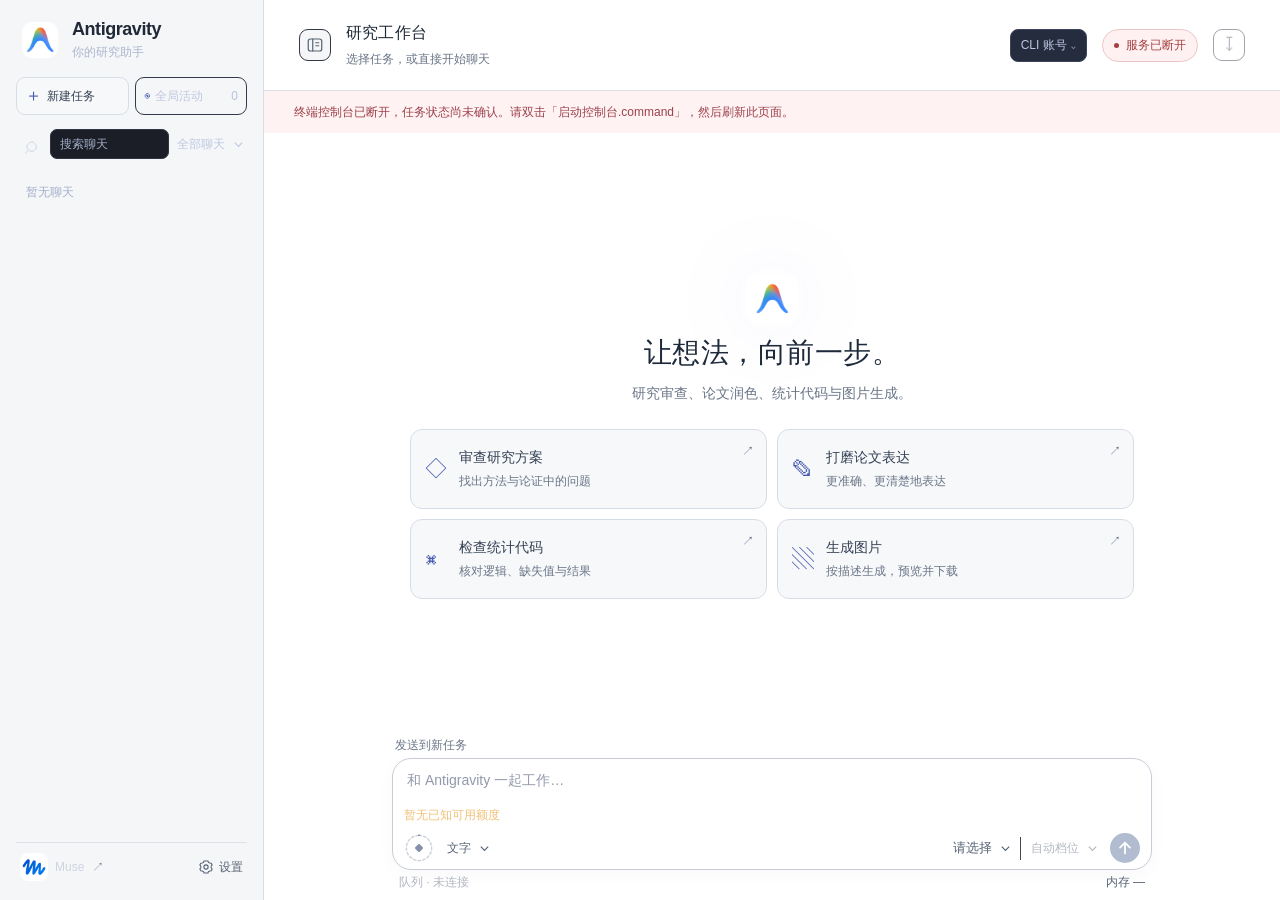
==== commit 9fb7bbe6: "Ship full Agy preview.24 with sourced roundtable workspace and paired Skill7" ====
--- a/windows/app/index.html
+++ b/windows/app/index.html
@@ -55,9 +55,19 @@
   <dialog class="history-dialog" id="bulk-dialog" aria-labelledby="bulk-dialog-title"><form id="bulk-dialog-form"><h2 id="bulk-dialog-title">批量移除聊天</h2><p id="bulk-dialog-note"></p><ul id="bulk-dialog-list"></ul><p class="bulk-error" id="bulk-dialog-error" role="alert" hidden></p><div class="history-dialog-actions"><button id="bulk-dialog-cancel" type="button">取消</button><button id="bulk-dialog-confirm" class="danger" type="submit">确认移除</button></div></form></dialog>
   <dialog id="settings-dialog" class="collaboration-dialog settings-dialog" aria-labelledby="settings-title"><header><div><h2 id="settings-title">设置</h2></div><button id="settings-close" type="button" aria-label="关闭设置">×</button></header><div class="settings-content">
     <section class="settings-row theme-settings-row"><div><strong>整体配色</strong><small>选择你喜欢的界面颜色</small></div><div class="theme-choices" role="group" aria-label="整体配色"><button type="button" data-theme-choice="obsidian" aria-label="黑曜配色" aria-pressed="false" data-tooltip="黑曜"><span></span></button><button type="button" data-theme-choice="light" aria-label="白色配色" aria-pressed="false" data-tooltip="白色"><span></span></button><button type="button" data-theme-choice="graphite" aria-label="石墨配色" aria-pressed="false" data-tooltip="石墨"><span></span></button><button type="button" data-theme-choice="ocean" aria-label="蓝灰配色" aria-pressed="false" data-tooltip="蓝灰"><span></span></button><button type="button" data-theme-choice="warm" aria-label="暖灰配色" aria-pressed="false" data-tooltip="暖灰"><span></span></button></div></section>
-    <section id="multi-ai-section" class="multi-ai-section"><div class="settings-row"><button id="multi-ai-expand" class="settings-expand-label" type="button" aria-expanded="false" aria-controls="multi-ai-panel"><strong>多 AI 协作</strong><small id="settings-chat-scope">当前聊天</small><small class="skill-hint">Skill · external-ai-team：活跃任务中组织协作</small></button><button id="settings-collaboration" type="button" role="switch" aria-label="多 AI 协作总开关" aria-checked="false">关</button></div><div id="multi-ai-panel" class="settings-subpanel multi-ai-panel" hidden><div class="roundtable-controls"><div class="roundtable-mode"><span>圆桌会议</span><button id="roundtable-enabled" type="button" role="switch" aria-label="圆桌会议" aria-checked="false">关</button></div><button id="roundtable-host-toggle" type="button" aria-expanded="false" aria-controls="roundtable-host-menu">主持：Codex ▾</button></div><div id="roundtable-host-menu" class="roundtable-host-menu" role="group" aria-label="选择圆桌主持" hidden><button type="button" data-roundtable-host="codex" aria-pressed="true">Codex</button><button type="button" data-roundtable-host="agy" aria-pressed="false">Agy</button><button type="button" data-roundtable-host="muse" aria-pressed="false">Muse</button><button type="button" data-roundtable-host="claude" aria-pressed="false">Claude</button></div><p id="roundtable-status" class="settings-inline-note" role="status"></p><p id="roundtable-error" class="action-error" role="alert" hidden></p><div class="provider-switch-row"><span>Agy</span><button id="provider-agy" type="button" role="switch" aria-label="允许 Agy 协作" aria-checked="false">关</button></div><div class="provider-switch-row"><span>Muse</span><button id="provider-muse" type="button" role="switch" aria-label="允许 Muse 协作" aria-checked="false">关</button></div><div class="provider-switch-row"><span>Claude</span><button id="provider-claude" type="button" role="switch" aria-label="允许 Claude 协作" aria-checked="false">关</button></div><div class="provider-switch-row"><span>OpenScience</span><button id="provider-openscience" type="button" disabled aria-label="OpenScience 待接入：未配置网址，暂未参与协作" data-tooltip="未配置网址，暂未参与协作">待接入</button></div><p id="multi-ai-note" class="settings-inline-note">开关不会唤醒闲置 Codex 或自动开会。</p></div></section>
-    <section class="settings-row"><div><strong>自动打开活动窗口</strong><small>Skill · external-ai-team：调用时显示当前活动页</small></div><button id="settings-auto-open" type="button" role="switch" aria-label="自动打开活动窗口" aria-checked="true" data-tooltip="调用 Agy 时由 Codex 显示右侧活动页，并在原标签跟随新任务；关闭仅停止自动展示。">开</button></section>
-    <section id="console-startup-section" class="console-startup-section"><div class="settings-row"><button id="console-startup-expand" class="settings-expand-label" type="button" aria-expanded="false" aria-controls="console-startup-panel"><strong>自动启动控制台</strong><small id="console-startup-summary">未设置</small><small class="skill-hint">Skill · external-ai-team：按需打开前台终端</small></button><button id="settings-auto-start" type="button" role="switch" aria-label="本聊天自动启动控制台" aria-checked="false" data-tooltip="活跃任务需要 Agy 且协作允许时，Skill 可从下方入口打开一次前台终端；此开关只保存偏好。">关</button></div><div id="console-startup-panel" class="settings-subpanel" hidden><label class="startup-path-label" for="console-launcher-path">启动文件或唯一启动目录</label><div class="startup-path-controls"><input id="console-launcher-path" type="text" autocomplete="off" spellcheck="false" placeholder="绝对路径：.command / .cmd / Start-Agy.sh" maxlength="4096"><button id="console-launcher-save" type="button">保存</button></div><p id="console-startup-note" class="settings-inline-note">入口供本机共享，自动启动仅作用于本聊天；保存不会启动。</p><p id="console-startup-error" class="action-error" role="alert" hidden></p></div></section>
+    <section id="multi-ai-section" class="multi-ai-section">
+      <div class="settings-row multi-ai-master"><div class="multi-ai-master-label"><button id="multi-ai-expand" class="settings-expand-label" type="button" aria-expanded="false" aria-controls="multi-ai-panel" data-tooltip="Skill · external-ai-team：活跃任务中按本聊天许可组织协作"><strong>多 AI 协作</strong></button><small id="settings-chat-scope">当前聊天</small></div><button id="settings-collaboration" type="button" role="switch" aria-label="多 AI 协作总开关" aria-checked="false">关</button></div>
+      <div id="multi-ai-panel" class="settings-subpanel multi-ai-panel" hidden>
+        <div class="roundtable-controls"><div class="roundtable-mode"><span>圆桌会议</span><button id="roundtable-enabled" type="button" role="switch" aria-label="圆桌会议" aria-checked="false">关</button></div><button id="roundtable-host-toggle" type="button" aria-expanded="false" aria-controls="roundtable-host-menu">主持：Codex ▾</button></div>
+        <div id="roundtable-host-menu" class="roundtable-host-menu" role="group" aria-label="选择圆桌主持" hidden><button type="button" data-roundtable-host="codex" aria-pressed="true">Codex</button><button type="button" data-roundtable-host="agy" aria-pressed="false">Agy</button><button type="button" data-roundtable-host="muse" aria-pressed="false">Muse</button><button type="button" data-roundtable-host="claude" aria-pressed="false">Claude</button></div>
+        <p id="roundtable-status" class="settings-inline-note" role="status"></p><p id="roundtable-error" class="action-error" role="alert" hidden></p>
+        <div class="roundtable-preset-control" id="roundtable-preset-control" hidden><span>分工</span><div class="roundtable-presets" role="group" aria-label="下场圆桌分工预设"><button type="button" data-roundtable-preset="general" aria-pressed="false" data-tooltip="独立提案、交叉质疑、主持归纳；仅用于新会议">讨论</button><button type="button" data-roundtable-preset="code_review" aria-pressed="false" data-tooltip="检查实现、边界和可验证的问题；仅用于新会议">代码审查</button><button type="button" data-roundtable-preset="paper_review" aria-pressed="false" data-tooltip="检查论证、方法和证据；仅用于新会议">论文评审</button></div></div><p id="roundtable-preset-error" class="action-error" role="alert" hidden></p>
+        <div class="provider-switch-grid" role="group" aria-label="允许参与的助手"><div class="provider-switch-row"><span>Agy</span><button id="provider-agy" type="button" role="switch" aria-label="允许 Agy 协作" aria-checked="false">关</button></div><div class="provider-switch-row"><span>Muse</span><button id="provider-muse" type="button" role="switch" aria-label="允许 Muse 协作" aria-checked="false">关</button></div><div class="provider-switch-row"><span>Claude</span><button id="provider-claude" type="button" role="switch" aria-label="允许 Claude 协作" aria-checked="false">关</button></div><div class="provider-switch-row provider-switch-row--deferred"><span>OpenScience</span><button id="provider-openscience" type="button" disabled aria-label="OpenScience 待接入：未配置网址，暂未参与协作" data-tooltip="未配置网址，暂未参与协作">待接入</button></div></div>
+        <p id="multi-ai-note" class="settings-inline-note">活跃任务按计划协作；开启不会唤醒空闲 Codex。</p>
+      </div>
+    </section>
+    <section class="settings-row"><div><strong>自动打开活动窗口</strong><small>调用时跟随本聊天活动页</small></div><button id="settings-auto-open" type="button" role="switch" aria-label="自动打开活动窗口" aria-checked="true" data-tooltip="调用 Agy 时由 Codex 显示右侧活动页，并在原标签跟随新任务；关闭仅停止自动展示。">开</button></section>
+    <section id="console-startup-section" class="console-startup-section"><div class="settings-row"><button id="console-startup-expand" class="settings-expand-label" type="button" aria-expanded="false" aria-controls="console-startup-panel"><strong>自动启动控制台</strong><small id="console-startup-summary">未设置</small></button><button id="settings-auto-start" type="button" role="switch" aria-label="本聊天自动启动控制台" aria-checked="false" data-tooltip="活跃任务需要 Agy 且协作允许时，Skill 可从下方入口打开一次前台终端；此开关只保存偏好。">关</button></div><div id="console-startup-panel" class="settings-subpanel" hidden><label class="startup-path-label" for="console-launcher-path">启动文件或唯一启动目录</label><div class="startup-path-controls"><input id="console-launcher-path" type="text" autocomplete="off" spellcheck="false" placeholder="绝对路径：.command / .cmd / Start-Agy.sh" maxlength="4096"><button id="console-launcher-save" type="button">保存</button></div><p id="console-startup-note" class="settings-inline-note">入口供本机共享，自动启动仅作用于本聊天；保存不会启动。</p><p id="console-startup-error" class="action-error" role="alert" hidden></p></div></section>
     <section class="settings-row"><strong>聊天字号</strong><div class="settings-segments" role="group" aria-label="聊天字号"><button type="button" data-font-size="12">小号</button><button type="button" data-font-size="14">标准</button><button type="button" data-font-size="16">较大</button><button type="button" data-font-size="18">大</button></div></section>
     <section class="settings-row"><strong>待命同步</strong><div class="settings-segments" role="group" aria-label="待命同步频率"><button type="button" data-idle-ms="12000">省资源 · 12秒</button><button type="button" data-idle-ms="4000">及时 · 4秒</button></div></section>
     <section id="global-model-row" class="settings-row settings-global-row"><div><strong>全局默认模型</strong><small id="settings-model-label">自动保存</small></div><div class="settings-global-controls" role="group" aria-label="全局默认模型与思考档位"><select id="global-model-family" aria-label="全局默认模型"></select><select id="global-model-speed" aria-label="全局默认速度与思考档位"></select><select id="global-model-select" hidden></select></div><p id="global-model-error" class="action-error" role="alert" hidden></p></section>
@@ -74,7 +84,7 @@
     </section>
     <section class="settings-row"><div><strong>聊天与占用</strong><small id="settings-insights-summary">上下文、压缩记录与运行内存</small></div><button id="settings-insights-toggle" type="button" aria-expanded="false" aria-controls="settings-insights">查看</button></section>
     <section id="settings-insights" class="settings-insights" hidden><div class="settings-insights-head"><span>按需读取，不调用模型</span><button id="settings-insights-refresh" type="button">刷新</button></div><div id="settings-context-body"></div><div class="settings-context-actions"><button id="compact-open" type="button">整理上下文</button></div><div id="settings-memory-body"></div></section>
-    <section class="settings-row"><div><strong>配置迁移</strong><small>界面、模型、候补与更新偏好</small></div><div class="config-actions"><button id="config-export" type="button">导出配置</button><button id="config-import" type="button">导入配置</button><input type="file" id="config-file" accept=".json,application/json" aria-label="选择配置 JSON" hidden></div></section>
+    <section class="settings-row"><div><strong>配置迁移</strong><small>界面、模型、候补与更新偏好</small></div><div class="config-actions"><button id="config-export" type="button" aria-label="导出配置" data-tooltip="导出界面、模型与候补偏好">导出</button><button id="config-import" type="button" aria-label="导入配置" data-tooltip="从 JSON 导入配置">导入</button><input type="file" id="config-file" accept=".json,application/json" aria-label="选择配置 JSON" hidden></div></section>
     <p id="config-transfer-note" class="settings-config-note" role="status" hidden></p><div id="config-download"></div>
     <section class="settings-row"><div><strong>备份与恢复</strong><small>面板记录、图片与固定绑定</small></div><button id="backup-open" type="button">管理</button></section>
     <section class="settings-row"><div><strong>加载控制台更新</strong><small id="settings-reload-state">任务结束后可用</small></div><button id="service-reload" type="button">重载更新</button></section>
--- a/style.css
+++ b/style.css
@@ -770,3 +770,66 @@
 
 /* Renaming uses double-click; the toolbar button names its only action. */
 .session-toolbar #session-rename{font-size:12px;line-height:1.25;min-height:27px;padding:3px 8px}
+
+/* Shared surfaces follow every saved palette, including dialogs opened before a change. */
+:root[data-theme]{--surface-raised:color-mix(in srgb,var(--panel) 88%,var(--text) 3%);--surface-control:color-mix(in srgb,var(--panel) 78%,var(--side));--surface-hover:color-mix(in srgb,var(--panel) 87%,var(--accent));--accent-soft:color-mix(in srgb,var(--panel) 84%,var(--accent));--success-soft:color-mix(in srgb,var(--panel) 88%,var(--green));--control-line:color-mix(in srgb,var(--line) 84%,var(--muted));--panel-shadow:0 15px 45px #0002}
+:root[data-theme] :is(#settings-dialog,#select-menu,#history-menu,#resource-panel,#account-panel,.collaboration-dialog,.history-dialog,.panel-action-dialog,.related-dialog,.software-update-dialog,.fulltext-dialog){background:var(--panel);color:var(--text);border-color:var(--control-line);box-shadow:var(--panel-shadow)}
+:root[data-theme] :is(.sidebar,.topbar,.session-toolbar,.composer-wrap){border-color:var(--line)}
+:root[data-theme] .topbar{background:var(--bg)}
+:root[data-theme] .composer{background:var(--panel);border-color:var(--control-line);box-shadow:0 4px 18px #00000008}
+:root[data-theme] .composer:focus-within{border-color:var(--accent)}
+:root[data-theme] .composer textarea{color:var(--text)}
+:root[data-theme] .composer textarea::placeholder{color:var(--muted)}
+:root[data-theme] :is(#settings-dialog,#resource-panel,#account-panel,.collaboration-dialog,.history-dialog,.panel-action-dialog,.related-dialog,.software-update-dialog,.fulltext-dialog) :is(header,footer,.settings-row,.provider-switch-row,.collaboration-record,.software-auto-row,.software-card-links){border-color:var(--line)}
+:root[data-theme] #settings-dialog :is(h2,strong),:root[data-theme] :is(.collaboration-dialog,.history-dialog,.panel-action-dialog,.related-dialog,.software-update-dialog,.fulltext-dialog) h2{color:var(--text)}
+:root[data-theme] #settings-dialog :is(.settings-row small,.settings-inline-note,.startup-path-label,.settings-chat-scope,.software-update-status,.software-auto-row small,.settings-config-note,.software-update-config summary,.software-identity small,.config-import-body small,.fallback-note,.fallback-status-chip,#fallback-status,#roundtable-status){color:var(--muted)!important}
+:root[data-theme] :is(#settings-dialog,.collaboration-dialog,.history-dialog,.panel-action-dialog,.related-dialog,.software-update-dialog,.fulltext-dialog) button:not([data-theme-choice]){background:var(--surface-control);border-color:var(--control-line);color:var(--text)}
+:root[data-theme] :is(#settings-dialog,.collaboration-dialog,.history-dialog,.panel-action-dialog,.related-dialog,.software-update-dialog,.fulltext-dialog) button:not([data-theme-choice]):hover:not(:disabled){background:var(--surface-hover);border-color:var(--accent)}
+:root[data-theme] #settings-dialog button.settings-expand-label{background:transparent;border:0;border-radius:4px;box-shadow:none;color:var(--text)}
+:root[data-theme] #settings-dialog button.settings-expand-label:hover{background:transparent;color:var(--accent)}
+:root[data-theme] #settings-dialog button[role="switch"][aria-checked="true"]{background:var(--success-soft);border-color:var(--green);color:var(--green)}
+:root[data-theme] #settings-dialog :is(.roundtable-host-menu button[aria-pressed="true"],.roundtable-presets button[aria-pressed="true"],.settings-segments button[aria-pressed="true"],.fallback-kind-tabs button[aria-pressed="true"]){background:var(--accent-soft);border-color:var(--accent);color:var(--accent)}
+:root[data-theme] #settings-dialog :is(.settings-subpanel,.fallback-settings-panel,.fallback-panel,.settings-insights-panel,.software-update-config){background:var(--surface-control);border-color:var(--line)}
+:root[data-theme] :is(#settings-dialog select,#settings-dialog input:not([type="checkbox"]),.history-dialog input,.fulltext-form input,.fulltext-form select,.software-update-config input:not([type="checkbox"]),.software-update-config select){background:var(--bg);color:var(--text);border-color:var(--control-line)}
+:root[data-theme] :is(#select-menu button,#history-menu button,.select-option){background:transparent;color:var(--text)}
+:root[data-theme] :is(#select-menu button,#history-menu button,.select-option):hover{background:var(--surface-hover);color:var(--text)}
+:root[data-theme] :is(#select-menu button[aria-selected="true"],.select-option[aria-selected="true"]){background:var(--accent-soft);color:var(--accent)}
+:root[data-theme] .user .message-body{background:var(--surface-control);border-color:var(--line);color:var(--text)}
+:root[data-theme] :is(.composer .select-trigger,.composer-caption button,.copy-reply,.icon-button,.settings-toggle,.session-toolbar button){color:var(--muted)}
+:root[data-theme] .settings-dialog .theme-choices button{box-shadow:inset 0 0 0 2px var(--panel);border-color:var(--muted)}
+:root[data-theme] .settings-dialog .theme-choices button[aria-pressed="true"]{border-color:var(--accent);box-shadow:0 0 0 2px var(--accent-soft),inset 0 0 0 2px var(--panel)}
+
+/* Compact collaboration controls: one master, one meeting mode, a small provider grid. */
+#settings-dialog .multi-ai-master{padding-block:8px;gap:12px}
+.multi-ai-master-label{min-width:0;flex:1}.multi-ai-master-label .settings-expand-label{display:inline-block;width:auto;min-height:24px!important}.multi-ai-master-label>small{display:block;max-width:100%;overflow:hidden;text-overflow:ellipsis;white-space:nowrap;font-size:12px;line-height:1.4}
+#settings-dialog .multi-ai-panel{padding:5px 0 8px;margin:0;border:0;border-radius:0;background:transparent}
+#settings-dialog .roundtable-controls{padding:3px 0 5px;min-height:32px;gap:8px}
+#settings-dialog .roundtable-mode{font-size:13px;gap:8px}
+#settings-dialog :is(.provider-switch-row,.roundtable-mode) button[role="switch"]{min-width:34px;min-height:25px;padding:2px 7px;font-size:12px;border-radius:8px;flex-shrink:0}
+#settings-dialog .provider-switch-grid{display:grid;grid-template-columns:repeat(2,minmax(0,1fr));gap:5px 10px;margin-top:7px}
+#settings-dialog .provider-switch-row{gap:7px;padding:5px 8px;border:1px solid var(--line);border-radius:8px;min-width:0;min-height:34px;background:var(--surface-control)}
+#settings-dialog .provider-switch-row>span{font-size:13px;min-width:0;overflow-wrap:anywhere;line-height:1.3}
+#settings-dialog .provider-switch-row--deferred>span{font-size:12px}
+#settings-dialog .provider-switch-row--deferred button{min-width:0;padding-inline:5px;font-size:11px;white-space:nowrap}
+#settings-dialog :is(#roundtable-status,#multi-ai-note){font-size:12px;line-height:1.5;margin:3px 0 0}
+#settings-dialog #multi-ai-note{margin-top:7px}
+.roundtable-preset-control{display:flex;align-items:center;gap:10px;margin-top:7px;font-size:12px;color:var(--muted)}
+.roundtable-presets{display:flex;flex:1;gap:5px;min-width:0}
+#settings-dialog .roundtable-presets button{min-height:27px;flex:1;padding:3px 5px;font-size:12px;white-space:nowrap}
+@media(max-width:380px){#settings-dialog .provider-switch-grid{gap:5px}#settings-dialog .provider-switch-row{padding:5px 6px;gap:4px}.roundtable-preset-control{gap:6px}.roundtable-presets{gap:3px}#settings-dialog .roundtable-presets button{font-size:11px;padding-inline:3px}}
+
+/* Roundtable workspace: dense overview, local filters, evidence only when requested. */
+.meeting-card{padding:11px 13px;border-radius:13px}.meeting-heading h2{font-size:16px;line-height:1.5;margin-top:2px}.meeting-eyebrow{font-size:12px;line-height:1.4}.meeting-heading-actions{gap:5px}.meeting-state{padding:2px 7px}
+.meeting-overview{margin-top:6px;gap:4px 12px}.meeting-phase{margin-left:auto;font-size:12px;white-space:nowrap}.meeting-metrics{margin-top:4px!important;font-size:12px!important}
+.meeting-toolbar{display:flex;align-items:center;justify-content:space-between;flex-wrap:wrap;gap:6px;margin-top:9px;padding-top:7px;border-top:1px solid var(--line)}
+.meeting-provider-filters{display:flex;align-items:center;flex-wrap:wrap;gap:3px;min-width:0}.meeting-provider-filters button,.meeting-materials-toggle{min-height:27px;padding:3px 8px;border:1px solid transparent;border-radius:7px;font-size:12px;line-height:1.45;background:transparent;color:var(--muted);white-space:nowrap}
+.meeting-provider-filters button:hover,.meeting-materials-toggle:hover{background:var(--surface-hover);color:var(--text)}.meeting-provider-filters button[aria-pressed="true"]{background:var(--accent-soft);border-color:var(--line);color:var(--text)}.meeting-materials-toggle{border-color:var(--line)}
+.meeting-decisions{padding:9px 10px;margin-top:9px;border:1px solid var(--line);border-radius:10px;background:var(--surface-control)}.meeting-decisions>header{display:flex;align-items:center;justify-content:space-between;gap:8px}.meeting-decisions h3{font-size:13px;font-weight:600;margin:0;color:var(--text)}.meeting-decisions>header>span{font-size:11px;color:var(--muted);white-space:nowrap}.meeting-decision-grid{display:grid;grid-template-columns:repeat(2,minmax(0,1fr));gap:9px 14px;margin-top:8px}.meeting-decision-section{min-width:0}.meeting-decision-section h4{font-size:12px;font-weight:600;margin:0 0 4px;color:var(--text)}.meeting-decision-section ul{padding:0 0 0 16px;margin:0}.meeting-decision-section li{font-size:var(--chat-font-size);line-height:1.65;overflow-wrap:anywhere}.meeting-decision-section li+li{margin-top:5px}.meeting-decision-section p{margin:0}.meeting-decision-empty,.meeting-decision-note{font-size:12px;line-height:1.5;color:var(--muted)}.meeting-decision-note{margin:8px 0 0}.meeting-decision-sources{display:flex;flex-wrap:wrap;gap:3px 7px}.meeting-decision-sources button{background:none;border:0;padding:0;font-size:11px;color:var(--accent);line-height:1.7;text-align:left}.meeting-decision-sources button:hover{text-decoration:underline;text-underline-offset:2px}
+.meeting-workspace{margin-top:8px;padding:9px 10px;background:var(--surface-control);border:1px solid var(--line);border-radius:10px;min-width:0}.meeting-workspace>header{display:flex;align-items:center;justify-content:space-between;gap:8px;flex-wrap:wrap;font-size:13px}.meeting-workspace>header>span{font-size:12px;color:var(--muted)}.meeting-workspace h4{font-size:12px;margin:12px 0 5px;font-weight:600}.meeting-workspace-note,.meeting-workspace-notes{font-size:12px;line-height:1.6;color:var(--muted);margin:5px 0;overflow-wrap:anywhere}.meeting-workspace-notes p{margin:4px 0}.meeting-workspace-usage{display:grid;grid-template-columns:repeat(4,minmax(0,1fr));gap:5px 8px;margin-top:9px}.meeting-workspace-usage>div{display:flex;flex-direction:column;gap:3px;min-width:0}.meeting-workspace-usage span{font-size:11px;color:var(--muted)}.meeting-workspace-usage strong{font-size:13px;font-variant-numeric:tabular-nums;color:var(--text);font-weight:500;overflow-wrap:anywhere}.meeting-material-record{border-top:1px solid var(--line);padding-top:6px;margin-top:6px;min-width:0}.meeting-material-record>summary{display:flex;align-items:center;justify-content:space-between;gap:8px;cursor:pointer;font-size:12px;color:var(--text);list-style:none}.meeting-material-record>summary::before{content:'›';color:var(--muted);flex-shrink:0}.meeting-material-record[open]>summary::before{content:'⌄'}.meeting-material-record>summary>span{min-width:0;flex:1;overflow-wrap:anywhere}.meeting-material-record>summary>small{font-size:11px;color:var(--muted);text-align:right}.meeting-material-record pre{font:12px/1.65 ui-monospace,SFMono-Regular,Menlo,Consolas,monospace;white-space:pre-wrap;overflow-wrap:anywhere;max-height:300px;overflow:auto;margin:7px 0;padding:8px;border:1px solid var(--line);border-radius:6px;background:var(--bg);color:var(--text)}.meeting-material-links{display:flex;align-items:center;flex-wrap:wrap;gap:4px 10px;margin-top:5px}.meeting-material-links a,.meeting-material-links button{font-size:11px;line-height:1.6;color:var(--accent);background:none;border:0;padding:0}.meeting-material-links>span{font-size:10px;color:var(--muted);overflow-wrap:anywhere;min-width:0}.meeting-workspace>button{font-size:12px;min-height:27px;padding:3px 8px;background:var(--panel);border:1px solid var(--control-line);border-radius:6px;color:var(--text)}.meeting-workspace-refresh{margin-top:6px}
+.meeting-slot:focus{outline:1px solid var(--accent);outline-offset:4px;border-radius:4px}
+@media(max-width:650px){.meeting-card{padding:10px}.meeting-heading h2{font-size:15px}.meeting-heading-actions{max-width:120px}.meeting-phase{margin-left:0}.meeting-toolbar{gap:5px}.meeting-decision-grid{gap:8px 12px}.meeting-workspace-usage{grid-template-columns:repeat(2,minmax(0,1fr))}.meeting-workspace,.meeting-decisions{padding:8px}}
+@media(max-width:420px){.meeting-decision-grid{grid-template-columns:1fr}.meeting-provider-filters button{padding-inline:7px}.meeting-toolbar{align-items:flex-start}.meeting-materials-toggle{margin-left:auto}.meeting-material-record>summary{gap:5px}.meeting-material-record>summary>small{max-width:44%}.meeting-heading h2{font-size:14px}.meeting-card{padding:9px}.meeting-decisions>header{align-items:flex-start}.meeting-decisions>header>span{font-size:10px}}
+/* Keep action labels and the deferred provider readable in narrow side panels. */
+#settings-dialog .settings-row>button{flex-shrink:0;white-space:nowrap;min-width:48px}
+#settings-dialog .provider-switch-row--deferred>span{white-space:nowrap;overflow-wrap:normal}
+@media(max-width:420px){#settings-dialog .provider-switch-row--deferred{grid-column:1 / -1}}
